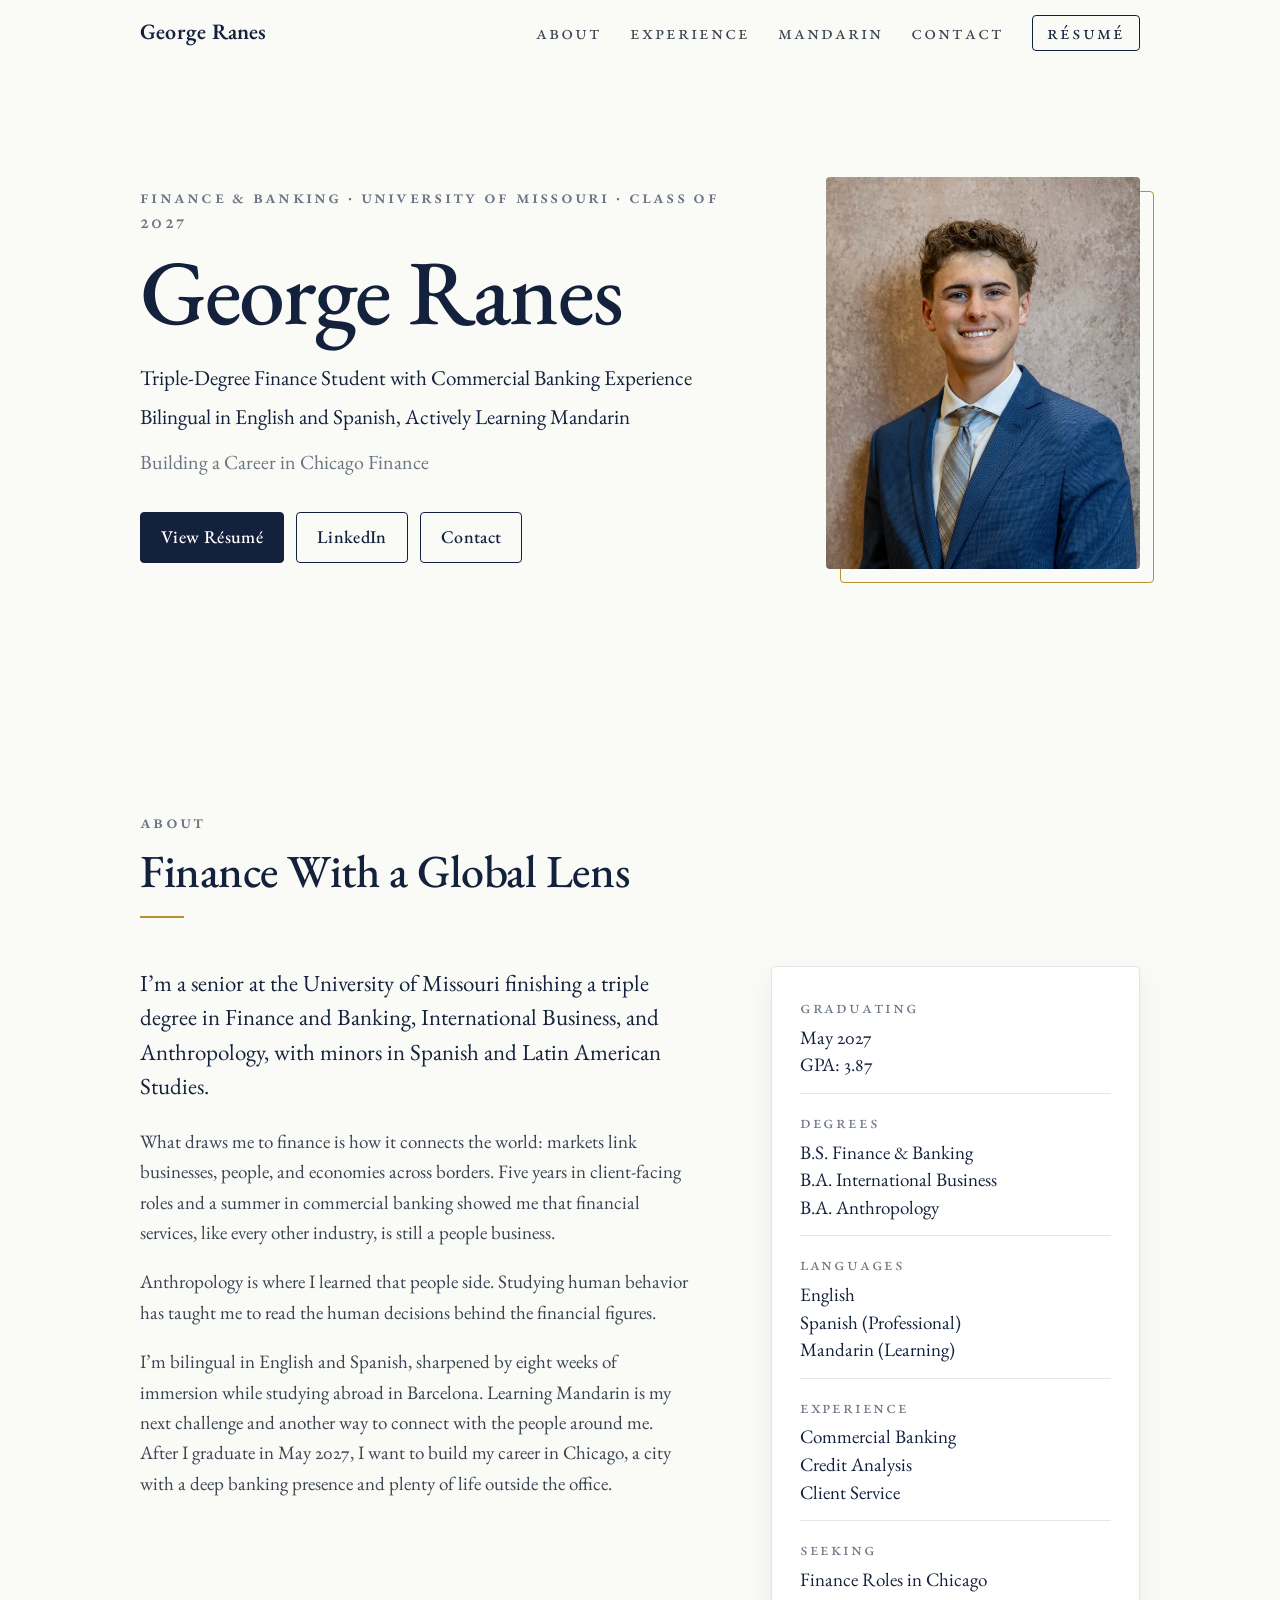
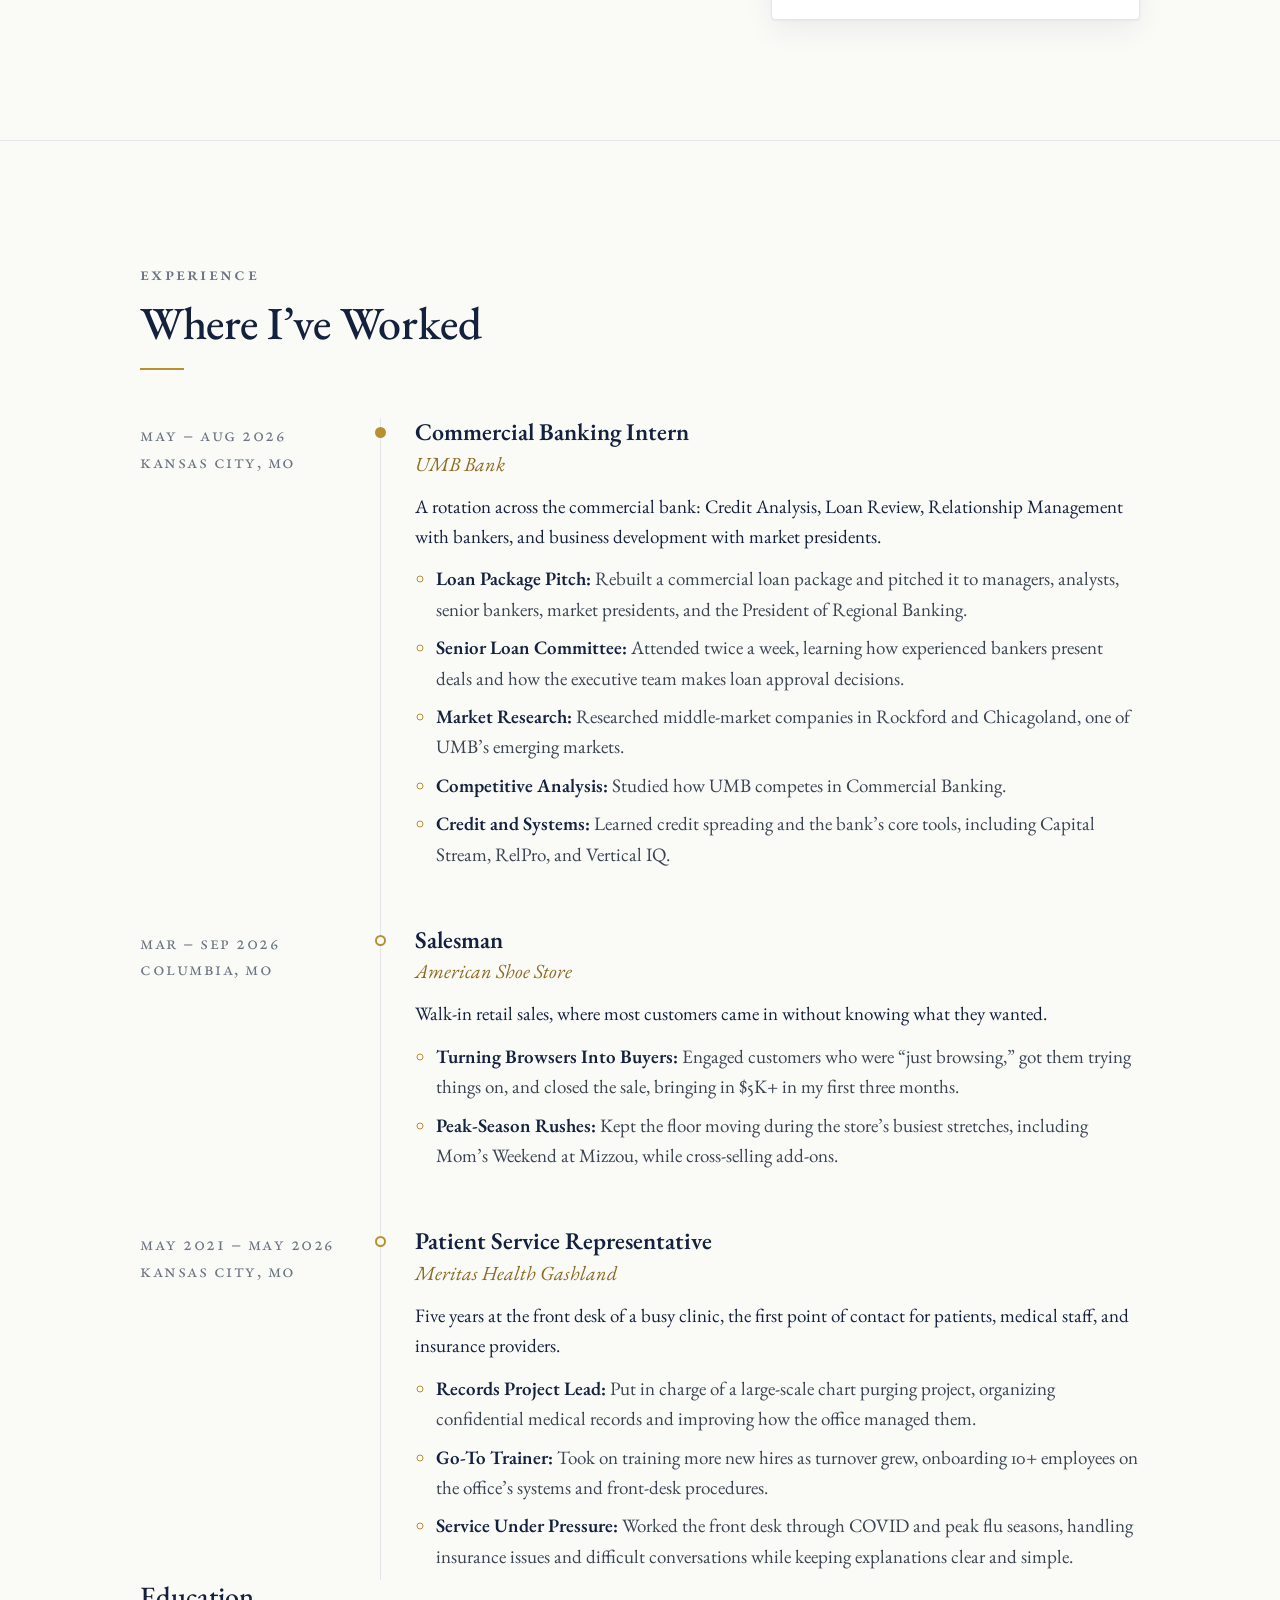
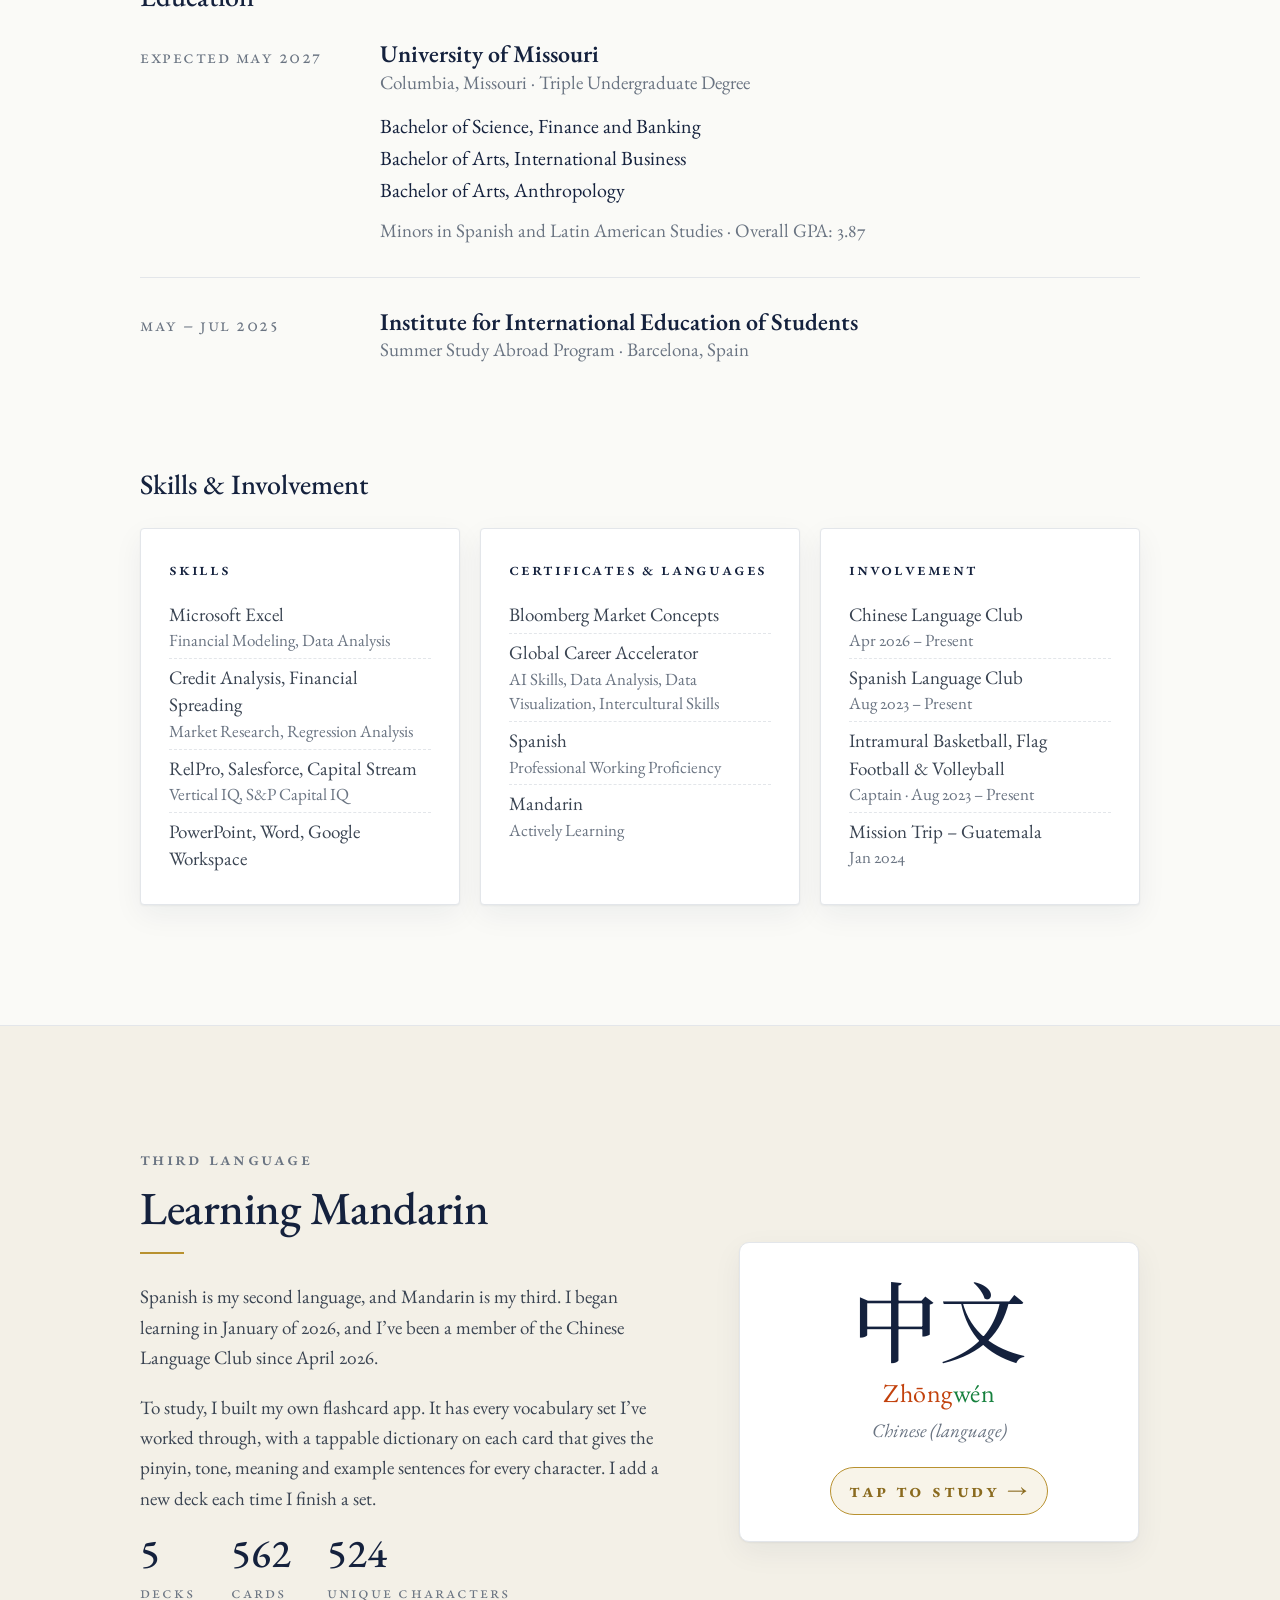
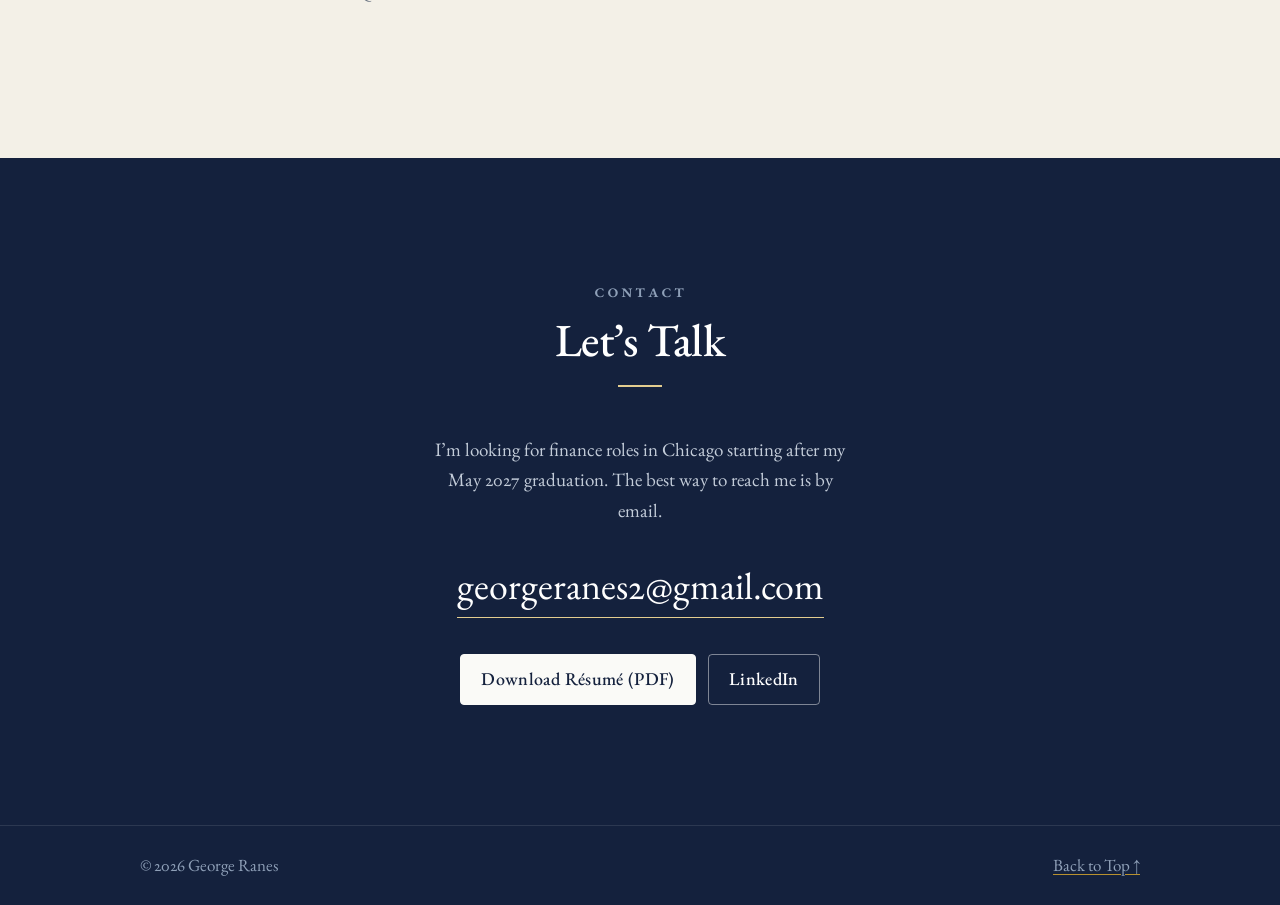
==== index.html @ 0dabce36 "Land on the linked section (e.g. #mandarin) after fonts load Co-Authored-By: Claude Opus 5.5 <norepl" ====
<!doctype html>
<html lang="en">
<head>
  <meta charset="utf-8">
  <meta name="viewport" content="width=device-width, initial-scale=1">
  <title>George Ranes · Finance &amp; Banking</title>
  <meta name="description" content="George Ranes — University of Missouri Finance and Banking senior, former UMB Bank commercial banking intern, bilingual in English and Spanish and learning Mandarin. Seeking finance roles in Chicago.">
  <meta property="og:title" content="George Ranes · Finance & Banking">
  <meta property="og:description" content="Triple-degree finance student with commercial banking experience. Bilingual in English and Spanish, actively learning Mandarin.">
  <meta property="og:type" content="website">
  <link rel="icon" href="assets/favicon.svg" type="image/svg+xml">

  <link rel="preconnect" href="https://fonts.googleapis.com">
  <link rel="preconnect" href="https://fonts.gstatic.com" crossorigin>
  <!-- EB Garamond for everything; Noto Serif SC loads only the two characters on the sample flashcard. -->
  <link rel="stylesheet" href="https://fonts.googleapis.com/css2?family=EB+Garamond:ital,wght@0,400;0,500;0,600;1,400&display=swap">
  <link rel="stylesheet" href="https://fonts.googleapis.com/css2?family=Noto+Serif+SC:wght@500&text=%E4%B8%AD%E6%96%87&display=swap">
  <!-- The ?v= number makes browsers fetch fresh files; bump it whenever style.css or main.js changes. -->
  <link rel="stylesheet" href="css/style.css?v=10">
  <script>document.documentElement.classList.add("js");</script>
</head>
<body>
<a class="skip" href="#main">Skip to content</a>

<header class="site-header" id="top">
  <div class="wrap">
    <a class="brand" href="#home">George Ranes</a>
    <button class="nav-toggle" type="button" aria-expanded="false" aria-controls="nav">Menu</button>
    <nav class="nav" id="nav" aria-label="Sections">
      <ul>
        <li><a href="#about">About</a></li>
        <li><a href="#experience">Experience</a></li>
        <li><a href="#mandarin">Mandarin</a></li>
        <li><a href="#contact">Contact</a></li>
        <li class="nav-cta"><a href="assets/resume.pdf" target="_blank" rel="noopener" data-resume-viewer>Résumé</a></li>
      </ul>
    </nav>
  </div>
</header>

<main id="main">

  <!-- ================================================================
       HOME / HERO
       ================================================================ -->
  <section class="hero" id="home">
    <div class="wrap">
      <div>
        <p class="eyebrow">Finance &amp; Banking · University of Missouri · Class of 2027</p>
        <h1>George Ranes</h1>
        <!-- EDIT: positioning line -->
        <p class="tagline">
          <!-- On narrow screens a line may only break between the <span class="phrase"> pieces. -->
          <span class="line"><span class="phrase">Triple-Degree Finance Student</span> <span class="phrase">with Commercial Banking Experience</span></span>
          <span class="line"><span class="phrase">Bilingual in English and Spanish,</span> <span class="phrase">Actively Learning Mandarin</span></span>
        </p>
        <p class="sub">Building a Career in Chicago Finance</p>
        <div class="btn-row">
          <a class="btn btn-primary" href="assets/resume.pdf" target="_blank" rel="noopener" data-resume-viewer>View Résumé</a>
          <a class="btn btn-ghost" href="https://www.linkedin.com/in/georgeranes" target="_blank" rel="noopener">LinkedIn</a>
          <a class="btn btn-ghost" href="#contact">Contact</a>
        </div>
      </div>
      <figure class="portrait">
        <!-- EDIT: to change the photo, replace assets/headshot.jpg (portrait, roughly 4:5) -->
        <img src="assets/headshot.jpg" alt="Portrait of George Ranes" width="1206" height="1495">
      </figure>
    </div>
  </section>

  <!-- ================================================================
       ABOUT
       ================================================================ -->
  <section class="section" id="about">
    <div class="wrap">
      <div class="section-head reveal">
        <p class="eyebrow">About</p>
        <h2>Finance With a Global Lens</h2>
      </div>
      <div class="about-grid">
        <div class="reveal">
          <!-- EDIT: bio paragraphs -->
          <p class="lead">I’m a senior at the University of Missouri finishing a triple degree in Finance and Banking, International Business, and Anthropology, with minors in Spanish and Latin American Studies.</p>
          <p>What draws me to finance is how it connects the world: markets link businesses, people, and economies across borders. Five years in client-facing roles and a summer in commercial banking showed me that financial services, like every other industry, is still a people business.</p>
          <p>Anthropology is where I learned that people side. Studying human behavior has taught me to read the human decisions behind the financial figures.</p>
          <p>I’m bilingual in English and Spanish, sharpened by eight weeks of immersion while studying abroad in Barcelona. Learning Mandarin is my next challenge and another way to connect with the people around me. After I graduate in May 2027, I want to build my career in Chicago, a city with a deep banking presence and plenty of life outside the office.</p>
        </div>
        <!-- AT A GLANCE: one <dd> per row -->
        <dl class="glance reveal">
          <div><dt>Graduating</dt><dd>May 2027</dd><dd>GPA: 3.87</dd></div>
          <div><dt>Degrees</dt><dd>B.S. Finance &amp; Banking</dd><dd>B.A. International Business</dd><dd>B.A. Anthropology</dd></div>
          <div><dt>Languages</dt><dd>English</dd><dd>Spanish (Professional)</dd><dd>Mandarin (Learning)</dd></div>
          <div><dt>Experience</dt><dd>Commercial Banking</dd><dd>Credit Analysis</dd><dd>Client Service</dd></div>
          <div><dt>Seeking</dt><dd>Finance Roles in Chicago</dd></div>
        </dl>
      </div>
    </div>
  </section>

  <!-- ================================================================
       EXPERIENCE
       To add a job: copy one <li class="role"> … </li> block and edit it.
       ================================================================ -->
  <section class="section" id="experience">
    <div class="wrap">
      <div class="section-head reveal">
        <p class="eyebrow">Experience</p>
        <h2>Where I’ve Worked</h2>
      </div>

      <ol class="timeline">
        <li class="role reveal">
          <p class="when"><span>May – Aug 2026</span><span>Kansas City, MO</span></p>
          <div>
            <h3>Commercial Banking Intern</h3>
            <p class="org">UMB Bank</p>
            <p class="summary">A rotation across the commercial bank: Credit Analysis, Loan Review, Relationship Management with bankers, and business development with market presidents.</p>
            <ul>
              <li><strong>Loan Package Pitch:</strong> Rebuilt a commercial loan package and pitched it to managers, analysts, senior bankers, market presidents, and the President of Regional Banking.</li>
              <li><strong>Senior Loan Committee:</strong> Attended twice a week, learning how experienced bankers present deals and how the executive team makes loan approval decisions.</li>
              <li><strong>Market Research:</strong> Researched middle-market companies in Rockford and Chicagoland, one of UMB’s emerging markets.</li>
              <li><strong>Competitive Analysis:</strong> Studied how UMB competes in Commercial Banking.</li>
              <li><strong>Credit and Systems:</strong> Learned credit spreading and the bank’s core tools, including Capital Stream, RelPro, and Vertical IQ.</li>
            </ul>
          </div>
        </li>

        <li class="role reveal">
          <p class="when"><span>Mar – Sep 2026</span><span>Columbia, MO</span></p>
          <div>
            <h3>Salesman</h3>
            <p class="org">American Shoe Store</p>
            <p class="summary">Walk-in retail sales, where most customers came in without knowing what they wanted.</p>
            <ul>
              <li><strong>Turning Browsers Into Buyers:</strong> Engaged customers who were “just browsing,” got them trying things on, and closed the sale, bringing in $5K+ in my first three months.</li>
              <li><strong>Peak-Season Rushes:</strong> Kept the floor moving during the store’s busiest stretches, including Mom’s Weekend at Mizzou, while cross-selling add-ons.</li>
            </ul>
          </div>
        </li>

        <li class="role reveal">
          <p class="when"><span>May 2021 – May 2026</span><span>Kansas City, MO</span></p>
          <div>
            <h3>Patient Service Representative</h3>
            <p class="org">Meritas Health Gashland</p>
            <p class="summary">Five years at the front desk of a busy clinic, the first point of contact for patients, medical staff, and insurance providers.</p>
            <ul>
              <li><strong>Records Project Lead:</strong> Put in charge of a large-scale chart purging project, organizing confidential medical records and improving how the office managed them.</li>
              <li><strong>Go-To Trainer:</strong> Took on training more new hires as turnover grew, onboarding 10+ employees on the office’s systems and front-desk procedures.</li>
              <li><strong>Service Under Pressure:</strong> Worked the front desk through COVID and peak flu seasons, handling insurance issues and difficult conversations while keeping explanations clear and simple.</li>
            </ul>
          </div>
        </li>
      </ol>

      <h3 class="sub-head reveal">Education</h3>
      <div class="edu reveal">
        <p class="when">Expected May 2027</p>
        <div>
          <h3>University of Missouri</h3>
          <p class="note">Columbia, Missouri · Triple Undergraduate Degree</p>
          <ul class="degrees">
            <li>Bachelor of Science, Finance and Banking</li>
            <li>Bachelor of Arts, International Business</li>
            <li>Bachelor of Arts, Anthropology</li>
          </ul>
          <p class="note">Minors in Spanish and Latin American Studies · Overall GPA: 3.87</p>
        </div>
      </div>
      <div class="edu reveal">
        <p class="when">May – Jul 2025</p>
        <div>
          <h3>Institute for International Education of Students</h3>
          <p class="note">Summer Study Abroad Program · Barcelona, Spain</p>
        </div>
      </div>

      <h3 class="sub-head reveal">Skills &amp; Involvement</h3>
      <div class="cards">
        <div class="card reveal">
          <h4>Skills</h4>
          <ul>
            <li>Microsoft Excel <span class="meta">Financial Modeling, Data Analysis</span></li>
            <li>Credit Analysis, Financial Spreading <span class="meta">Market Research, Regression Analysis</span></li>
            <li>RelPro, Salesforce, Capital Stream <span class="meta">Vertical IQ, S&amp;P Capital IQ</span></li>
            <li>PowerPoint, Word, Google Workspace</li>
          </ul>
        </div>
        <div class="card reveal">
          <h4>Certificates &amp; Languages</h4>
          <ul>
            <li>Bloomberg Market Concepts</li>
            <li>Global Career Accelerator <span class="meta">AI Skills, Data Analysis, Data Visualization, Intercultural Skills</span></li>
            <li>Spanish <span class="meta">Professional Working Proficiency</span></li>
            <li>Mandarin <span class="meta">Actively Learning</span></li>
          </ul>
        </div>
        <div class="card reveal">
          <h4>Involvement</h4>
          <ul>
            <li>Chinese Language Club <span class="meta">Apr 2026 – Present</span></li>
            <li>Spanish Language Club <span class="meta">Aug 2023 – Present</span></li>
            <li>Intramural Basketball, Flag Football &amp; Volleyball <span class="meta">Captain · Aug 2023 – Present</span></li>
            <li>Mission Trip – Guatemala <span class="meta">Jan 2024</span></li>
          </ul>
        </div>
      </div>
    </div>
  </section>

  <!-- ================================================================
       MANDARIN
       The numbers update themselves from mandarin/data/sets.js.
       ================================================================ -->
  <section class="section" id="mandarin">
    <div class="wrap mandarin-grid">
      <div>
        <div class="section-head reveal tight">
          <p class="eyebrow">Third language</p>
          <h2>Learning Mandarin</h2>
        </div>
        <div class="reveal">
          <p>Spanish is my second language, and Mandarin is my third. I began learning in January of 2026, and I’ve been a member of the Chinese Language Club since April 2026.</p>
          <p>To study, I built my own flashcard app. It has every vocabulary set I’ve worked through, with a tappable dictionary on each card that gives the pinyin, tone, meaning and example sentences for every character. I add a new deck each time I finish a set.</p>
          <div class="stats" aria-label="Flashcard app totals">
            <div><b id="m-sets">5</b><span>Decks</span></div>
            <div><b id="m-cards">562</b><span>Cards</span></div>
            <div><b id="m-chars">524</b><span>Unique Characters</span></div>
          </div>
        </div>
      </div>
      <a class="flashcard reveal" href="mandarin/" aria-label="Open the Mandarin flashcards">
        <span class="hz" lang="zh-Hans">中文</span>
        <span class="py"><span class="t1">Zhōng</span><span class="t2">wén</span></span>
        <span class="en">Chinese (language)</span>
        <span class="hint">Tap to Study →</span>
      </a>
    </div>
  </section>

  <!-- ================================================================
       CONTACT
       ================================================================ -->
  <section class="section contact" id="contact">
    <div class="wrap">
      <div class="section-head reveal">
        <p class="eyebrow">Contact</p>
        <h2>Let’s Talk</h2>
      </div>
      <div class="reveal">
        <p class="intro">I’m looking for finance roles in Chicago starting after my May 2027 graduation. The best way to reach me is by email.</p>
        <a class="email" href="mailto:georgeranes2@gmail.com">georgeranes2@gmail.com</a>
        <div class="btn-row">
          <a class="btn btn-primary" href="assets/resume.pdf" download="George-Ranes-Resume.pdf">Download Résumé (PDF)</a>
          <a class="btn btn-ghost" href="https://www.linkedin.com/in/georgeranes" target="_blank" rel="noopener">LinkedIn</a>
        </div>
      </div>
    </div>
  </section>

</main>

<footer class="site-footer">
  <div class="wrap">
    <span>© <span id="year">2026</span> George Ranes</span>
    <a href="#home">Back to Top ↑</a>
  </div>
</footer>

<!-- Résumé viewer: opened by links marked data-resume-viewer; pages are drawn by js/main.js -->
<dialog class="resume-viewer" id="resume-viewer" data-src="assets/resume.pdf" aria-labelledby="resume-title">
  <div class="rv-bar">
    <h2 id="resume-title">Résumé</h2>
    <a class="btn btn-primary" href="assets/resume.pdf" download="George-Ranes-Resume.pdf">Download</a>
    <button class="rv-close" type="button" aria-label="Close résumé">×</button>
  </div>
  <div class="rv-pages" id="rv-pages"><p class="rv-status">Loading résumé…</p></div>
</dialog>

<script src="mandarin/data/sets.js" defer></script>
<script src="js/main.js?v=5" defer></script>
</body>
</html>
---- css/style.css ----
/* ==========================================================================
   George Ranes — site styles
   Colors, fonts and spacing are defined once here; change them in :root.
   ========================================================================== */

:root {
  --ink: #14213D;          /* headings, name, strong text */
  --text: #3A4452;         /* body copy */
  --muted: #6A7482;        /* dates, labels, captions */
  --bg: #FAFAF7;           /* page background */
  --surface: #FFFFFF;      /* cards */
  --line: #E3E6EA;         /* hairlines and borders */
  --accent: #14213D;       /* links and buttons (navy) */
  --accent-dark: #0B1428;
  --gold-dark: #8A6A1E;    /* gold that's dark enough for text on the light background */
  --gold: #B8912F;         /* small rules only; use sparingly */
  --gold-light: #E3CD8F;   /* gold on navy backgrounds */
  --tint: #F3F0E7;         /* warm band behind the Mandarin section */
  --navy-text: #C3CCD9;    /* body text on navy */
  --navy-muted: #8FA0B8;   /* labels on navy */
  --tone1: #C2410C;        /* Mandarin tone colors, from the app */
  --tone2: #15803D;

  --serif: "EB Garamond", Garamond, "Times New Roman", serif;
  --han: "Noto Serif SC", "Songti SC", "SimSun", serif;

  --wrap: 1080px;
  --gutter: clamp(16px, 5vw, 40px);
  --section: clamp(72px, 10vw, 120px);
  --radius: 4px;
  --shadow: 0 1px 2px rgba(20, 33, 61, .05), 0 10px 30px rgba(20, 33, 61, .06);
}

/* ---------- base ---------- */
*, *::before, *::after { box-sizing: border-box; }
html { scroll-behavior: smooth; scroll-padding-top: 76px; -webkit-text-size-adjust: 100%; }
body {
  margin: 0;
  background: var(--bg);
  color: var(--text);
  font-family: var(--serif);
  font-size: 19px;               /* Garamond runs small; 19px reads like 16–17px in most fonts */
  line-height: 1.6;
  font-variant-numeric: oldstyle-nums proportional-nums;
  -webkit-font-smoothing: antialiased;
}
img { max-width: 100%; display: block; }
a { color: var(--accent); text-underline-offset: 3px; text-decoration-thickness: 1px; text-decoration-color: var(--gold); }
a:hover { color: var(--accent-dark); }
:focus-visible { outline: 2px solid var(--accent); outline-offset: 3px; border-radius: 2px; }

h1, h2, h3 { color: var(--ink); font-weight: 500; line-height: 1.15; margin: 0; }
h2 { font-size: clamp(34px, 5vw, 46px); letter-spacing: -.01em; }
h3 { font-size: 24px; font-weight: 600; }
p { margin: 0 0 1em; }
ul, ol { margin: 0; padding: 0; }

.wrap { max-width: var(--wrap); margin: 0 auto; padding-inline: var(--gutter); }
.skip { position: absolute; left: -9999px; }
.skip:focus { left: 16px; top: 12px; z-index: 100; background: var(--surface); padding: 8px 14px; }

/* Small-caps label used above headings and for dates */
.eyebrow {
  font-variant-caps: all-small-caps;
  font-variant-numeric: lining-nums;
  letter-spacing: .12em;
  font-size: 19px;
  font-weight: 500;
  line-height: 1.35;
  color: var(--muted);
  margin: 0 0 10px;
}

/* ---------- header / nav ---------- */
.site-header {
  position: sticky; top: 0; z-index: 50;
  background: rgba(250, 250, 247, .92);
  backdrop-filter: saturate(160%) blur(8px);
  -webkit-backdrop-filter: saturate(160%) blur(8px);
  border-bottom: 1px solid transparent;
  transition: border-color .2s ease;
}
.site-header.scrolled { border-bottom-color: var(--line); }
.site-header .wrap { display: flex; align-items: center; justify-content: space-between; height: 64px; }
.brand { font-size: 22px; font-weight: 600; color: var(--ink); text-decoration: none; letter-spacing: .01em; }
.brand:hover { color: var(--ink); }

.nav ul { list-style: none; display: flex; gap: 28px; }
.nav a {
  color: var(--text); text-decoration: none;
  font-variant-caps: all-small-caps; letter-spacing: .1em; font-size: 20px;
  padding-block: 6px; border-bottom: 1px solid transparent;
}
.nav a:hover, .nav a[aria-current="true"] { color: var(--ink); border-bottom-color: var(--gold); }
.nav ul { align-items: center; }
.nav .nav-cta a {
  border: 1px solid var(--accent); border-radius: var(--radius); color: var(--accent);
  padding: 3px 14px 5px;
}
.nav .nav-cta a:hover { background: var(--accent); color: #fff; border-color: var(--accent); }

.nav-toggle {
  display: none; background: none; border: 1px solid var(--line); border-radius: var(--radius);
  font: inherit; font-size: 17px; color: var(--ink); padding: 4px 12px; cursor: pointer;
}

/* ---------- buttons ---------- */
.btn {
  display: inline-flex; align-items: center; gap: 8px;
  font-family: var(--serif); font-size: 18px; font-weight: 500; letter-spacing: .02em;
  padding: 10px 20px; border-radius: var(--radius);
  border: 1px solid var(--accent); text-decoration: none; cursor: pointer;
  transition: background .15s ease, color .15s ease, border-color .15s ease;
}
.btn-primary { background: var(--accent); color: #fff; }
.btn-primary:hover { background: var(--accent-dark); border-color: var(--accent-dark); color: #fff; }
.btn-ghost { background: transparent; color: var(--accent); }
.btn-ghost:hover { background: var(--accent); color: #fff; }
.btn-row { display: flex; flex-wrap: wrap; gap: 12px; }

/* ---------- sections ---------- */
.section { padding-block: var(--section); }
.section + .section { border-top: 1px solid var(--line); }
.section-head { margin-bottom: 48px; }
.section-head.tight { margin-bottom: 28px; }
.section-head h2::after {
  content: ""; display: block; width: 44px; height: 2px; background: var(--gold); margin-top: 18px;
}

/* ---------- hero ---------- */
.hero { padding-block: clamp(56px, 9vw, 112px) var(--section); }
.hero .wrap { display: grid; grid-template-columns: 1.9fr 1fr; gap: clamp(40px, 7vw, 96px); align-items: center; }
.hero h1 { font-size: clamp(54px, 9vw, 92px); font-weight: 500; letter-spacing: -.02em; line-height: 1; margin-bottom: 26px; }
.tagline { font-size: clamp(19px, 1.65vw, 22px); line-height: 1.4; color: var(--ink); margin-bottom: 14px; }
.tagline .line { display: block; }        /* each sentence starts on its own row */
.tagline .line + .line { margin-top: 10px; }
.tagline .phrase { white-space: nowrap; } /* wrap only between phrases, never mid-phrase */
.tagline em { font-style: italic; }
.hero .sub { color: var(--muted); font-size: 20px; margin-bottom: 34px; max-width: 42ch; }

.portrait { margin: 0; position: relative; max-width: 340px; justify-self: end; width: 100%; }
.portrait::before {                       /* offset gold frame */
  content: ""; position: absolute; inset: 14px -14px -14px 14px;
  border: 1px solid var(--gold); border-radius: var(--radius); z-index: -1;
}
.portrait img { width: 100%; height: auto; aspect-ratio: 4 / 5; object-fit: cover; border-radius: var(--radius); background: #E9ECF0; }

/* ---------- about ---------- */
.about-grid { display: grid; grid-template-columns: 1.5fr 1fr; gap: clamp(40px, 6vw, 80px); align-items: start; }
.about-grid .lead { font-size: 23px; color: var(--ink); line-height: 1.5; }

/* "At a glance" card: each <dd> is its own row */
.glance {
  background: var(--surface); border: 1px solid var(--line); border-radius: var(--radius);
  padding: 26px 28px; box-shadow: var(--shadow); margin: 0;
}
.glance div { padding-block: 14px; border-bottom: 1px solid var(--line); }
.glance div:first-child { padding-top: 0; }
.glance div:last-child { border-bottom: 0; padding-bottom: 0; }
.glance dt { font-variant-caps: all-small-caps; letter-spacing: .1em; color: var(--muted); font-size: 18px; margin-bottom: 2px; }
.glance dd { margin: 0; color: var(--ink); font-size: 19px; line-height: 1.45; }

/* ---------- experience timeline ---------- */
.sub-head { font-size: 28px; font-weight: 500; margin: 72px 0 28px; }
.sub-head:first-of-type { margin-top: 0; }

.timeline { list-style: none; }
.role { display: grid; grid-template-columns: 200px 1fr; gap: 12px 40px; }
.role > div {                             /* vertical timeline rule with a marker per role */
  position: relative; border-left: 1px solid var(--line);
  padding: 0 0 48px 34px;
}
.role:last-child > div { padding-bottom: 0; }
.role > div::before {
  content: ""; position: absolute; left: -6px; top: 9px;
  width: 11px; height: 11px; border-radius: 50%;
  background: var(--bg); border: 2px solid var(--gold);
}
.role:first-child > div::before { background: var(--gold); }
.role .when, .edu .when { margin: 0; font-variant-caps: all-small-caps; font-variant-numeric: lining-nums; letter-spacing: .08em; color: var(--muted); font-size: 19px; line-height: 1.4; padding-top: 4px; }
.role .when span { display: block; }
.role h3 { margin-bottom: 2px; }
.role .org { color: var(--gold-dark); font-size: 20px; font-style: italic; margin-bottom: 12px; }
.role .org .place { color: var(--muted); font-style: normal; }
.role .summary { color: var(--ink); margin-bottom: 12px; }
.role ul { padding-left: 1.1em; }
.role li { margin-bottom: 8px; }
.role li strong { color: var(--ink); font-weight: 600; }
.role li::marker { color: var(--gold); }

.cards { display: grid; grid-template-columns: repeat(auto-fit, minmax(280px, 1fr)); gap: 20px; }
.card {
  background: var(--surface); border: 1px solid var(--line); border-radius: var(--radius);
  padding: 26px 28px; box-shadow: var(--shadow);
}
.card h4 { margin: 0 0 12px; color: var(--ink); font-size: 18px; font-weight: 500; font-variant-caps: all-small-caps; letter-spacing: .1em; }
.card ul { list-style: none; }
.card li { padding-block: 5px; line-height: 1.45; }
.card li + li { border-top: 1px dashed var(--line); }
.card .meta { display: block; color: var(--muted); font-size: 17px; }

.edu { display: grid; grid-template-columns: 200px 1fr; gap: 12px 40px; padding-block: 30px; border-top: 1px solid var(--line); }
.sub-head + .edu { border-top: 0; padding-top: 0; }
.edu .degrees { list-style: none; margin-bottom: 10px; }
.edu .degrees li { color: var(--ink); font-size: 20px; }
.edu .note { color: var(--muted); margin: 0; }
.edu .note + .degrees { margin-top: 12px; }

/* ---------- mandarin ---------- */
#mandarin { background: var(--tint); }
.mandarin-grid { display: grid; grid-template-columns: 1.3fr 1fr; gap: clamp(40px, 6vw, 80px); align-items: center; }
.stats { display: flex; gap: 36px; margin: 8px 0 32px; flex-wrap: wrap; }
.stats div { display: flex; flex-direction: column; }
.stats b { font-size: 40px; font-weight: 500; color: var(--ink); line-height: 1; font-variant-numeric: lining-nums tabular-nums; }
.stats span { font-variant-caps: all-small-caps; letter-spacing: .12em; color: var(--muted); font-size: 17px; margin-top: 6px; }

.flashcard {
  background: var(--surface); border: 1px solid var(--line); border-radius: 10px; box-shadow: var(--shadow);
  aspect-ratio: 4 / 3; display: flex; flex-direction: column; align-items: center; justify-content: center;
  text-align: center; padding: 24px; text-decoration: none; max-width: 400px; justify-self: center; width: 100%;
  transition: transform .2s ease, box-shadow .2s ease;
}
.flashcard:hover { transform: translateY(-3px); box-shadow: 0 2px 4px rgba(20,33,61,.06), 0 18px 40px rgba(20,33,61,.10); }
.flashcard .hz { font-family: var(--han); font-size: clamp(64px, 9vw, 88px); line-height: 1.1; color: var(--ink); font-weight: 500; }
.flashcard .py { font-size: 26px; margin-top: 6px; letter-spacing: .02em; }
.flashcard .en { color: var(--muted); font-style: italic; margin-top: 2px; }
.flashcard .hint {                        /* the card's call to action: a gold pill */
  margin-top: 20px; padding: 6px 18px 8px; border: 1.5px solid var(--gold); border-radius: 999px;
  background: rgba(184, 145, 47, .10); color: var(--gold-dark);
  font-variant-caps: all-small-caps; letter-spacing: .12em; font-size: 20px; font-weight: 600;
  transition: background .2s ease, color .2s ease;
}
.flashcard:hover .hint, .flashcard:focus-visible .hint { background: var(--gold); border-color: var(--gold); color: #fff; }
.t1 { color: var(--tone1); }
.t2 { color: var(--tone2); }

/* ---------- contact (navy band) ---------- */
.contact { text-align: center; background: var(--ink); color: var(--navy-text); }
.section + .section.contact { border-top: 0; }
.contact h2 { color: #fff; }
.contact .eyebrow { color: var(--navy-muted); }
.contact .section-head h2::after { margin-inline: auto; background: var(--gold-light); }
.contact p.intro { max-width: 46ch; margin: 0 auto 30px; }
.email {
  display: inline-block; font-size: clamp(26px, 4vw, 38px); color: #fff; text-decoration: none;
  border-bottom: 1px solid var(--gold-light); margin-bottom: 36px; word-break: break-word;
}
.email:hover { color: var(--gold-light); }
.contact .btn-row { justify-content: center; }
.contact .btn-primary { background: #FAFAF7; border-color: #FAFAF7; color: var(--ink); }
.contact .btn-primary:hover { background: var(--gold-light); border-color: var(--gold-light); color: var(--ink); }
.contact .btn-ghost { color: #fff; border-color: rgba(255, 255, 255, .45); }
.contact .btn-ghost:hover { background: #fff; border-color: #fff; color: var(--ink); }
.contact :focus-visible { outline-color: var(--gold-light); }

/* ---------- footer ---------- */
.site-footer {
  background: var(--ink); border-top: 1px solid rgba(255, 255, 255, .1);
  padding-block: 26px; color: var(--navy-muted); font-size: 17px;
}
.site-footer .wrap { display: flex; justify-content: space-between; gap: 12px; flex-wrap: wrap; }
.site-footer a { color: var(--navy-muted); }
.site-footer a:hover { color: #fff; }

/* ---------- résumé viewer ---------- */
.resume-viewer {
  width: min(960px, calc(100vw - 32px)); height: min(92vh, 1240px);
  max-width: none; max-height: none; padding: 0; border: 0; border-radius: 8px;
  background: var(--bg); color: var(--text); box-shadow: 0 24px 80px rgba(10, 18, 36, .35);
  overflow: hidden;
}
.resume-viewer[open] { display: flex; flex-direction: column; }
.resume-viewer::backdrop { background: rgba(14, 24, 48, .62); }
.rv-bar {
  display: flex; align-items: center; gap: 12px; padding: 12px 16px;
  background: var(--surface); border-bottom: 1px solid var(--line);
}
.rv-bar h2 { font-size: 24px; margin-right: auto; }
.rv-bar .btn { padding: 6px 16px 8px; font-size: 17px; }
.rv-close {
  width: 40px; height: 40px; border: 1px solid var(--line); border-radius: var(--radius);
  background: none; color: var(--ink); font: inherit; font-size: 26px; line-height: 1; cursor: pointer;
}
.rv-close:hover { border-color: var(--ink); }
.rv-pages {
  flex: 1; overflow: auto; padding: 20px; background: #E6E9EE;
  display: flex; flex-direction: column; align-items: center; gap: 20px;
}
.rv-pages canvas { display: block; max-width: 100%; height: auto; background: #fff; box-shadow: var(--shadow); }
.rv-status { margin: auto; color: var(--muted); text-align: center; }
body.rv-open { overflow: hidden; }       /* keep the page behind from scrolling */

/* ---------- reveal on scroll (skipped when reduced motion is on) ---------- */
@media (prefers-reduced-motion: no-preference) {
  .js .reveal { opacity: 0; transform: translateY(14px); transition: opacity .6s ease, transform .6s ease; }
  .js .reveal.visible { opacity: 1; transform: none; }
}
@media (prefers-reduced-motion: reduce) {
  html { scroll-behavior: auto; }
}

/* ---------- tablet & phone ---------- */
@media (max-width: 860px) {
  .hero .wrap, .about-grid, .mandarin-grid { grid-template-columns: 1fr; }
  .portrait { justify-self: start; max-width: 300px; order: -1; }
  .role, .edu { grid-template-columns: 1fr; gap: 6px; }
  .role .when span { display: inline; }
  .role .when span + span::before { content: " · "; }
}

@media (max-width: 720px) {
  body { font-size: 18px; }
  .nav-toggle { display: block; }
  .nav {
    position: absolute; top: 64px; left: 0; right: 0;
    background: var(--bg); border-bottom: 1px solid var(--line);
    display: none;
  }
  .nav.open { display: block; }
  .nav ul { flex-direction: column; align-items: stretch; gap: 0; padding: 8px var(--gutter) 16px; }
  .nav a { display: block; padding-block: 10px; border-bottom: 1px solid var(--line); }
  .nav li:last-child a { border-bottom: 0; }
  /* Hero buttons on phones: View Résumé full width, then Contact and LinkedIn side by side */
  .hero .btn-row { display: grid; grid-template-columns: 1fr 1fr; gap: 12px; }
  .hero .btn-row .btn { justify-content: center; }
  .hero .btn-row .btn-primary { grid-column: 1 / -1; font-size: 20px; padding: 14px 20px; }
  .hero .btn-row a[href="#contact"] { order: 1; }
  .hero .btn-row a[href*="linkedin"] { order: 2; }
  .resume-viewer { width: 100vw; height: 100dvh; border-radius: 0; }
  .rv-pages { padding: 12px; gap: 12px; }
  .nav .nav-cta a { border: 0; padding: 10px 0; }
  .nav .nav-cta a:hover { background: none; color: var(--ink); }
  .hero { padding-top: 40px; }
  .portrait { max-width: 168px; }
  .portrait::before { inset: 8px -8px -8px 8px; }
  .stats { gap: 28px; }
}

/* ---------- print: a clean one-column page ---------- */
@media print {
  .site-header, .nav-toggle, .btn-row, .flashcard, .portrait, .skip { display: none !important; }
  body { background: #fff; font-size: 12pt; }
  .section { padding-block: 18pt; }
  .card, .glance { box-shadow: none; }
  .contact, .site-footer, #mandarin { background: none; color: var(--text); }
  .contact h2, .email { color: var(--ink); }
  .js .reveal { opacity: 1 !important; transform: none !important; }
}
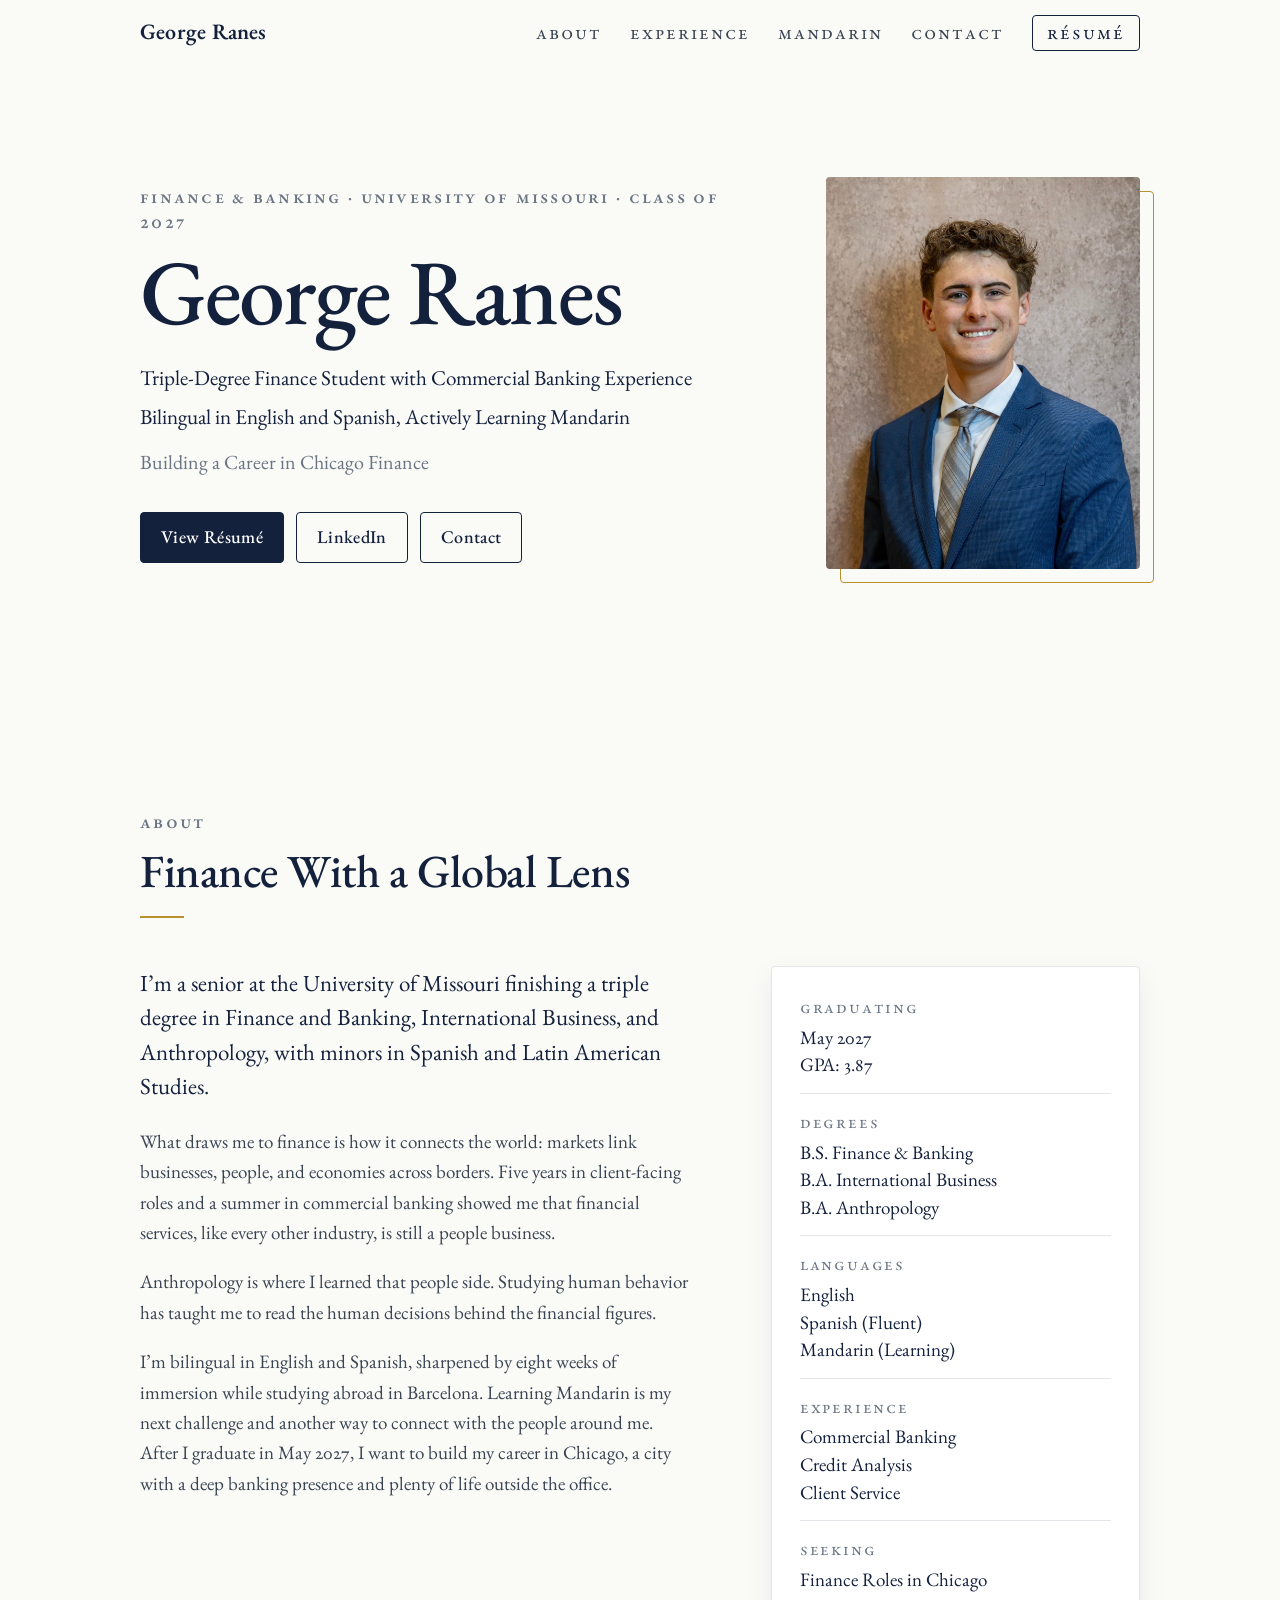
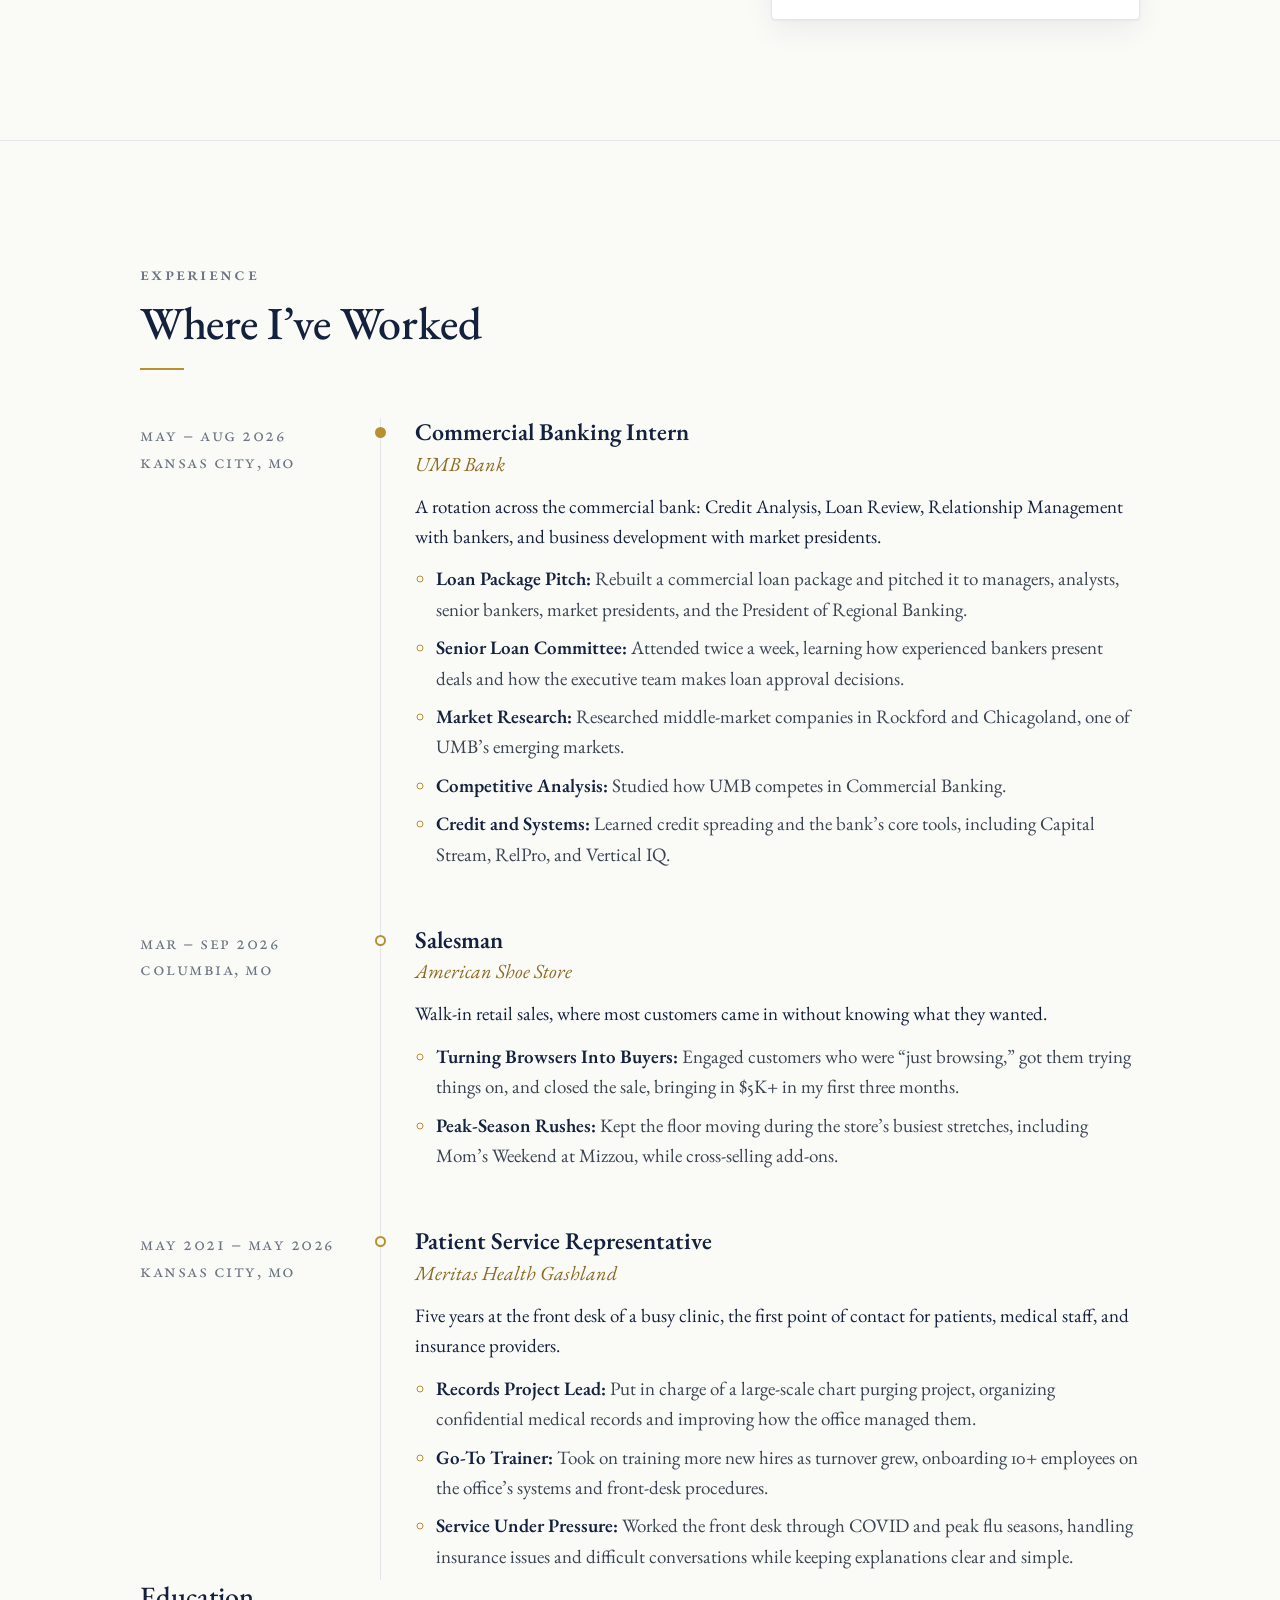
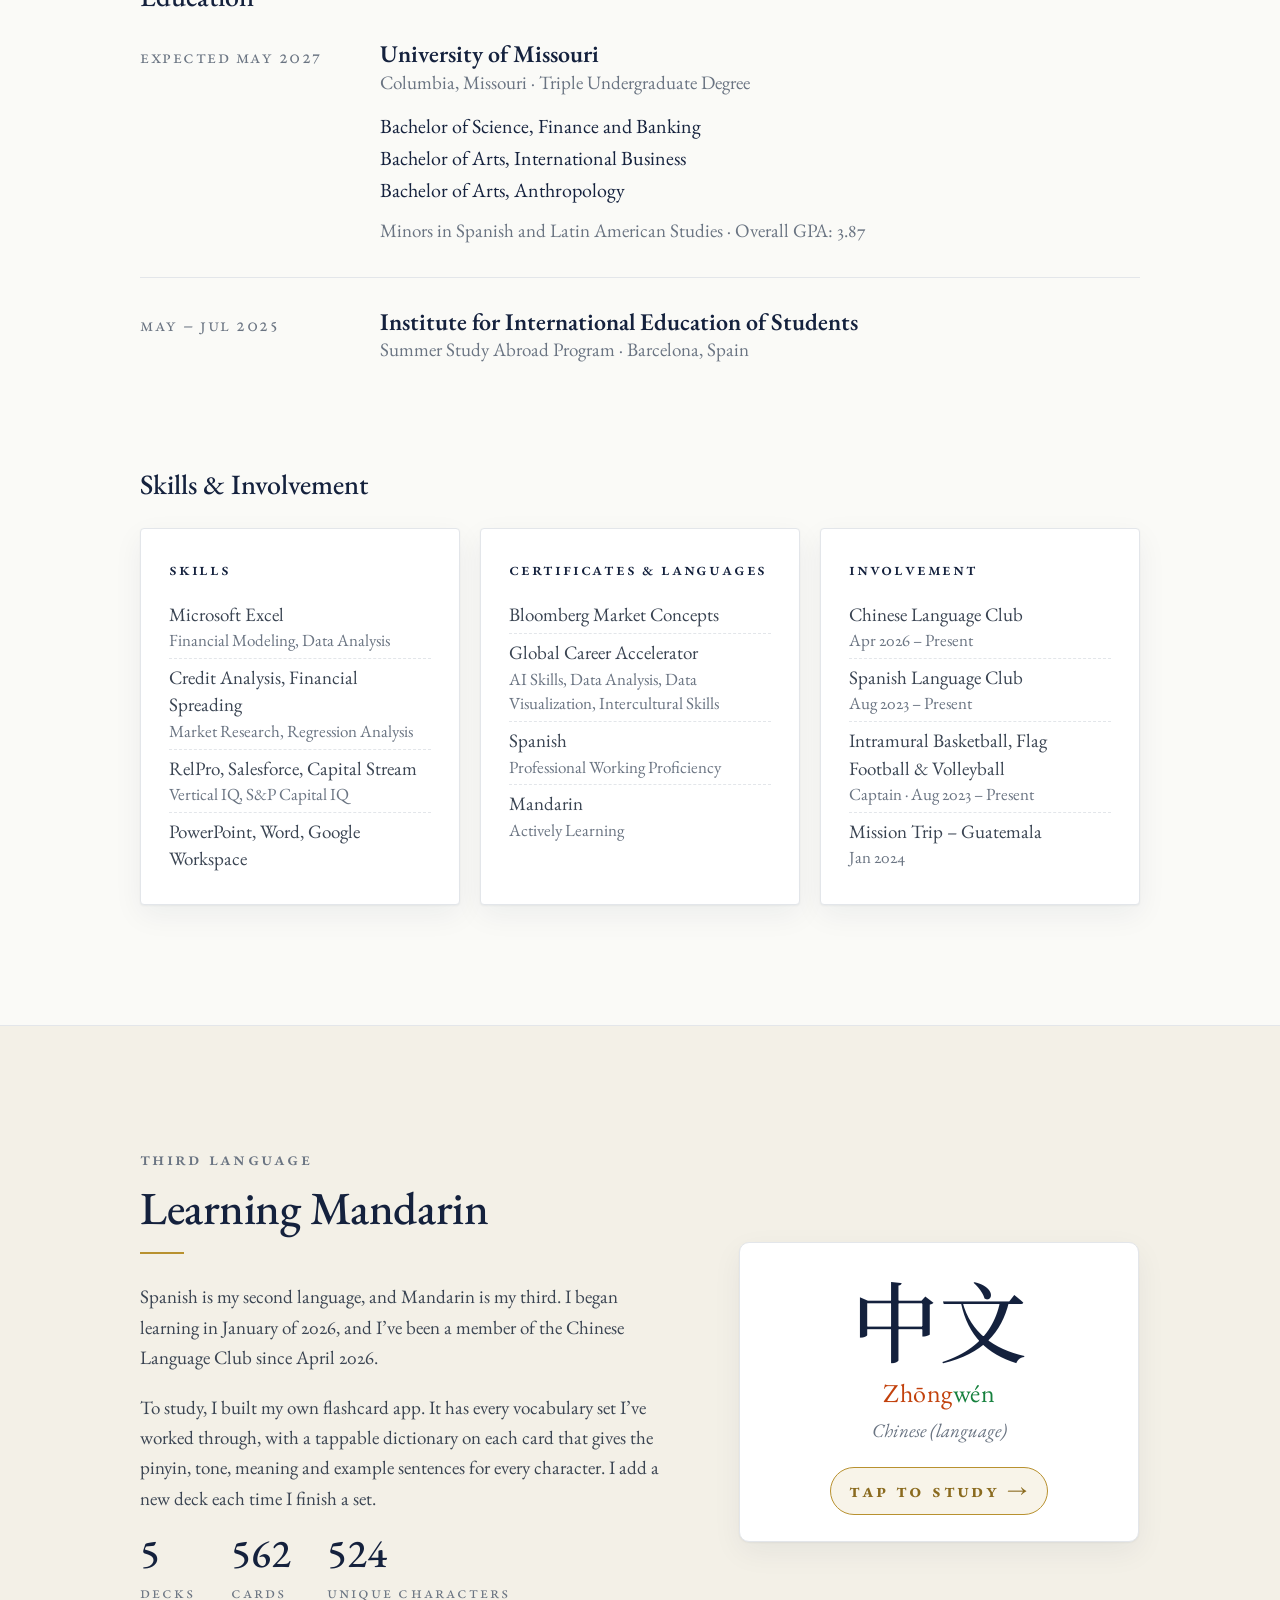
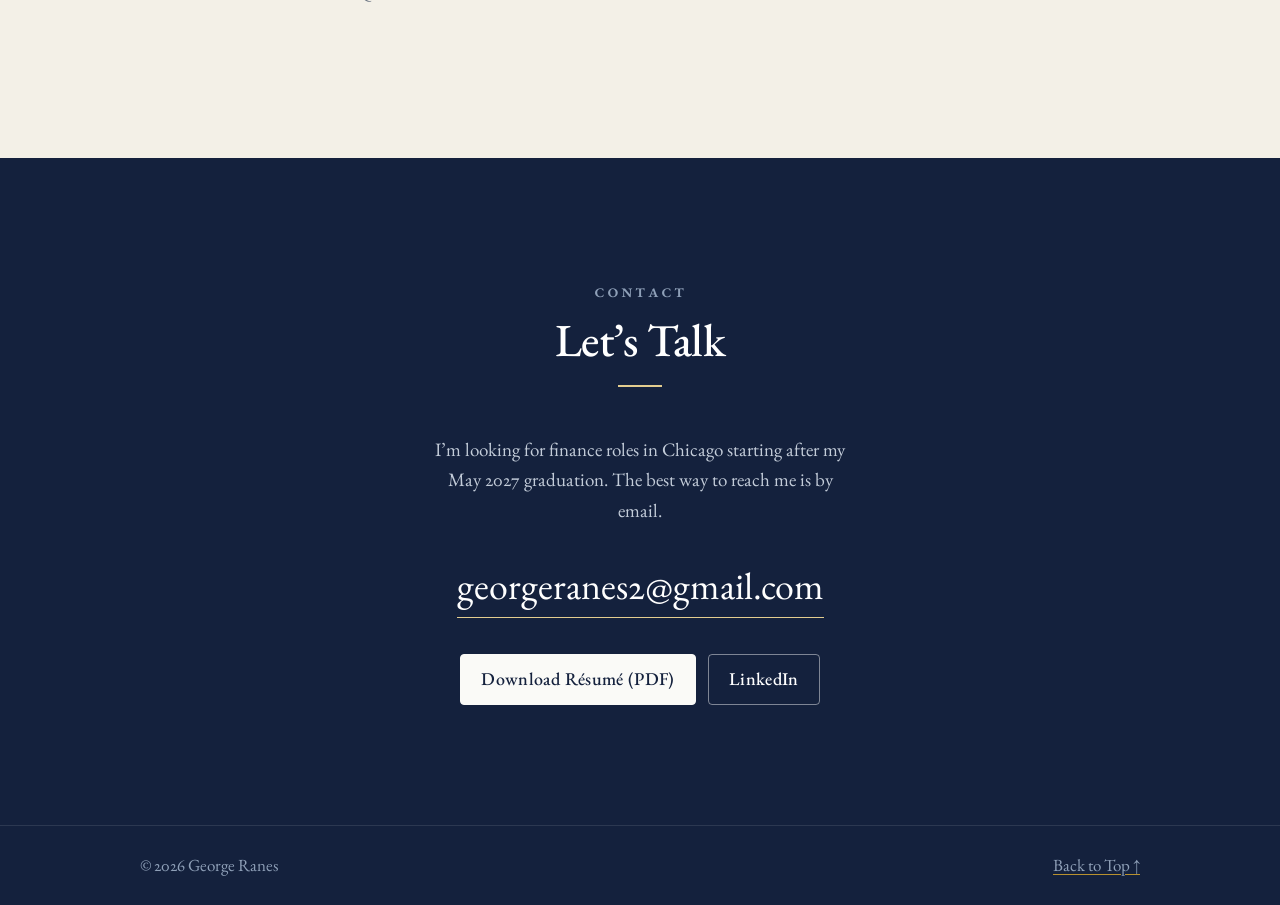
==== commit ae830326: "About: Spanish (Fluent) Co-Authored-By: Claude Opus 5.5 <noreply@anthropic.com>" ====
--- a/index.html
+++ b/index.html
@@ -89,7 +89,7 @@
         <dl class="glance reveal">
           <div><dt>Graduating</dt><dd>May 2027</dd><dd>GPA: 3.87</dd></div>
           <div><dt>Degrees</dt><dd>B.S. Finance &amp; Banking</dd><dd>B.A. International Business</dd><dd>B.A. Anthropology</dd></div>
-          <div><dt>Languages</dt><dd>English</dd><dd>Spanish (Professional)</dd><dd>Mandarin (Learning)</dd></div>
+          <div><dt>Languages</dt><dd>English</dd><dd>Spanish (Fluent)</dd><dd>Mandarin (Learning)</dd></div>
           <div><dt>Experience</dt><dd>Commercial Banking</dd><dd>Credit Analysis</dd><dd>Client Service</dd></div>
           <div><dt>Seeking</dt><dd>Finance Roles in Chicago</dd></div>
         </dl>
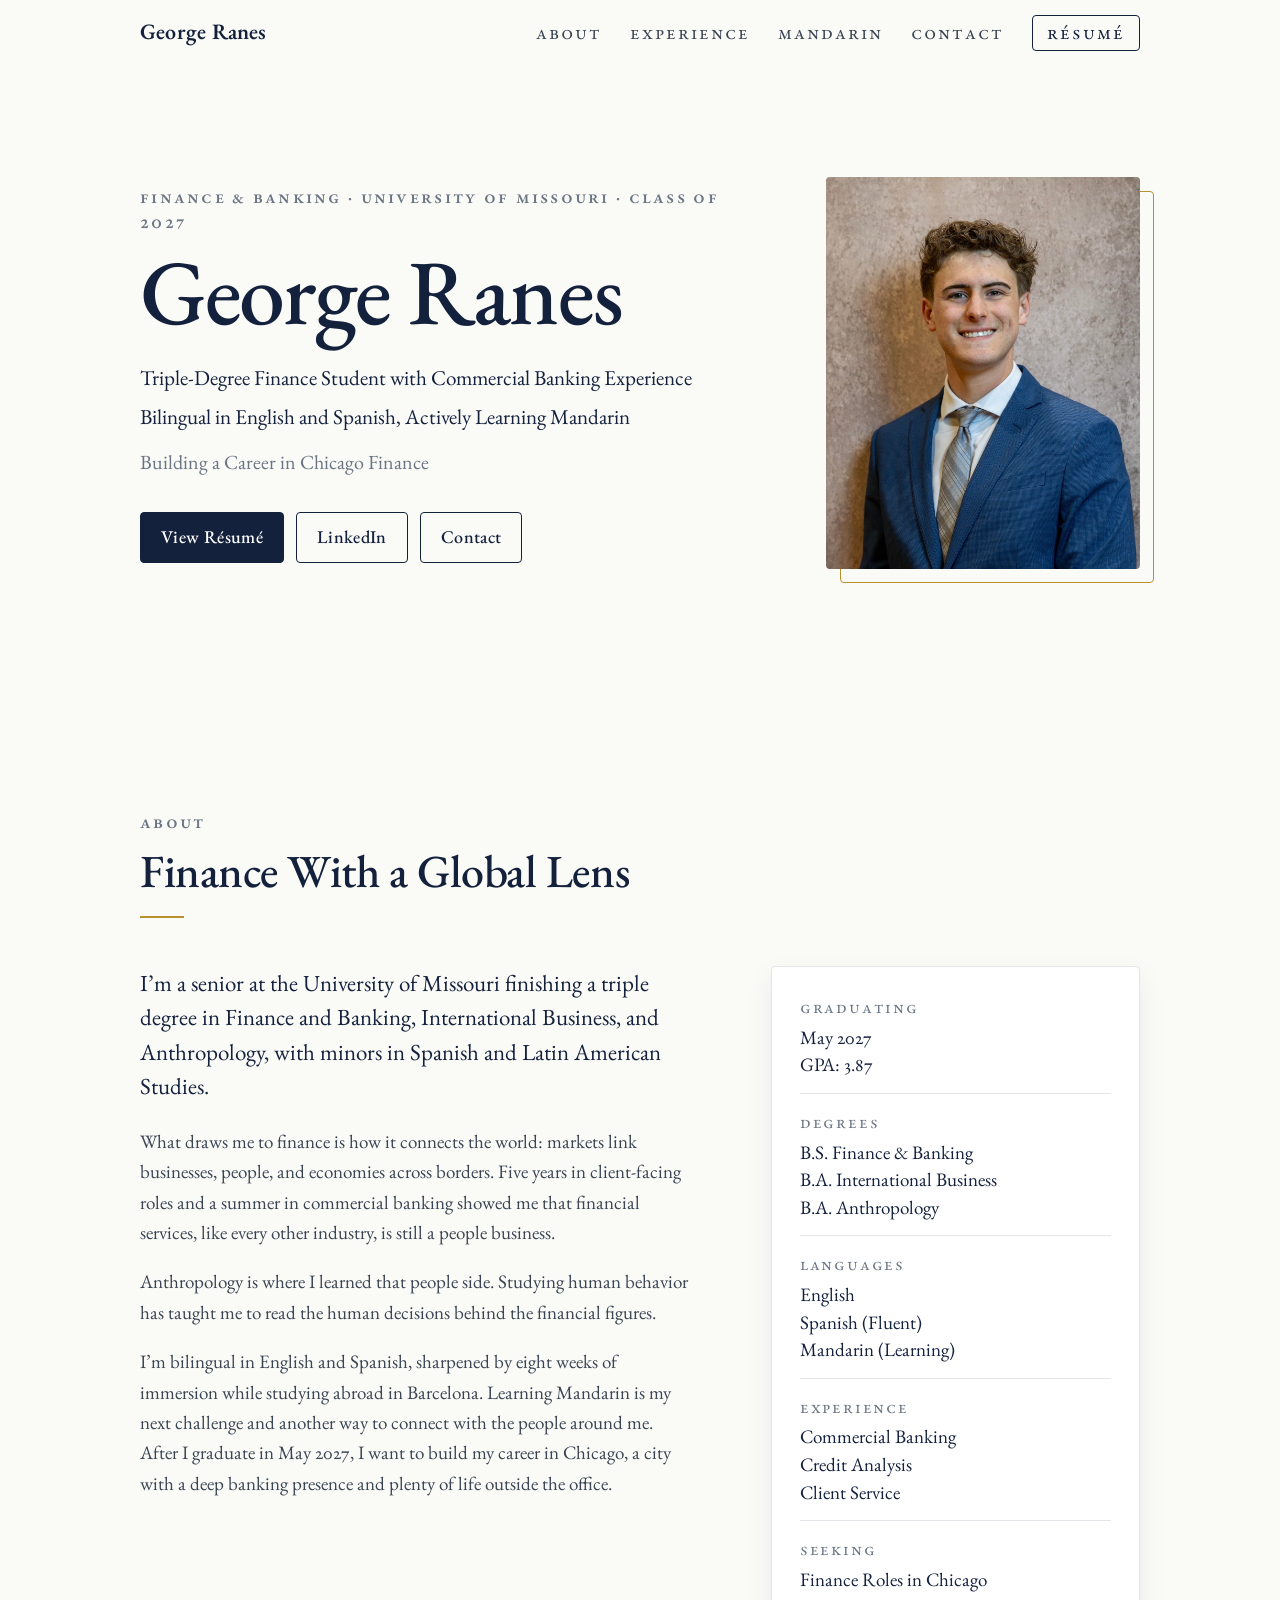
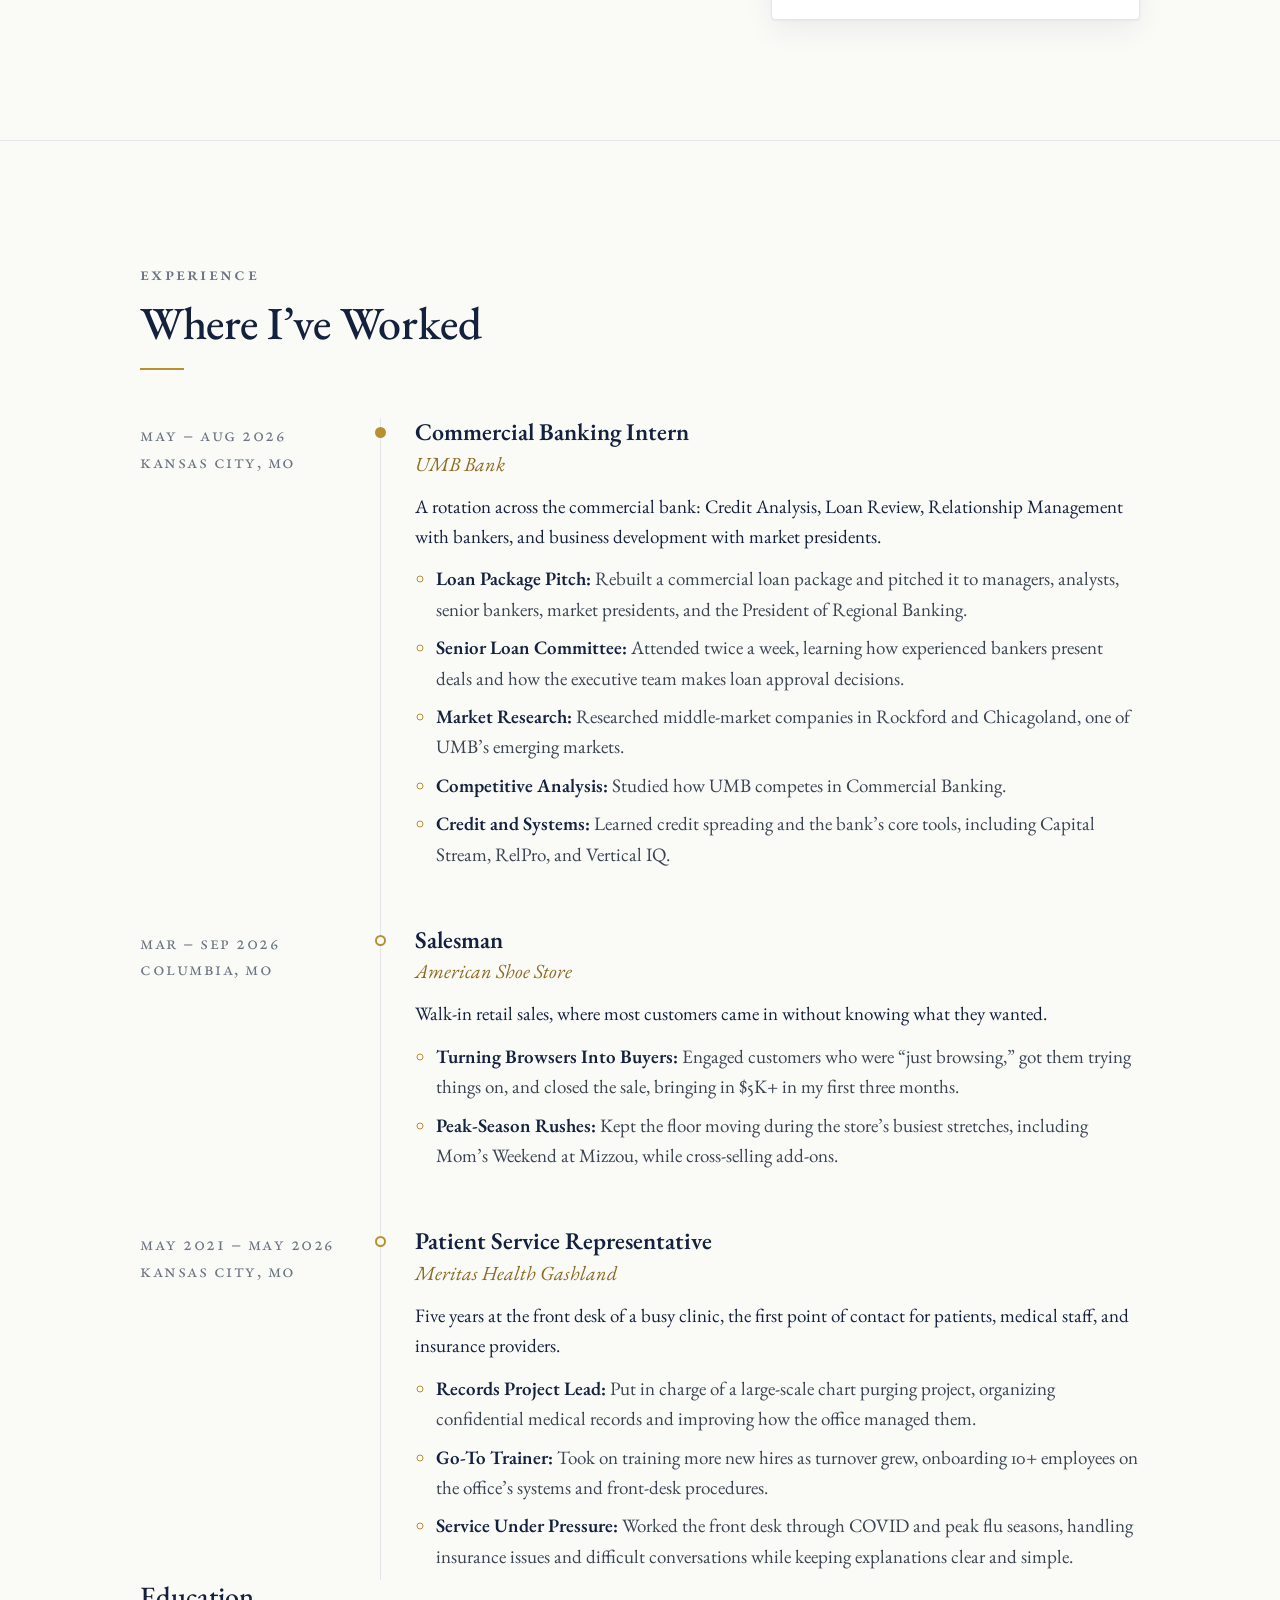
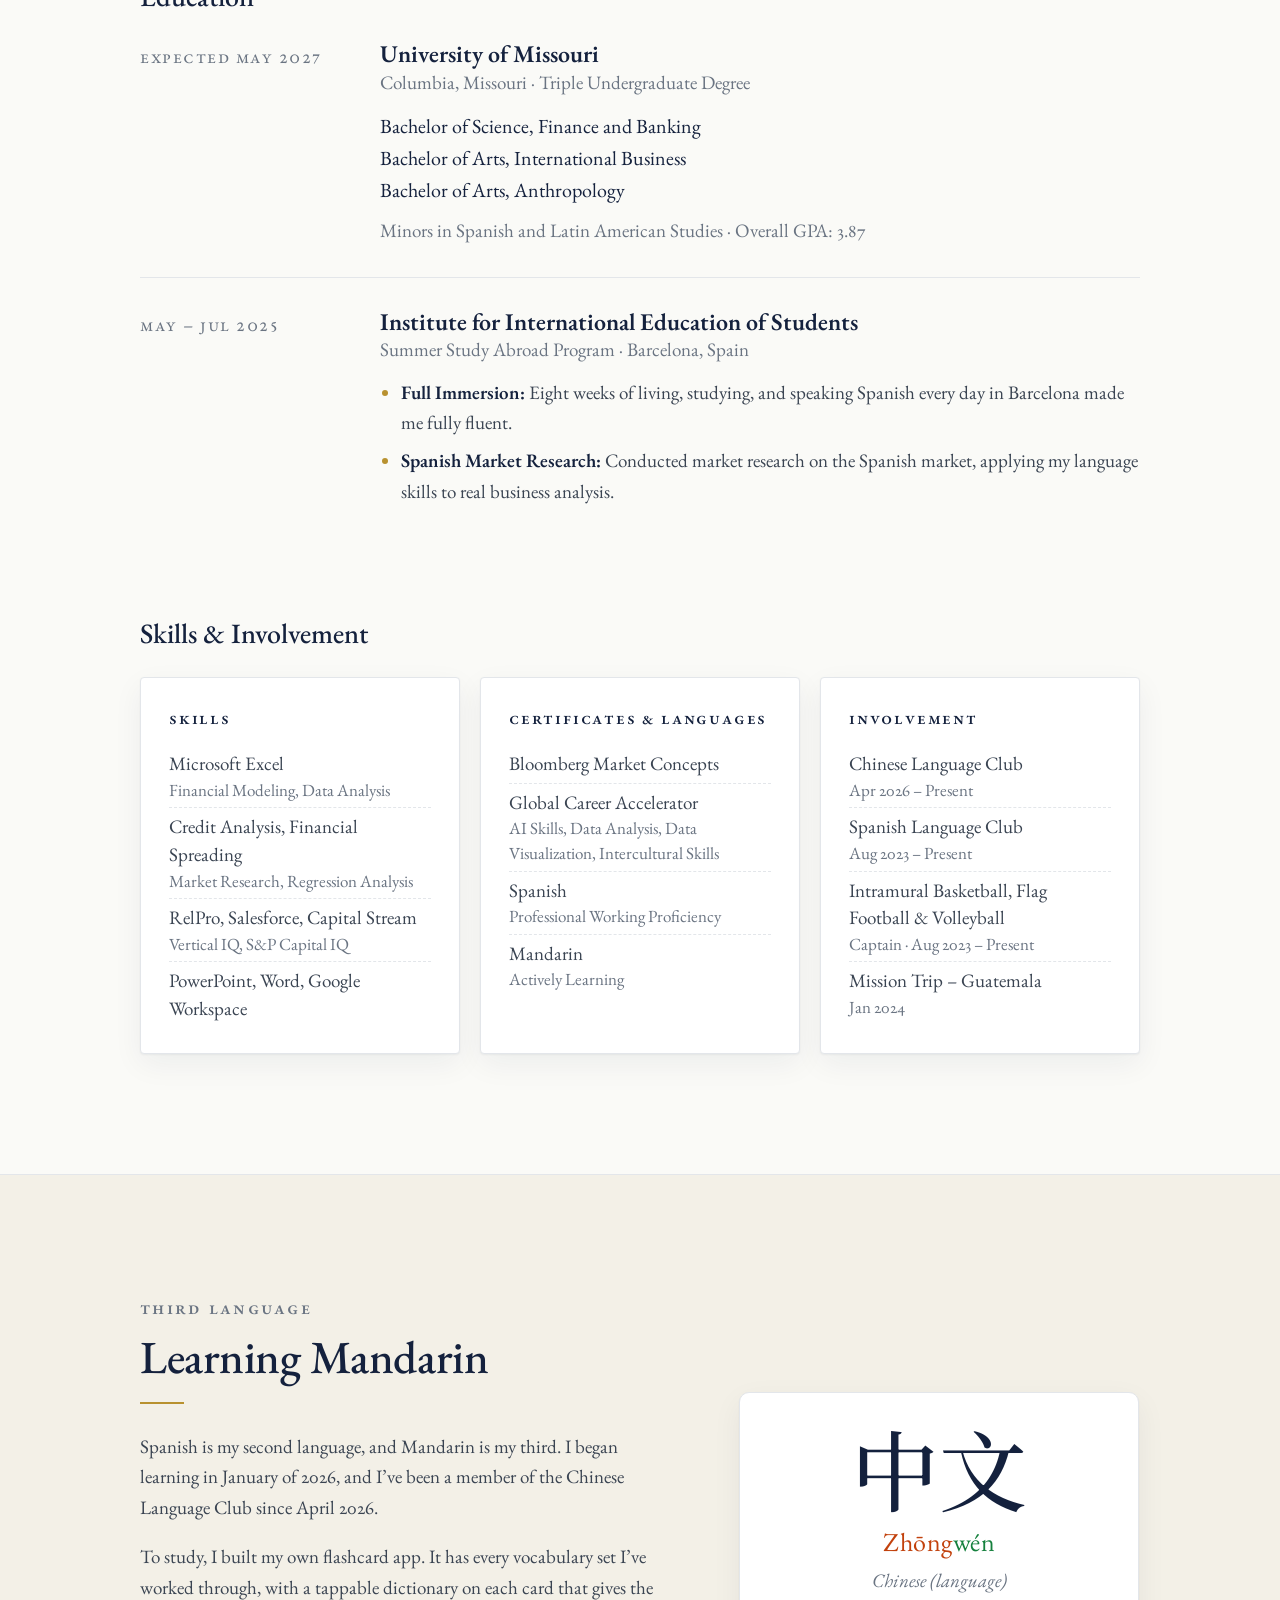
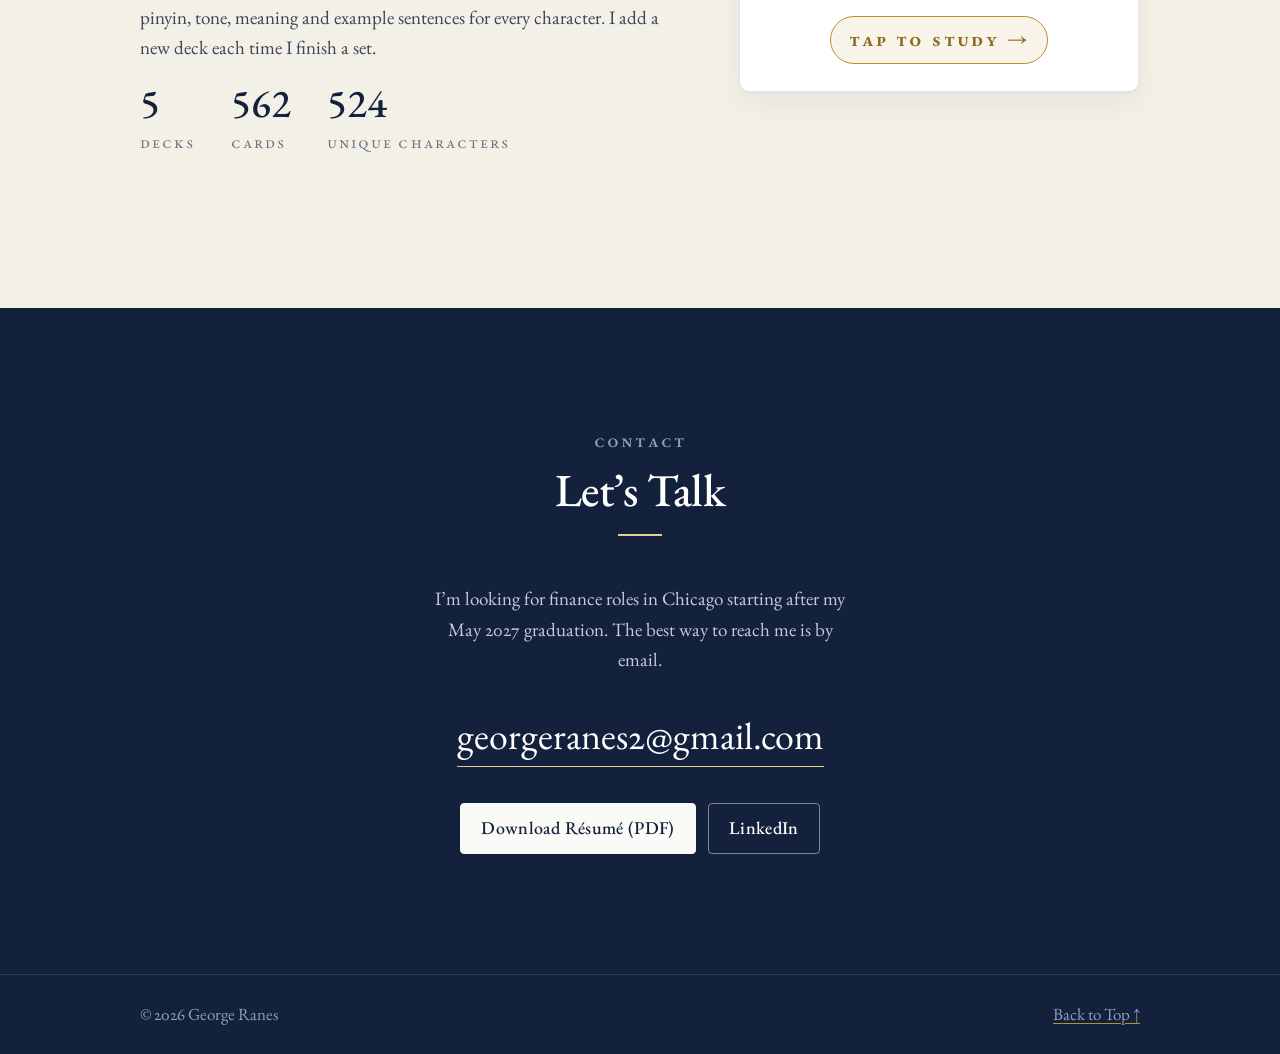
==== commit 8c7e330f: "IES Barcelona: immersion and market research bullets Co-Authored-By: Claude Opus 5.5 <noreply@anthro" ====
--- a/index.html
+++ b/index.html
@@ -16,7 +16,7 @@
   <link rel="stylesheet" href="https://fonts.googleapis.com/css2?family=EB+Garamond:ital,wght@0,400;0,500;0,600;1,400&display=swap">
   <link rel="stylesheet" href="https://fonts.googleapis.com/css2?family=Noto+Serif+SC:wght@500&text=%E4%B8%AD%E6%96%87&display=swap">
   <!-- The ?v= number makes browsers fetch fresh files; bump it whenever style.css or main.js changes. -->
-  <link rel="stylesheet" href="css/style.css?v=10">
+  <link rel="stylesheet" href="css/style.css?v=11">
   <script>document.documentElement.classList.add("js");</script>
 </head>
 <body>
@@ -172,6 +172,10 @@
         <div>
           <h3>Institute for International Education of Students</h3>
           <p class="note">Summer Study Abroad Program · Barcelona, Spain</p>
+          <ul class="points">
+            <li><strong>Full Immersion:</strong> Eight weeks of living, studying, and speaking Spanish every day in Barcelona made me fully fluent.</li>
+            <li><strong>Spanish Market Research:</strong> Conducted market research on the Spanish market, applying my language skills to real business analysis.</li>
+          </ul>
         </div>
       </div>
 
--- a/css/style.css
+++ b/css/style.css
@@ -201,6 +201,10 @@
 
 .edu { display: grid; grid-template-columns: 200px 1fr; gap: 12px 40px; padding-block: 30px; border-top: 1px solid var(--line); }
 .sub-head + .edu { border-top: 0; padding-top: 0; }
+.edu .points { padding-left: 1.1em; margin-top: 12px; }
+.edu .points li { margin-bottom: 8px; }
+.edu .points li::marker { color: var(--gold); }
+.edu .points li strong { color: var(--ink); font-weight: 600; }
 .edu .degrees { list-style: none; margin-bottom: 10px; }
 .edu .degrees li { color: var(--ink); font-size: 20px; }
 .edu .note { color: var(--muted); margin: 0; }
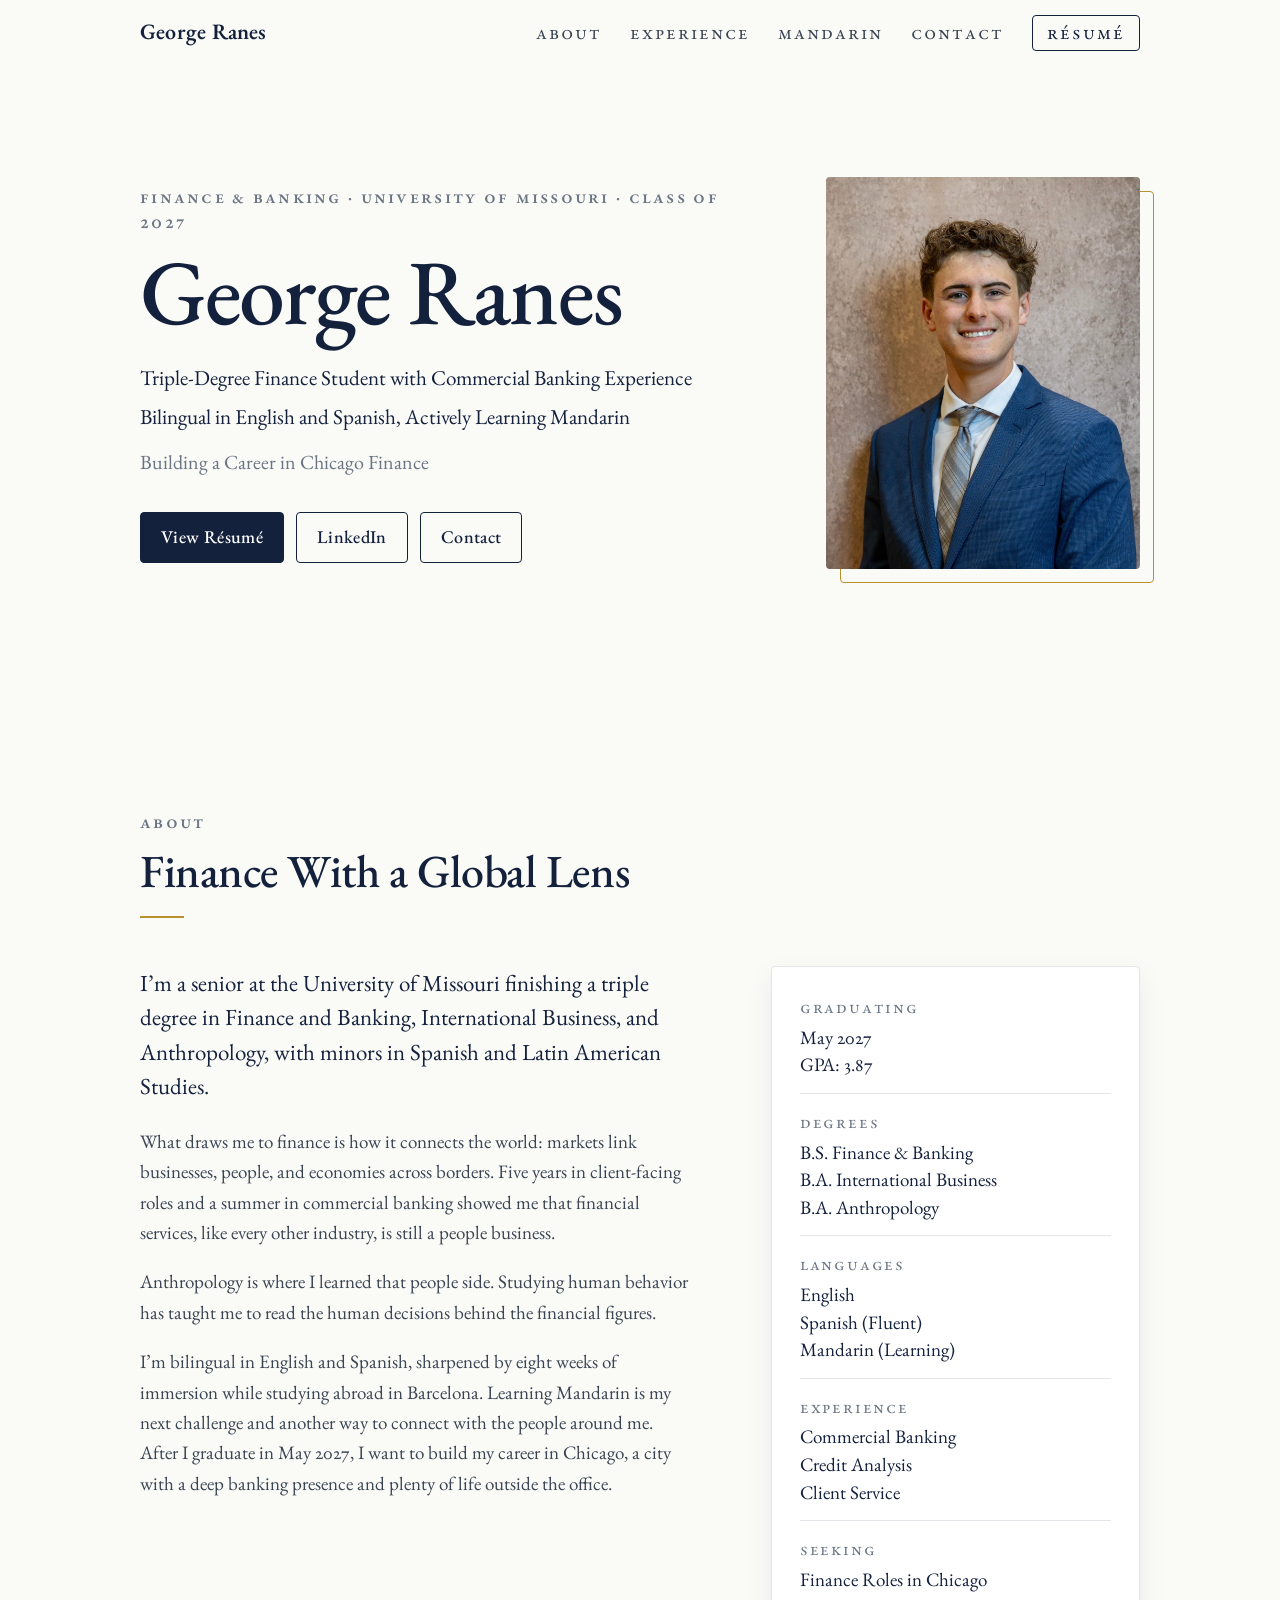
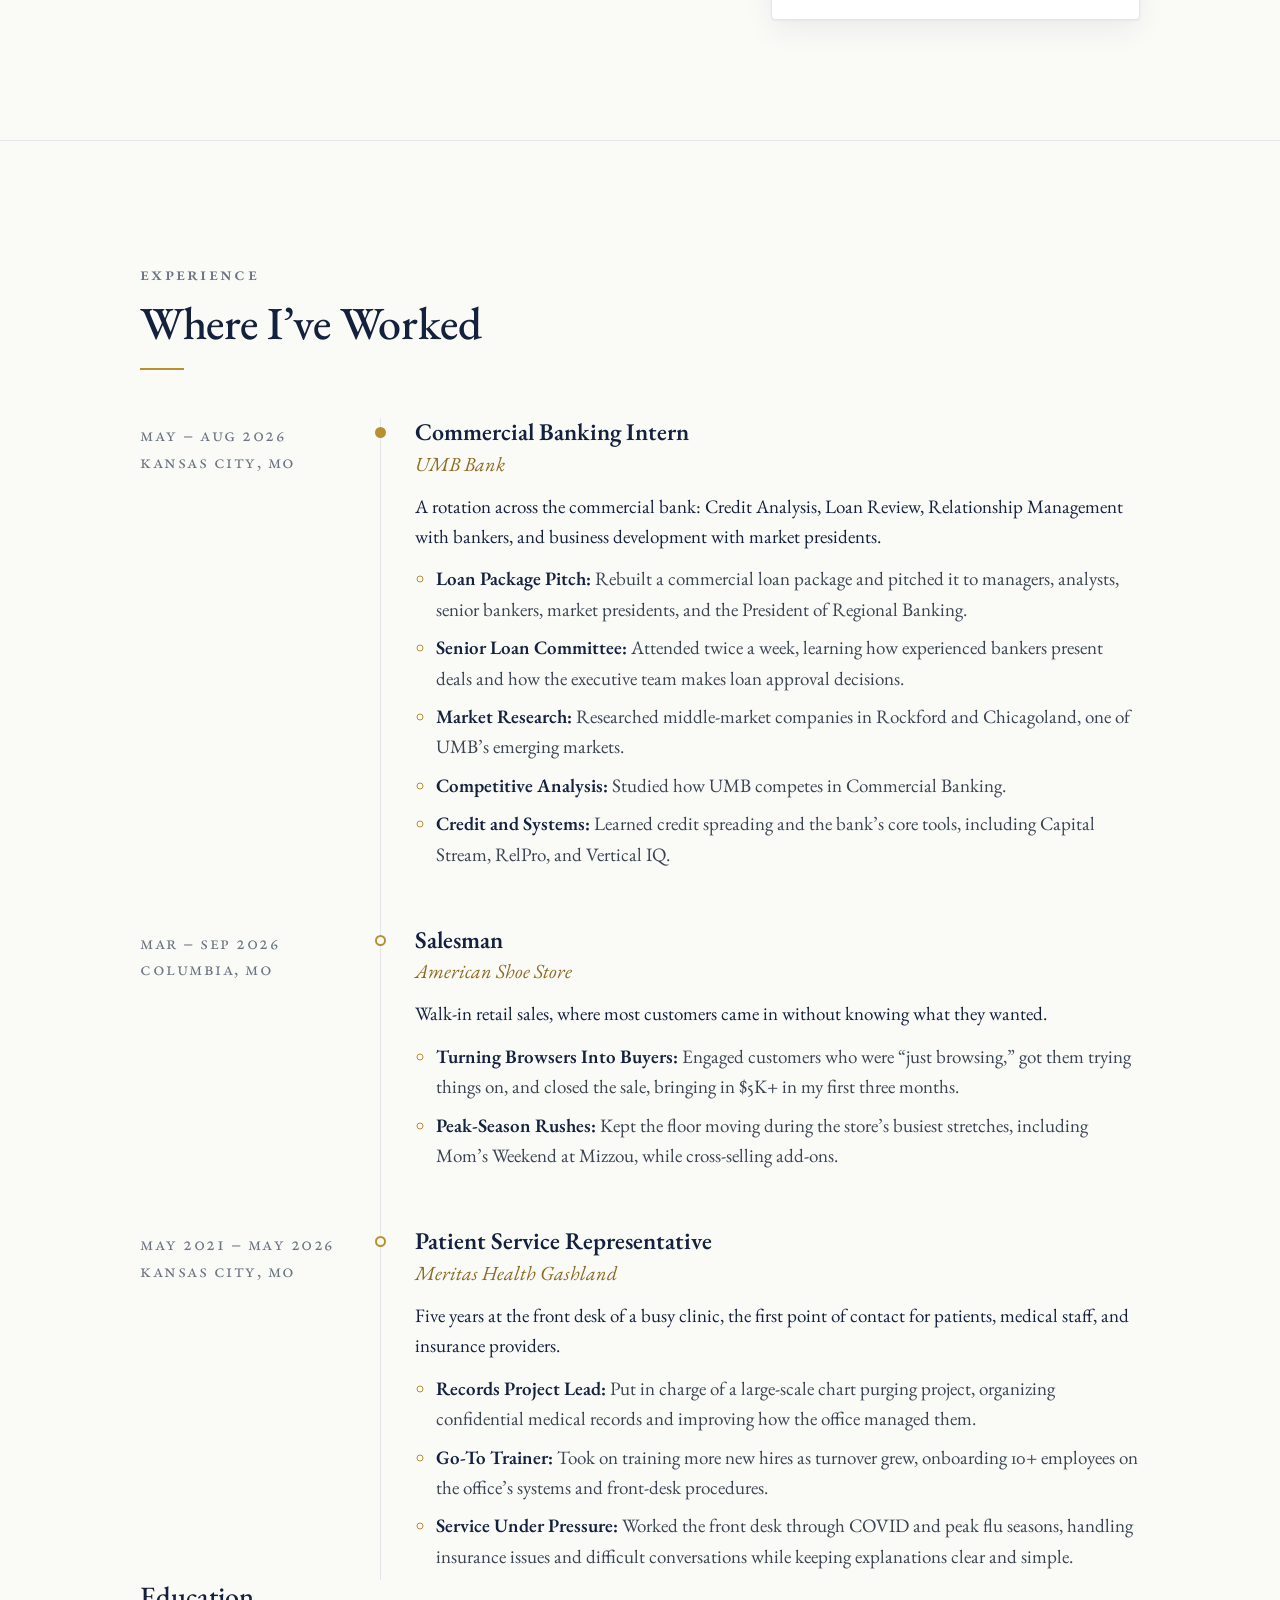
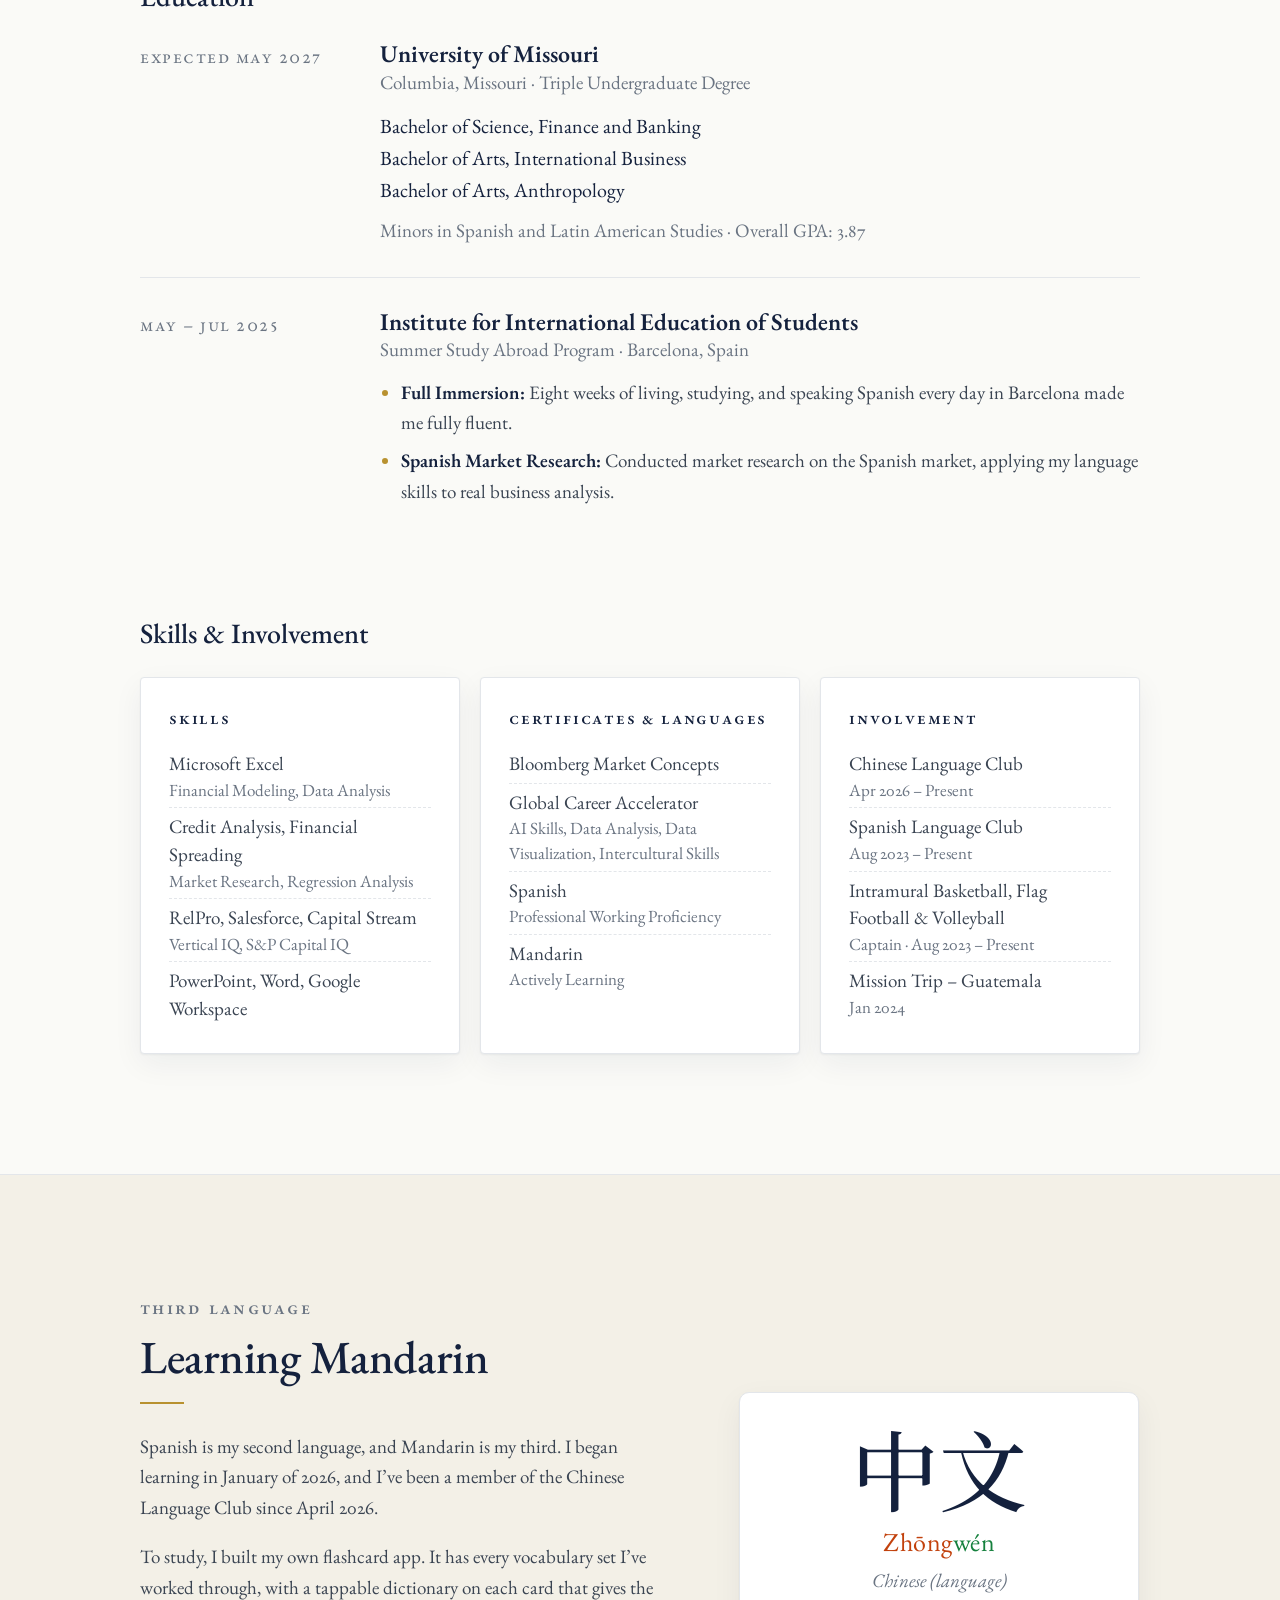
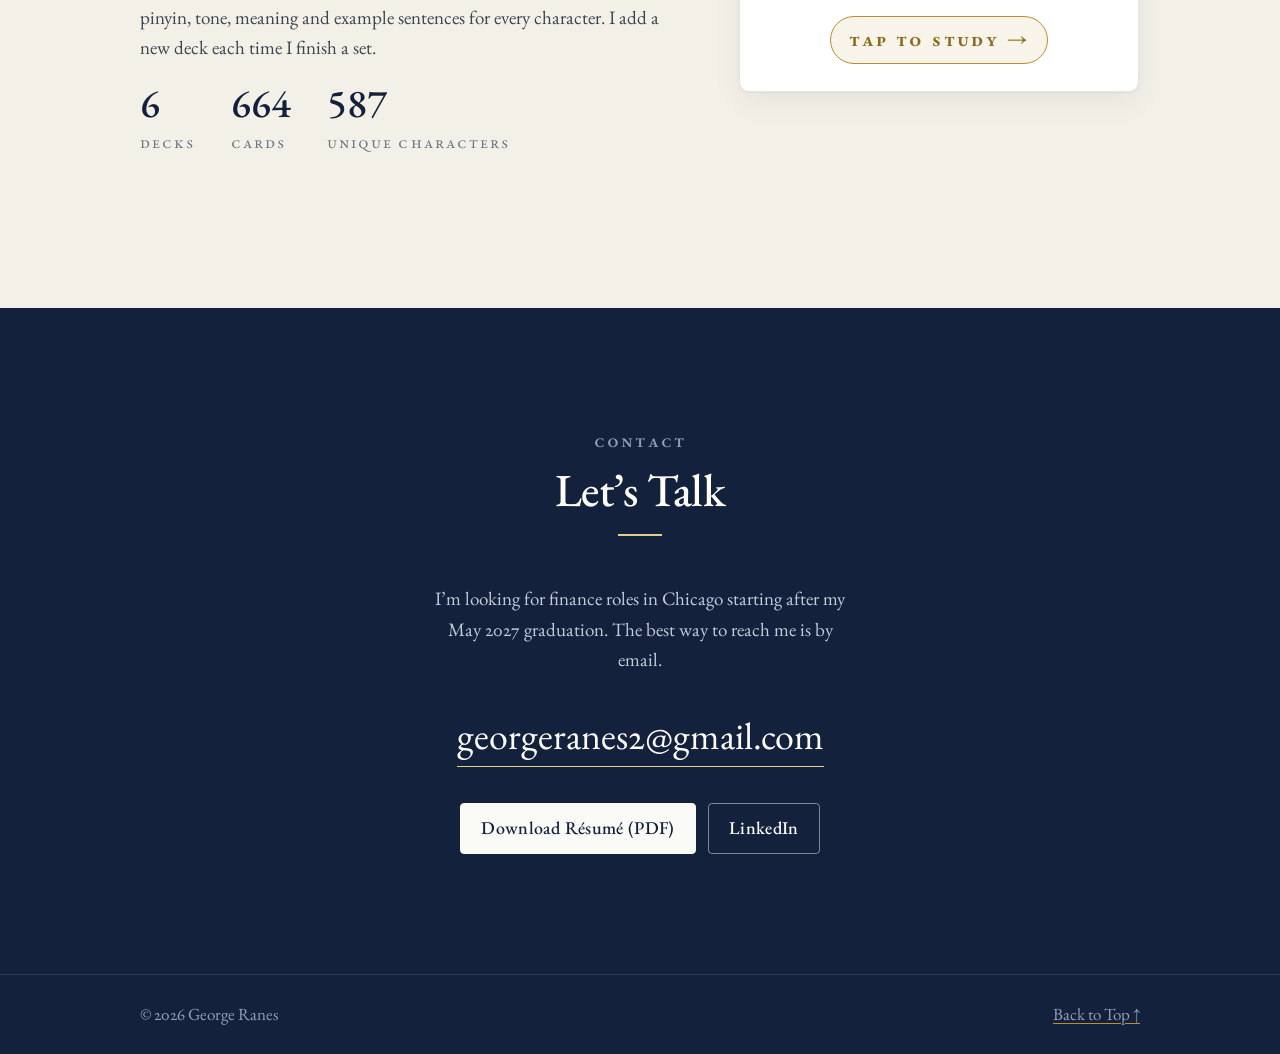
==== commit 396828f2: "Mandarin redesign live: ink-and-cinnabar look, practice-grid cards, reset progress, two-form cards; " ====
--- a/index.html
+++ b/index.html
@@ -227,9 +227,9 @@
           <p>Spanish is my second language, and Mandarin is my third. I began learning in January of 2026, and I’ve been a member of the Chinese Language Club since April 2026.</p>
           <p>To study, I built my own flashcard app. It has every vocabulary set I’ve worked through, with a tappable dictionary on each card that gives the pinyin, tone, meaning and example sentences for every character. I add a new deck each time I finish a set.</p>
           <div class="stats" aria-label="Flashcard app totals">
-            <div><b id="m-sets">5</b><span>Decks</span></div>
-            <div><b id="m-cards">562</b><span>Cards</span></div>
-            <div><b id="m-chars">524</b><span>Unique Characters</span></div>
+            <div><b id="m-sets">6</b><span>Decks</span></div>
+            <div><b id="m-cards">664</b><span>Cards</span></div>
+            <div><b id="m-chars">587</b><span>Unique Characters</span></div>
           </div>
         </div>
       </div>
@@ -281,7 +281,7 @@
   <div class="rv-pages" id="rv-pages"><p class="rv-status">Loading résumé…</p></div>
 </dialog>
 
-<script src="mandarin/data/sets.js" defer></script>
+<script src="mandarin/data/sets.js?v=2" defer></script>
 <script src="js/main.js?v=5" defer></script>
 </body>
 </html>
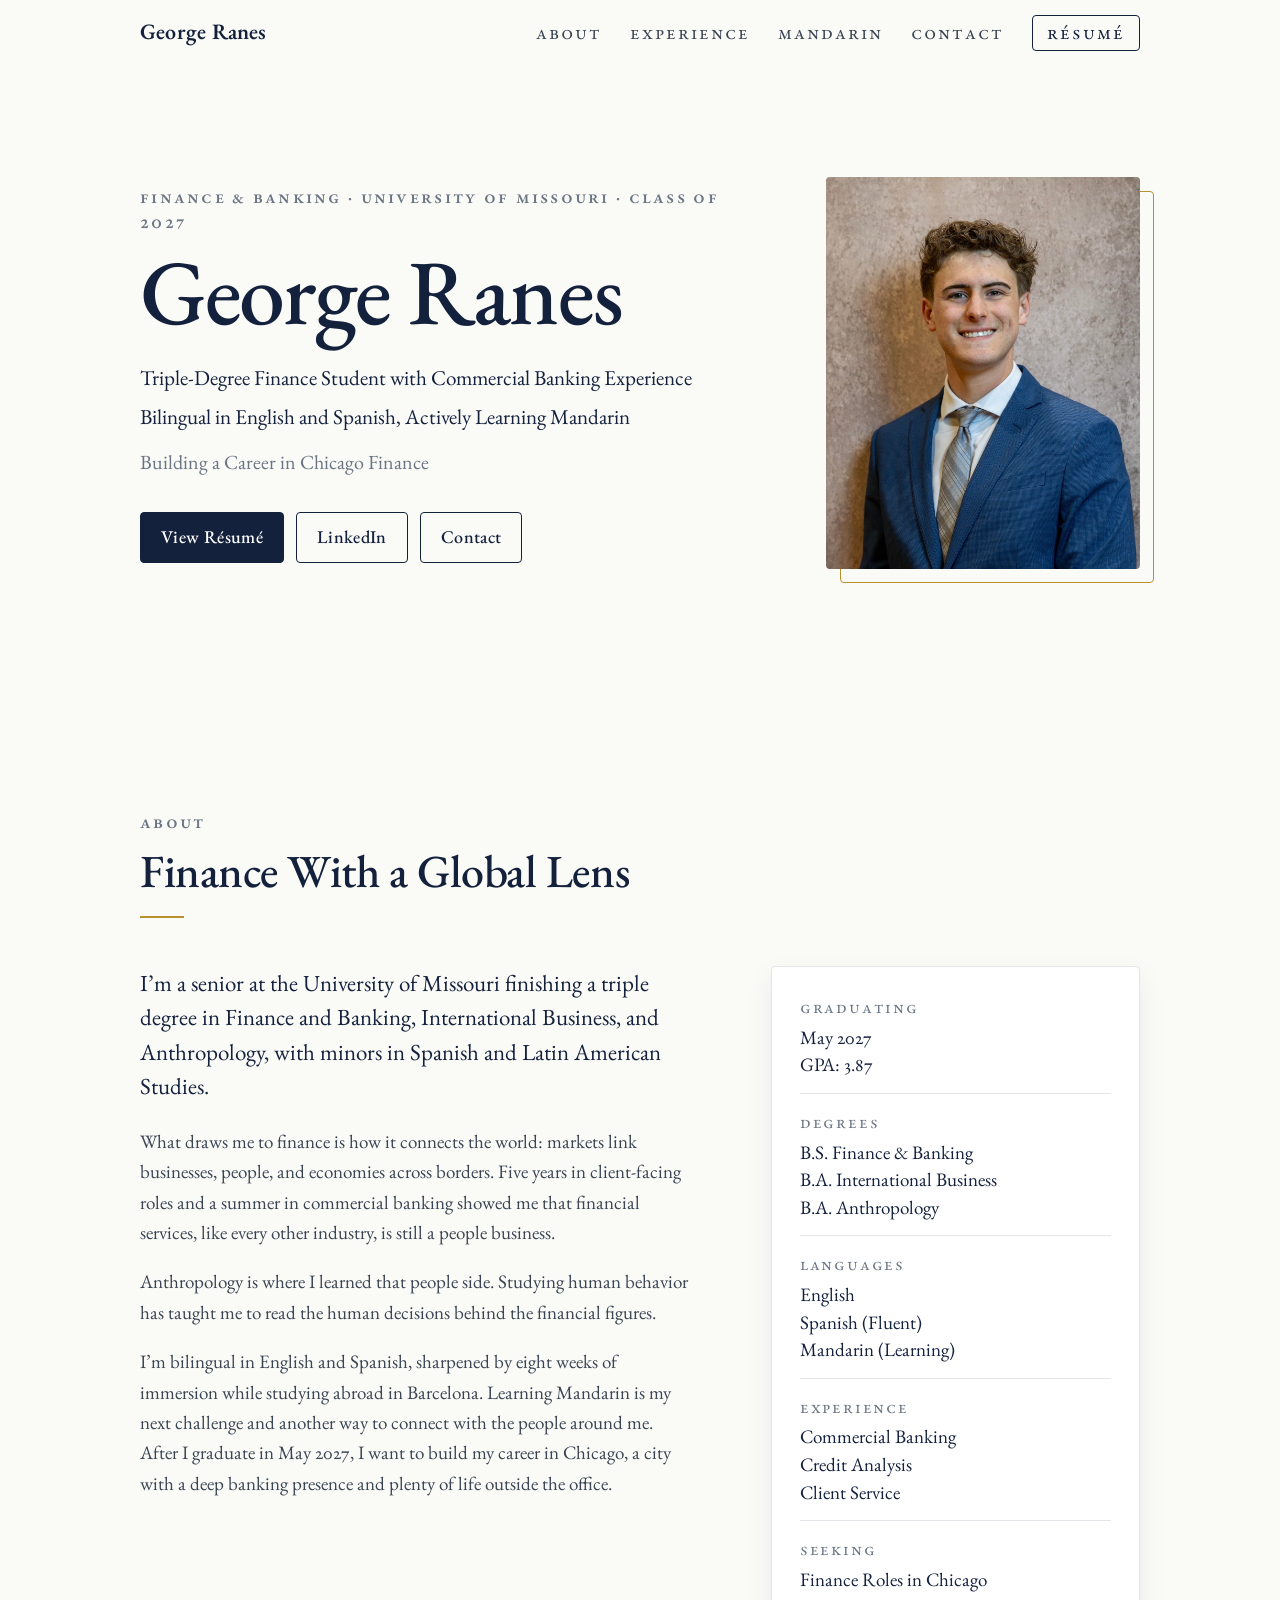
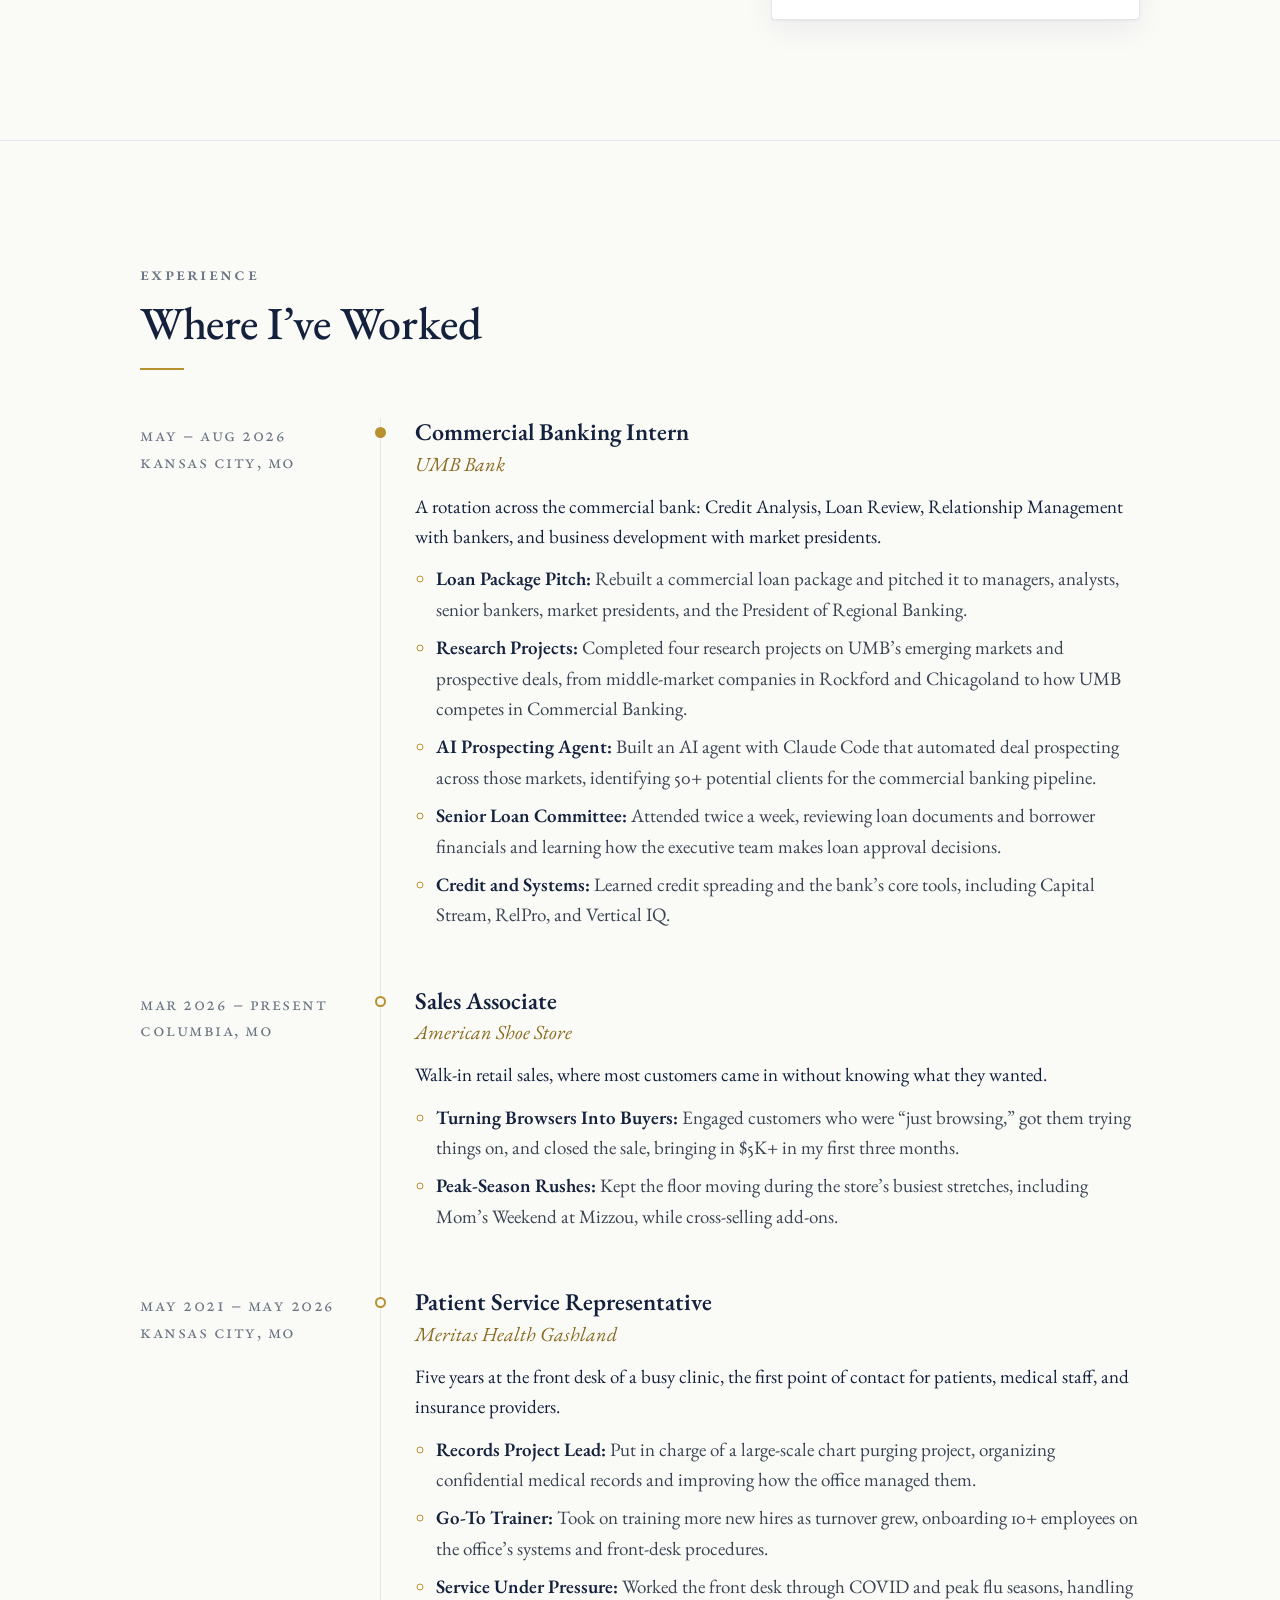
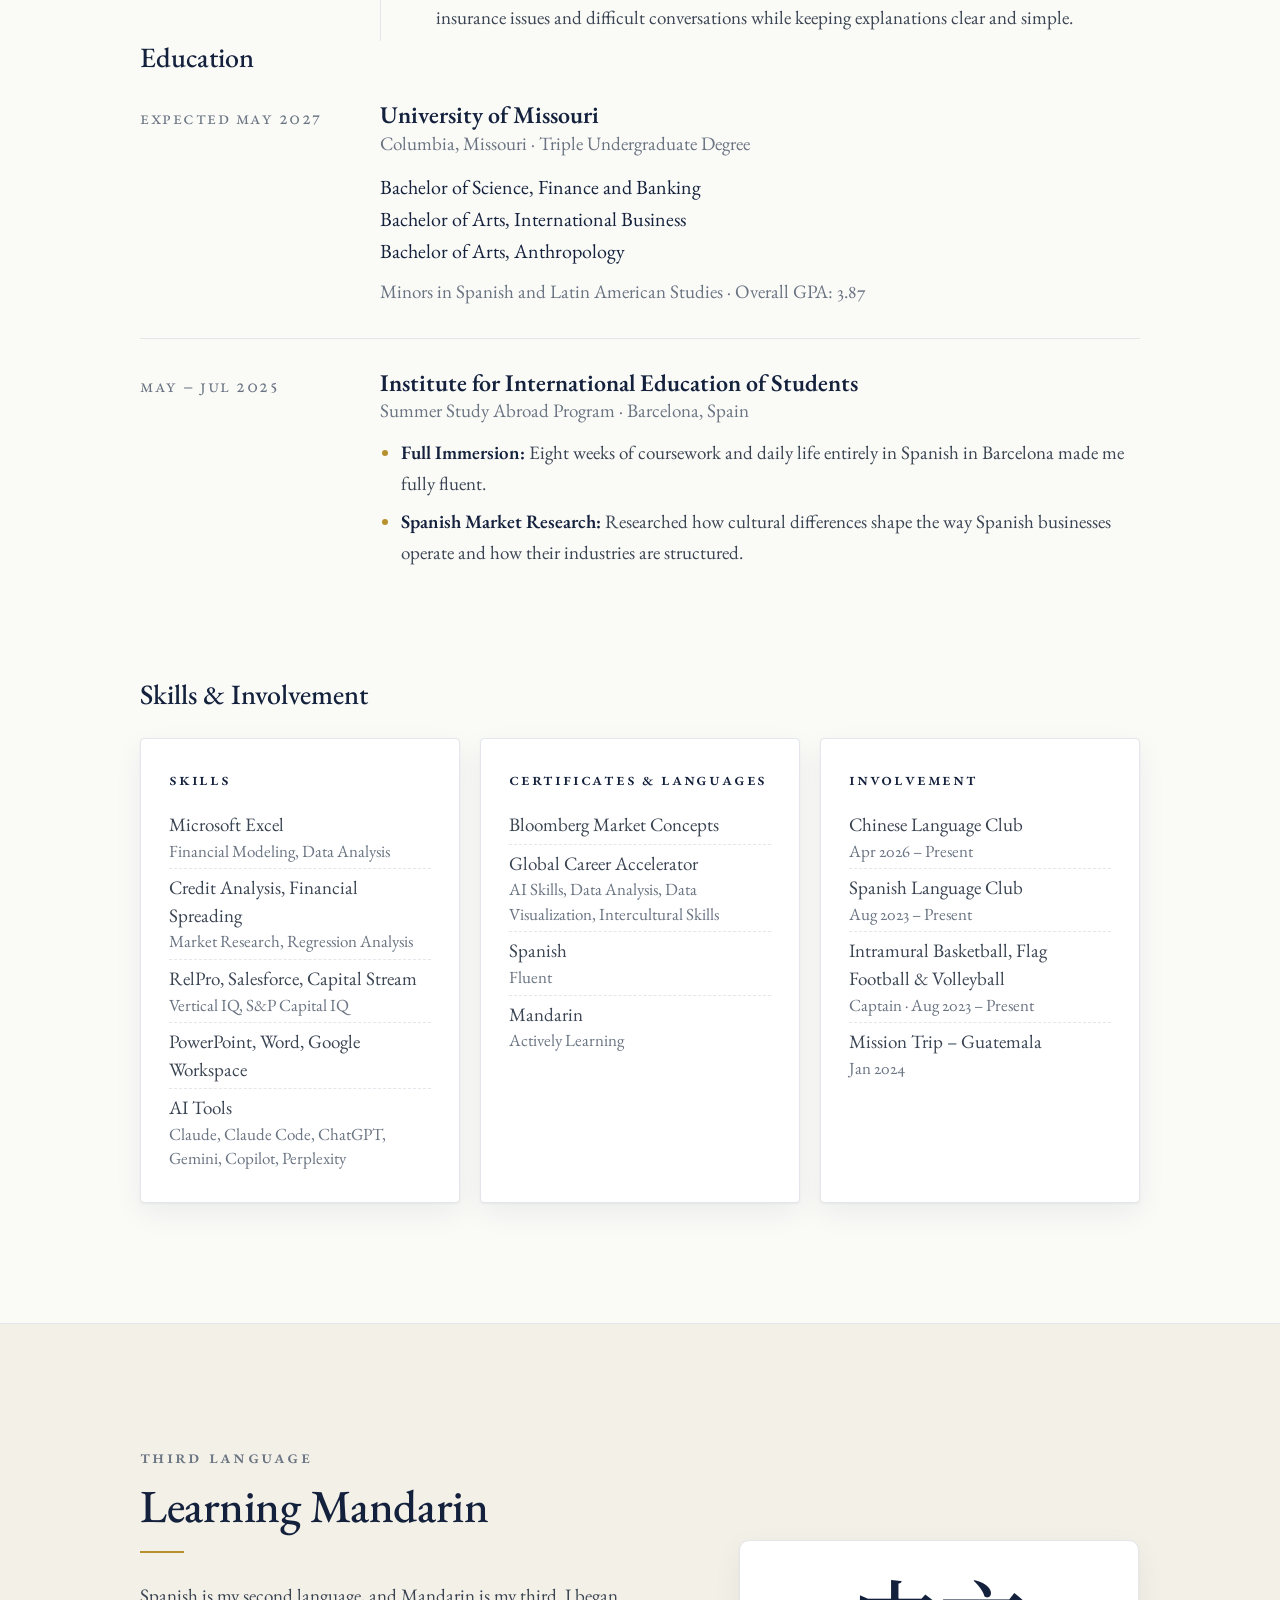
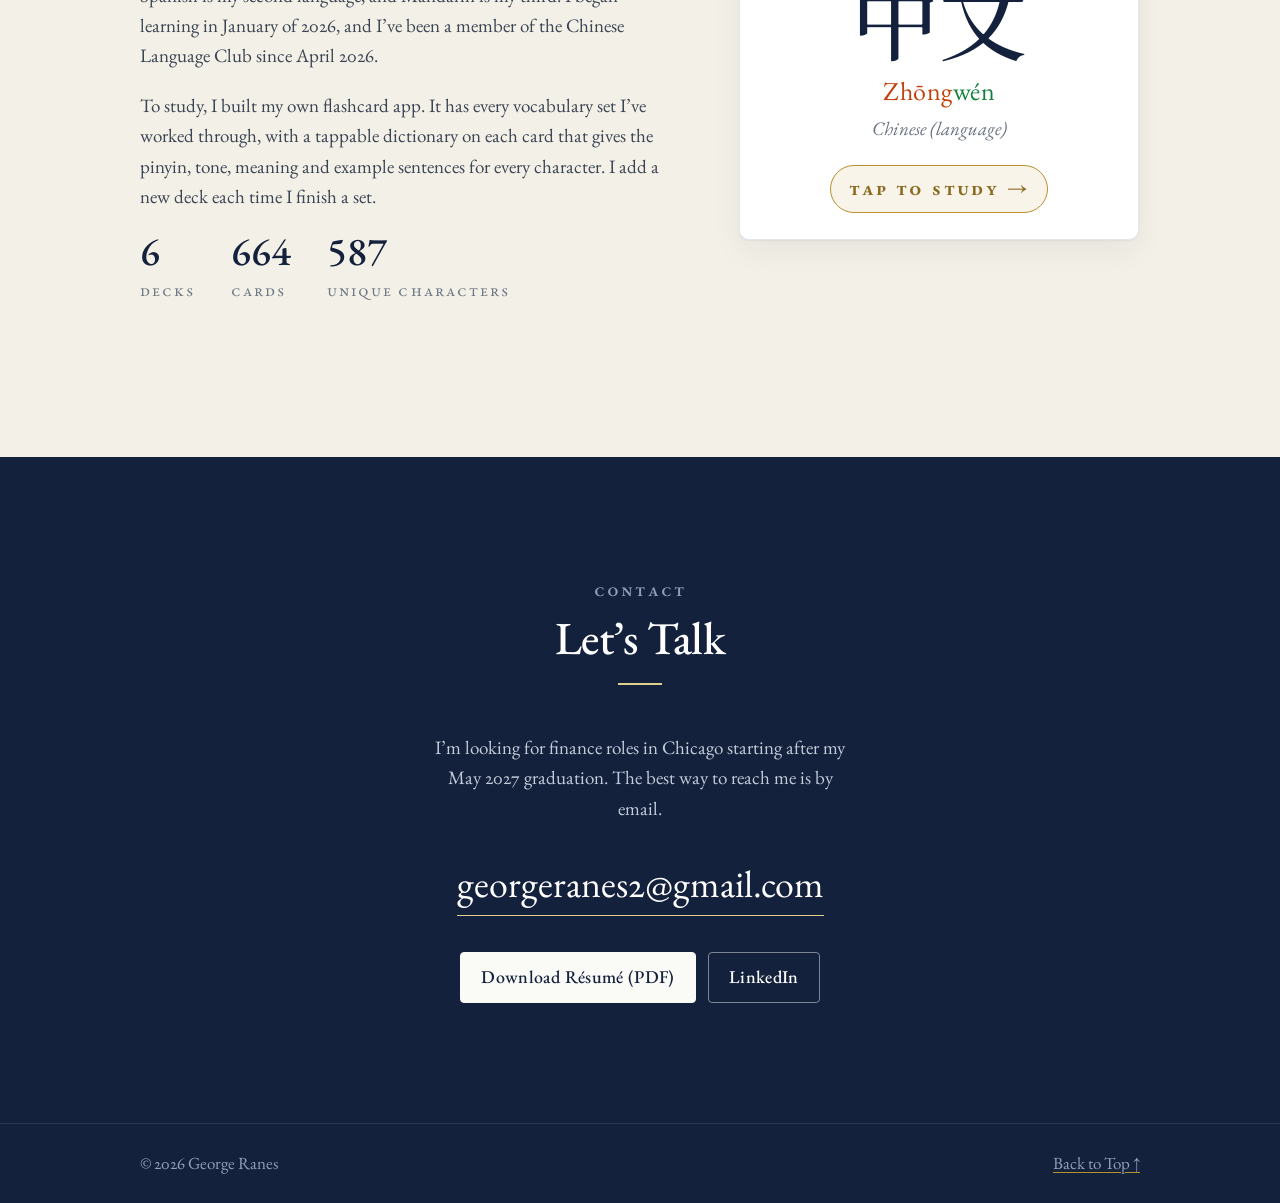
==== commit e15dbf82: "Update site from new resume: UMB AI agent and research, Sales Associate, IES research, AI tools, Spa" ====
--- a/index.html
+++ b/index.html
@@ -117,18 +117,18 @@
             <p class="summary">A rotation across the commercial bank: Credit Analysis, Loan Review, Relationship Management with bankers, and business development with market presidents.</p>
             <ul>
               <li><strong>Loan Package Pitch:</strong> Rebuilt a commercial loan package and pitched it to managers, analysts, senior bankers, market presidents, and the President of Regional Banking.</li>
-              <li><strong>Senior Loan Committee:</strong> Attended twice a week, learning how experienced bankers present deals and how the executive team makes loan approval decisions.</li>
-              <li><strong>Market Research:</strong> Researched middle-market companies in Rockford and Chicagoland, one of UMB’s emerging markets.</li>
-              <li><strong>Competitive Analysis:</strong> Studied how UMB competes in Commercial Banking.</li>
+              <li><strong>Research Projects:</strong> Completed four research projects on UMB’s emerging markets and prospective deals, from middle-market companies in Rockford and Chicagoland to how UMB competes in Commercial Banking.</li>
+              <li><strong>AI Prospecting Agent:</strong> Built an AI agent with Claude Code that automated deal prospecting across those markets, identifying 50+ potential clients for the commercial banking pipeline.</li>
+              <li><strong>Senior Loan Committee:</strong> Attended twice a week, reviewing loan documents and borrower financials and learning how the executive team makes loan approval decisions.</li>
               <li><strong>Credit and Systems:</strong> Learned credit spreading and the bank’s core tools, including Capital Stream, RelPro, and Vertical IQ.</li>
             </ul>
           </div>
         </li>
 
         <li class="role reveal">
-          <p class="when"><span>Mar – Sep 2026</span><span>Columbia, MO</span></p>
+          <p class="when"><span>Mar 2026 – Present</span><span>Columbia, MO</span></p>
           <div>
-            <h3>Salesman</h3>
+            <h3>Sales Associate</h3>
             <p class="org">American Shoe Store</p>
             <p class="summary">Walk-in retail sales, where most customers came in without knowing what they wanted.</p>
             <ul>
@@ -173,8 +173,8 @@
           <h3>Institute for International Education of Students</h3>
           <p class="note">Summer Study Abroad Program · Barcelona, Spain</p>
           <ul class="points">
-            <li><strong>Full Immersion:</strong> Eight weeks of living, studying, and speaking Spanish every day in Barcelona made me fully fluent.</li>
-            <li><strong>Spanish Market Research:</strong> Conducted market research on the Spanish market, applying my language skills to real business analysis.</li>
+            <li><strong>Full Immersion:</strong> Eight weeks of coursework and daily life entirely in Spanish in Barcelona made me fully fluent.</li>
+            <li><strong>Spanish Market Research:</strong> Researched how cultural differences shape the way Spanish businesses operate and how their industries are structured.</li>
           </ul>
         </div>
       </div>
@@ -188,6 +188,7 @@
             <li>Credit Analysis, Financial Spreading <span class="meta">Market Research, Regression Analysis</span></li>
             <li>RelPro, Salesforce, Capital Stream <span class="meta">Vertical IQ, S&amp;P Capital IQ</span></li>
             <li>PowerPoint, Word, Google Workspace</li>
+            <li>AI Tools <span class="meta">Claude, Claude Code, ChatGPT, Gemini, Copilot, Perplexity</span></li>
           </ul>
         </div>
         <div class="card reveal">
@@ -195,7 +196,7 @@
           <ul>
             <li>Bloomberg Market Concepts</li>
             <li>Global Career Accelerator <span class="meta">AI Skills, Data Analysis, Data Visualization, Intercultural Skills</span></li>
-            <li>Spanish <span class="meta">Professional Working Proficiency</span></li>
+            <li>Spanish <span class="meta">Fluent</span></li>
             <li>Mandarin <span class="meta">Actively Learning</span></li>
           </ul>
         </div>
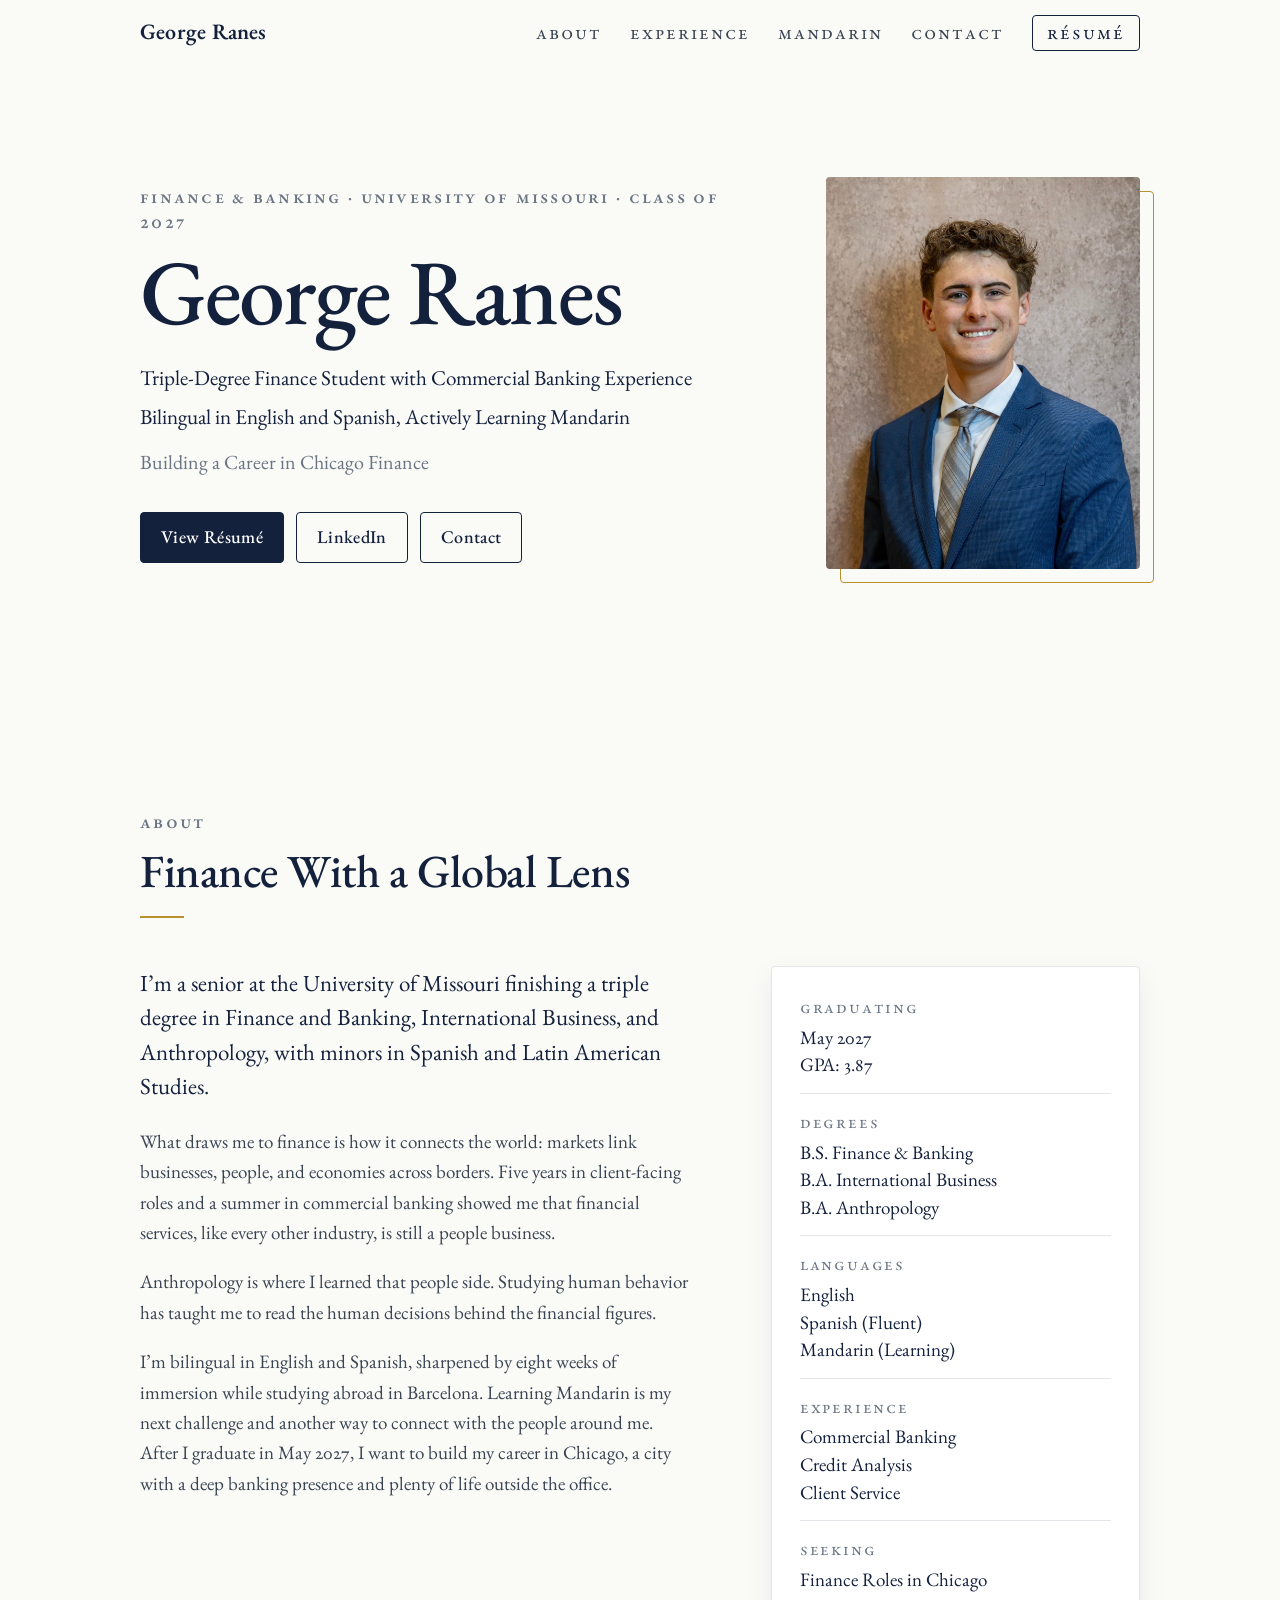
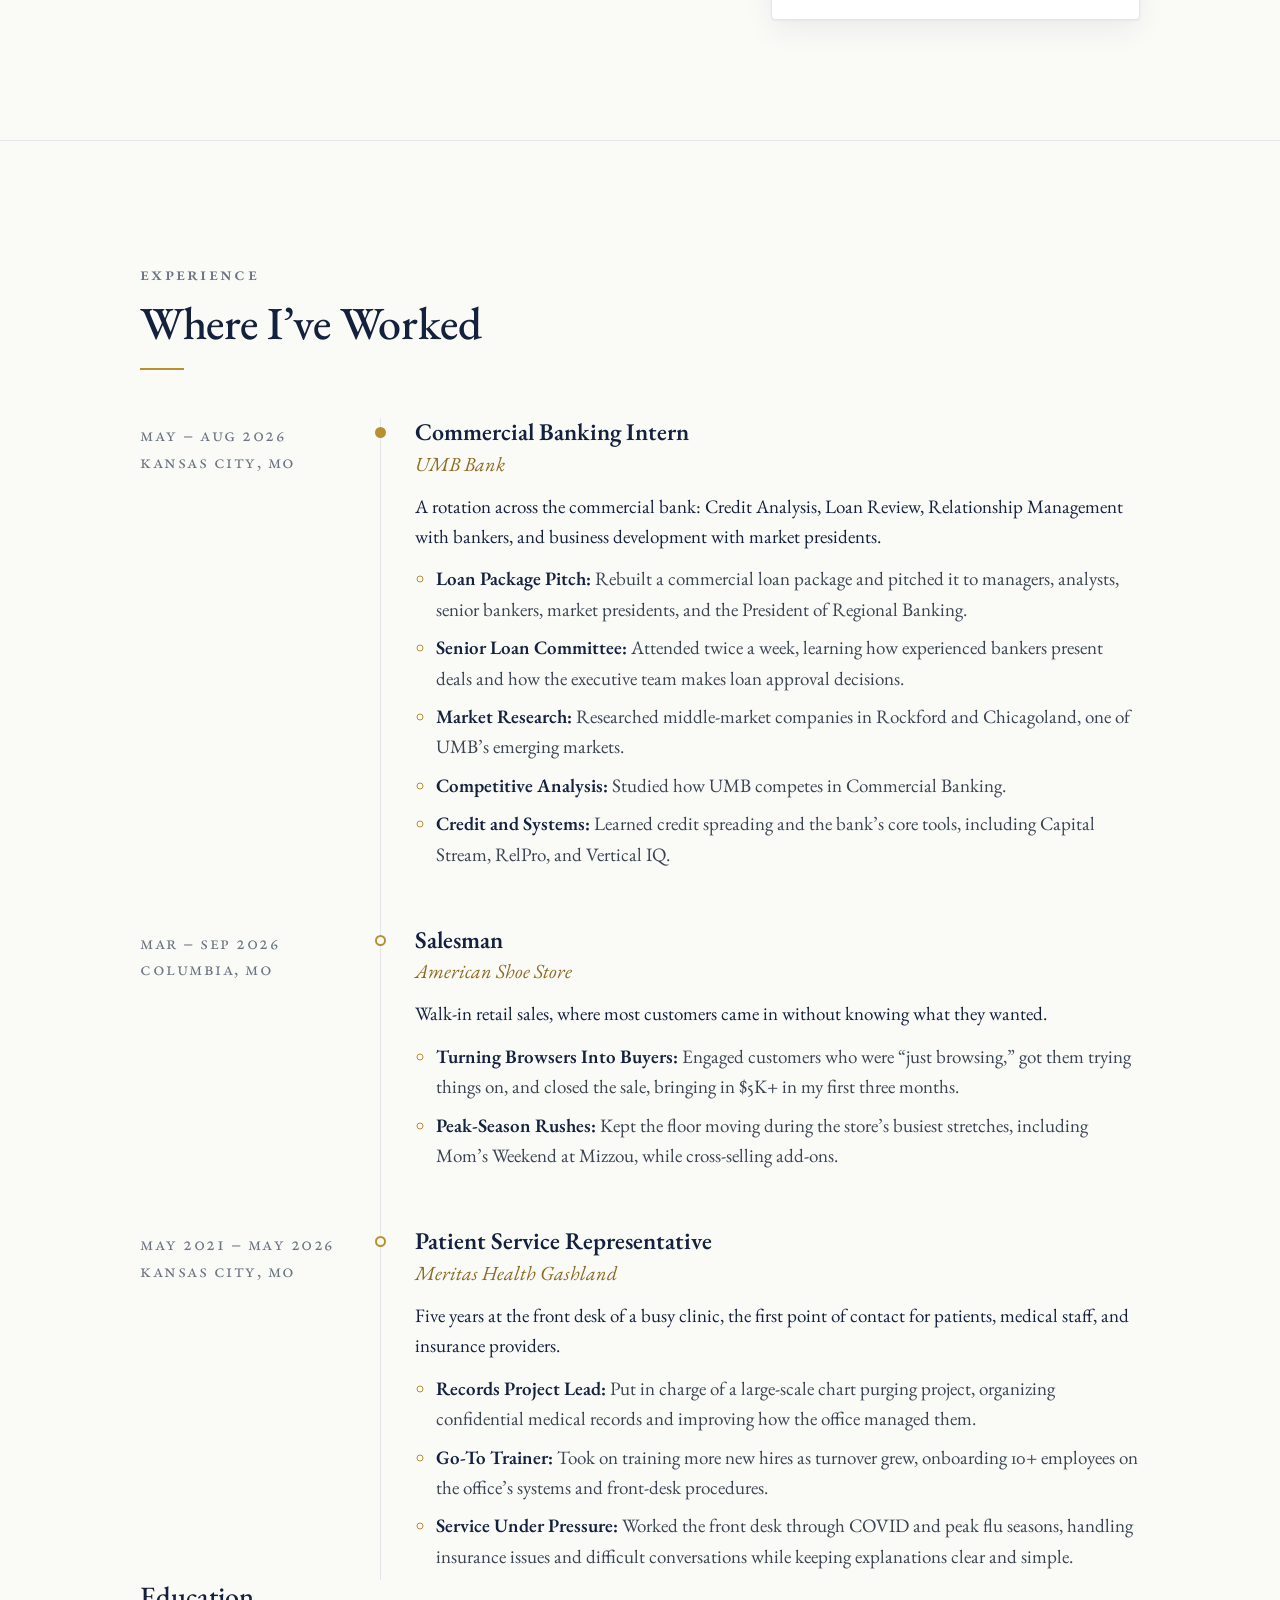
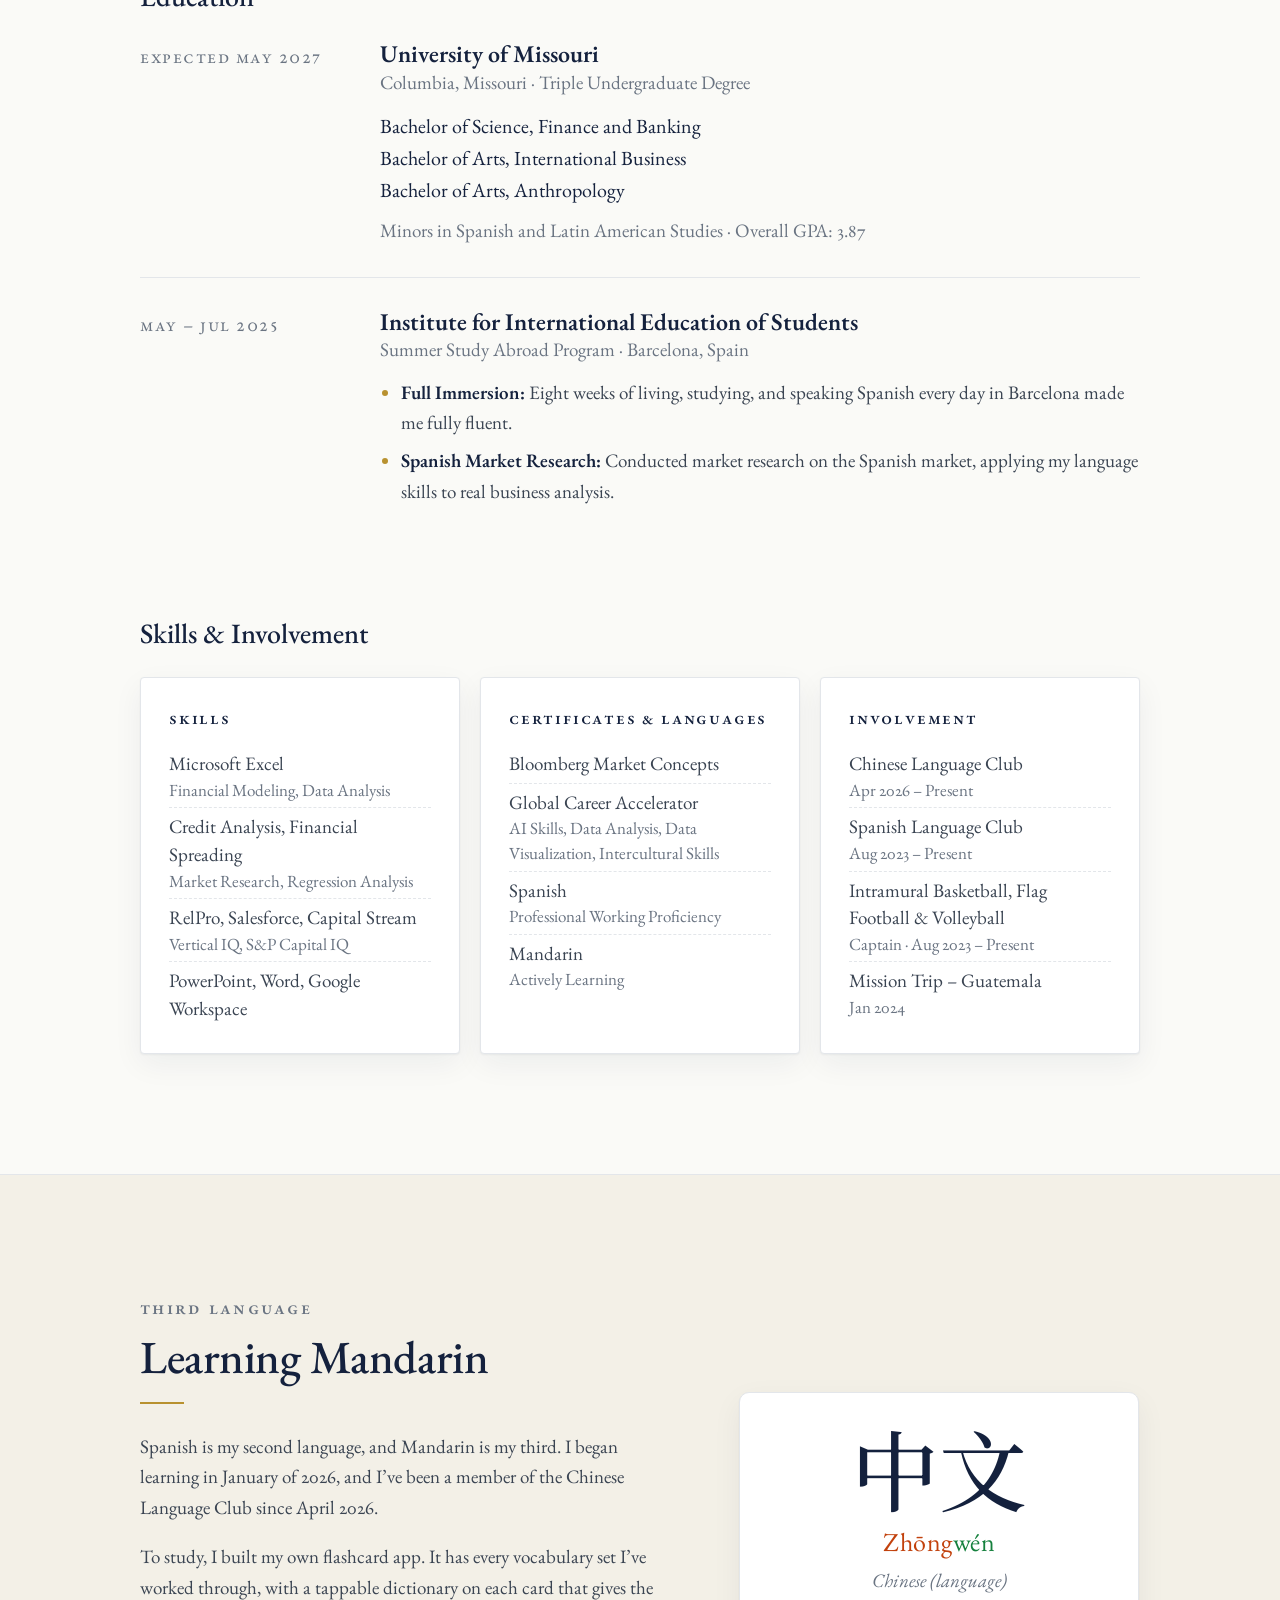
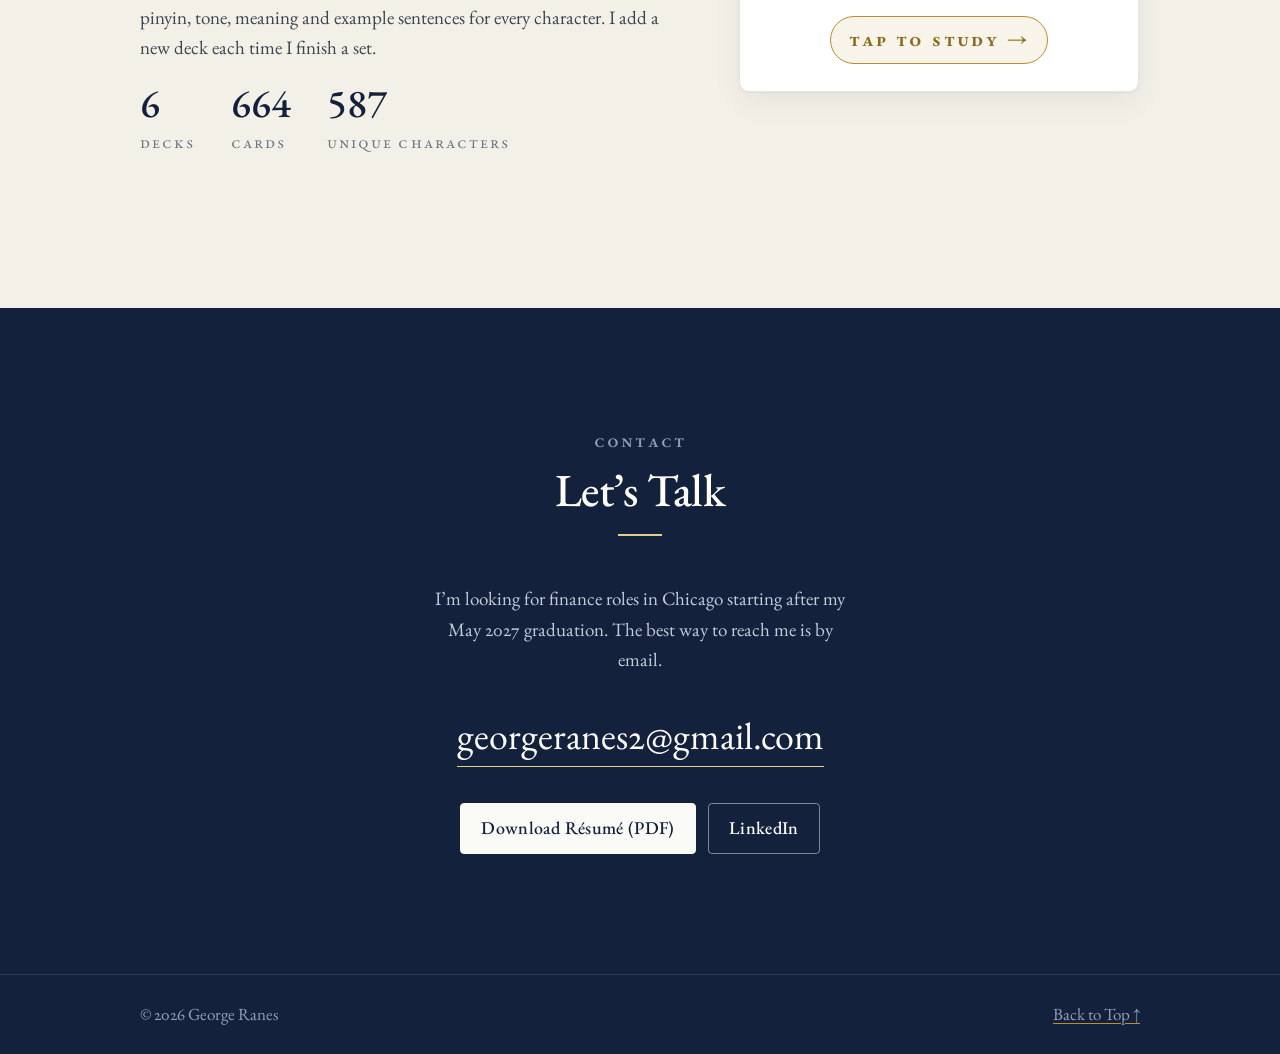
==== commit 12aa5709: "Revert website text changes; keep only the new resume PDF Co-Authored-By: Claude Opus 5.5 <noreply@a" ====
--- a/index.html
+++ b/index.html
@@ -117,18 +117,18 @@
             <p class="summary">A rotation across the commercial bank: Credit Analysis, Loan Review, Relationship Management with bankers, and business development with market presidents.</p>
             <ul>
               <li><strong>Loan Package Pitch:</strong> Rebuilt a commercial loan package and pitched it to managers, analysts, senior bankers, market presidents, and the President of Regional Banking.</li>
-              <li><strong>Research Projects:</strong> Completed four research projects on UMB’s emerging markets and prospective deals, from middle-market companies in Rockford and Chicagoland to how UMB competes in Commercial Banking.</li>
-              <li><strong>AI Prospecting Agent:</strong> Built an AI agent with Claude Code that automated deal prospecting across those markets, identifying 50+ potential clients for the commercial banking pipeline.</li>
-              <li><strong>Senior Loan Committee:</strong> Attended twice a week, reviewing loan documents and borrower financials and learning how the executive team makes loan approval decisions.</li>
+              <li><strong>Senior Loan Committee:</strong> Attended twice a week, learning how experienced bankers present deals and how the executive team makes loan approval decisions.</li>
+              <li><strong>Market Research:</strong> Researched middle-market companies in Rockford and Chicagoland, one of UMB’s emerging markets.</li>
+              <li><strong>Competitive Analysis:</strong> Studied how UMB competes in Commercial Banking.</li>
               <li><strong>Credit and Systems:</strong> Learned credit spreading and the bank’s core tools, including Capital Stream, RelPro, and Vertical IQ.</li>
             </ul>
           </div>
         </li>
 
         <li class="role reveal">
-          <p class="when"><span>Mar 2026 – Present</span><span>Columbia, MO</span></p>
+          <p class="when"><span>Mar – Sep 2026</span><span>Columbia, MO</span></p>
           <div>
-            <h3>Sales Associate</h3>
+            <h3>Salesman</h3>
             <p class="org">American Shoe Store</p>
             <p class="summary">Walk-in retail sales, where most customers came in without knowing what they wanted.</p>
             <ul>
@@ -173,8 +173,8 @@
           <h3>Institute for International Education of Students</h3>
           <p class="note">Summer Study Abroad Program · Barcelona, Spain</p>
           <ul class="points">
-            <li><strong>Full Immersion:</strong> Eight weeks of coursework and daily life entirely in Spanish in Barcelona made me fully fluent.</li>
-            <li><strong>Spanish Market Research:</strong> Researched how cultural differences shape the way Spanish businesses operate and how their industries are structured.</li>
+            <li><strong>Full Immersion:</strong> Eight weeks of living, studying, and speaking Spanish every day in Barcelona made me fully fluent.</li>
+            <li><strong>Spanish Market Research:</strong> Conducted market research on the Spanish market, applying my language skills to real business analysis.</li>
           </ul>
         </div>
       </div>
@@ -188,7 +188,6 @@
             <li>Credit Analysis, Financial Spreading <span class="meta">Market Research, Regression Analysis</span></li>
             <li>RelPro, Salesforce, Capital Stream <span class="meta">Vertical IQ, S&amp;P Capital IQ</span></li>
             <li>PowerPoint, Word, Google Workspace</li>
-            <li>AI Tools <span class="meta">Claude, Claude Code, ChatGPT, Gemini, Copilot, Perplexity</span></li>
           </ul>
         </div>
         <div class="card reveal">
@@ -196,7 +195,7 @@
           <ul>
             <li>Bloomberg Market Concepts</li>
             <li>Global Career Accelerator <span class="meta">AI Skills, Data Analysis, Data Visualization, Intercultural Skills</span></li>
-            <li>Spanish <span class="meta">Fluent</span></li>
+            <li>Spanish <span class="meta">Professional Working Proficiency</span></li>
             <li>Mandarin <span class="meta">Actively Learning</span></li>
           </ul>
         </div>
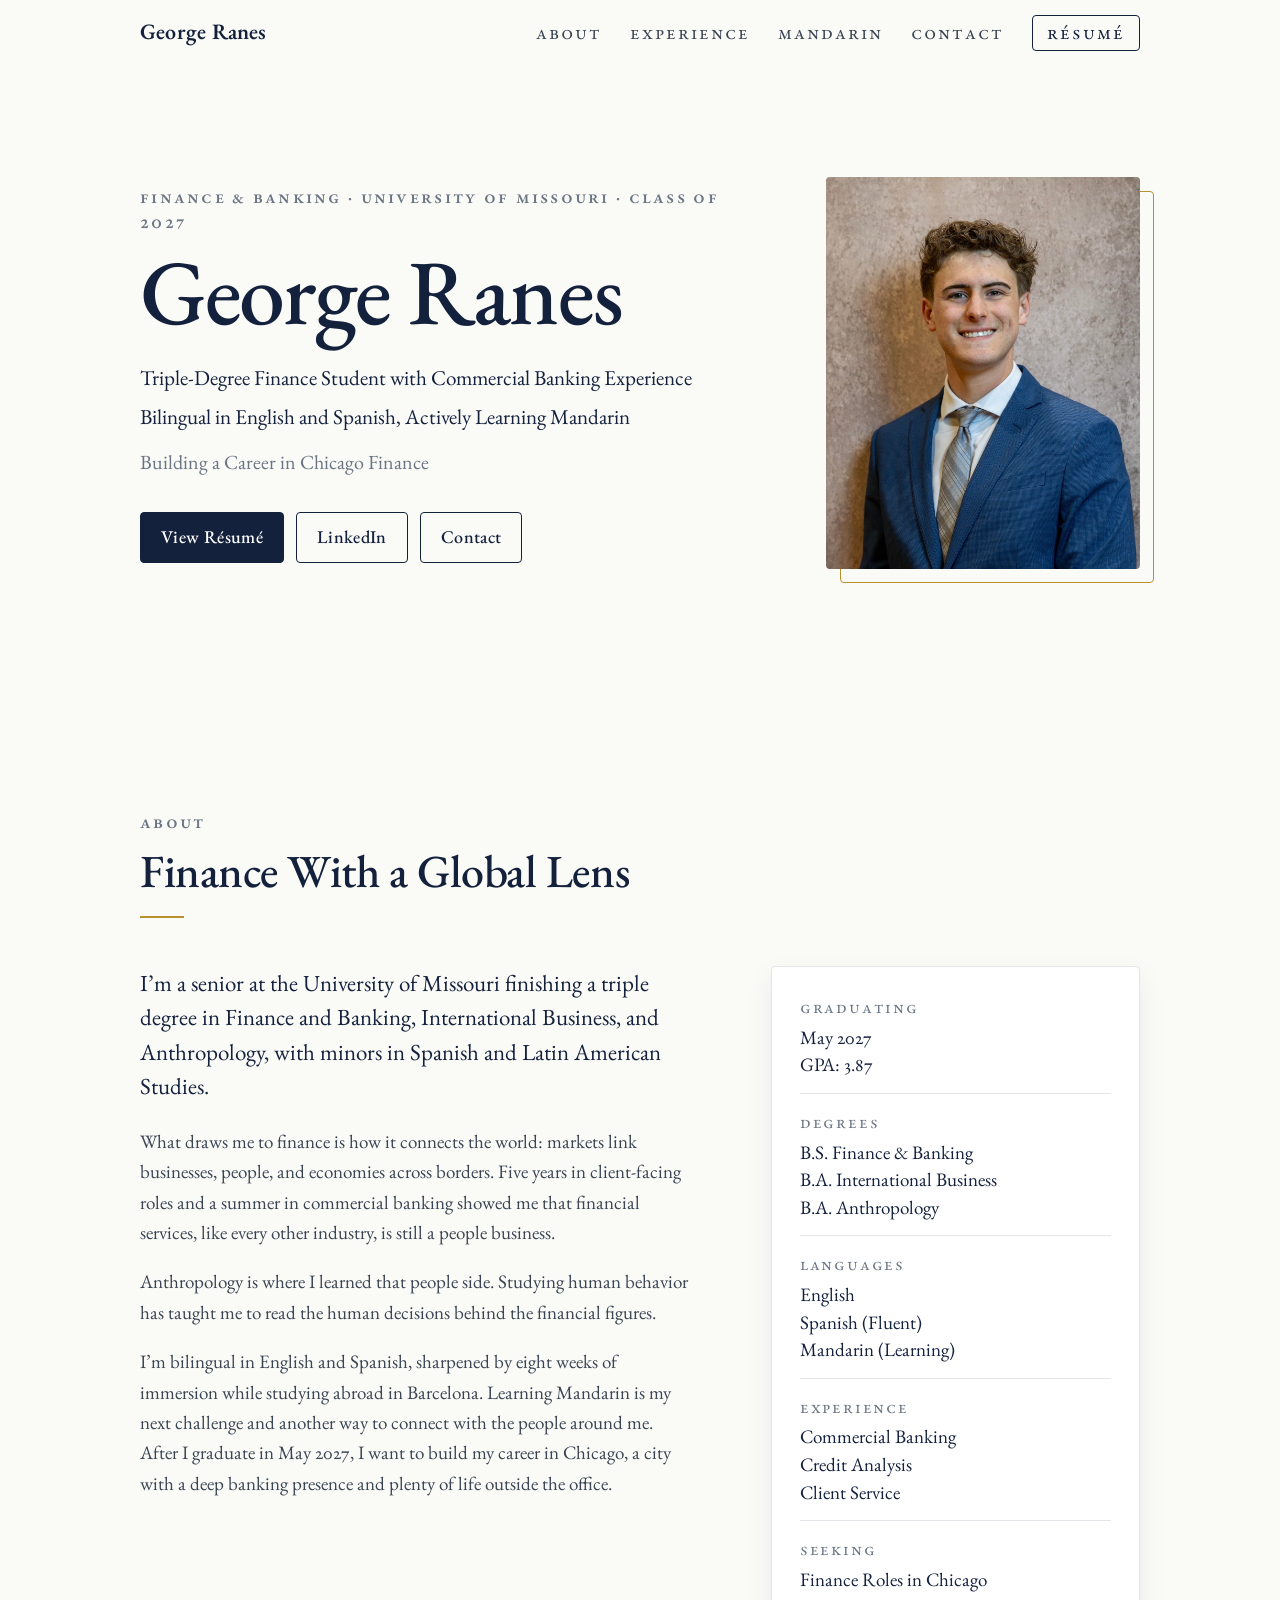
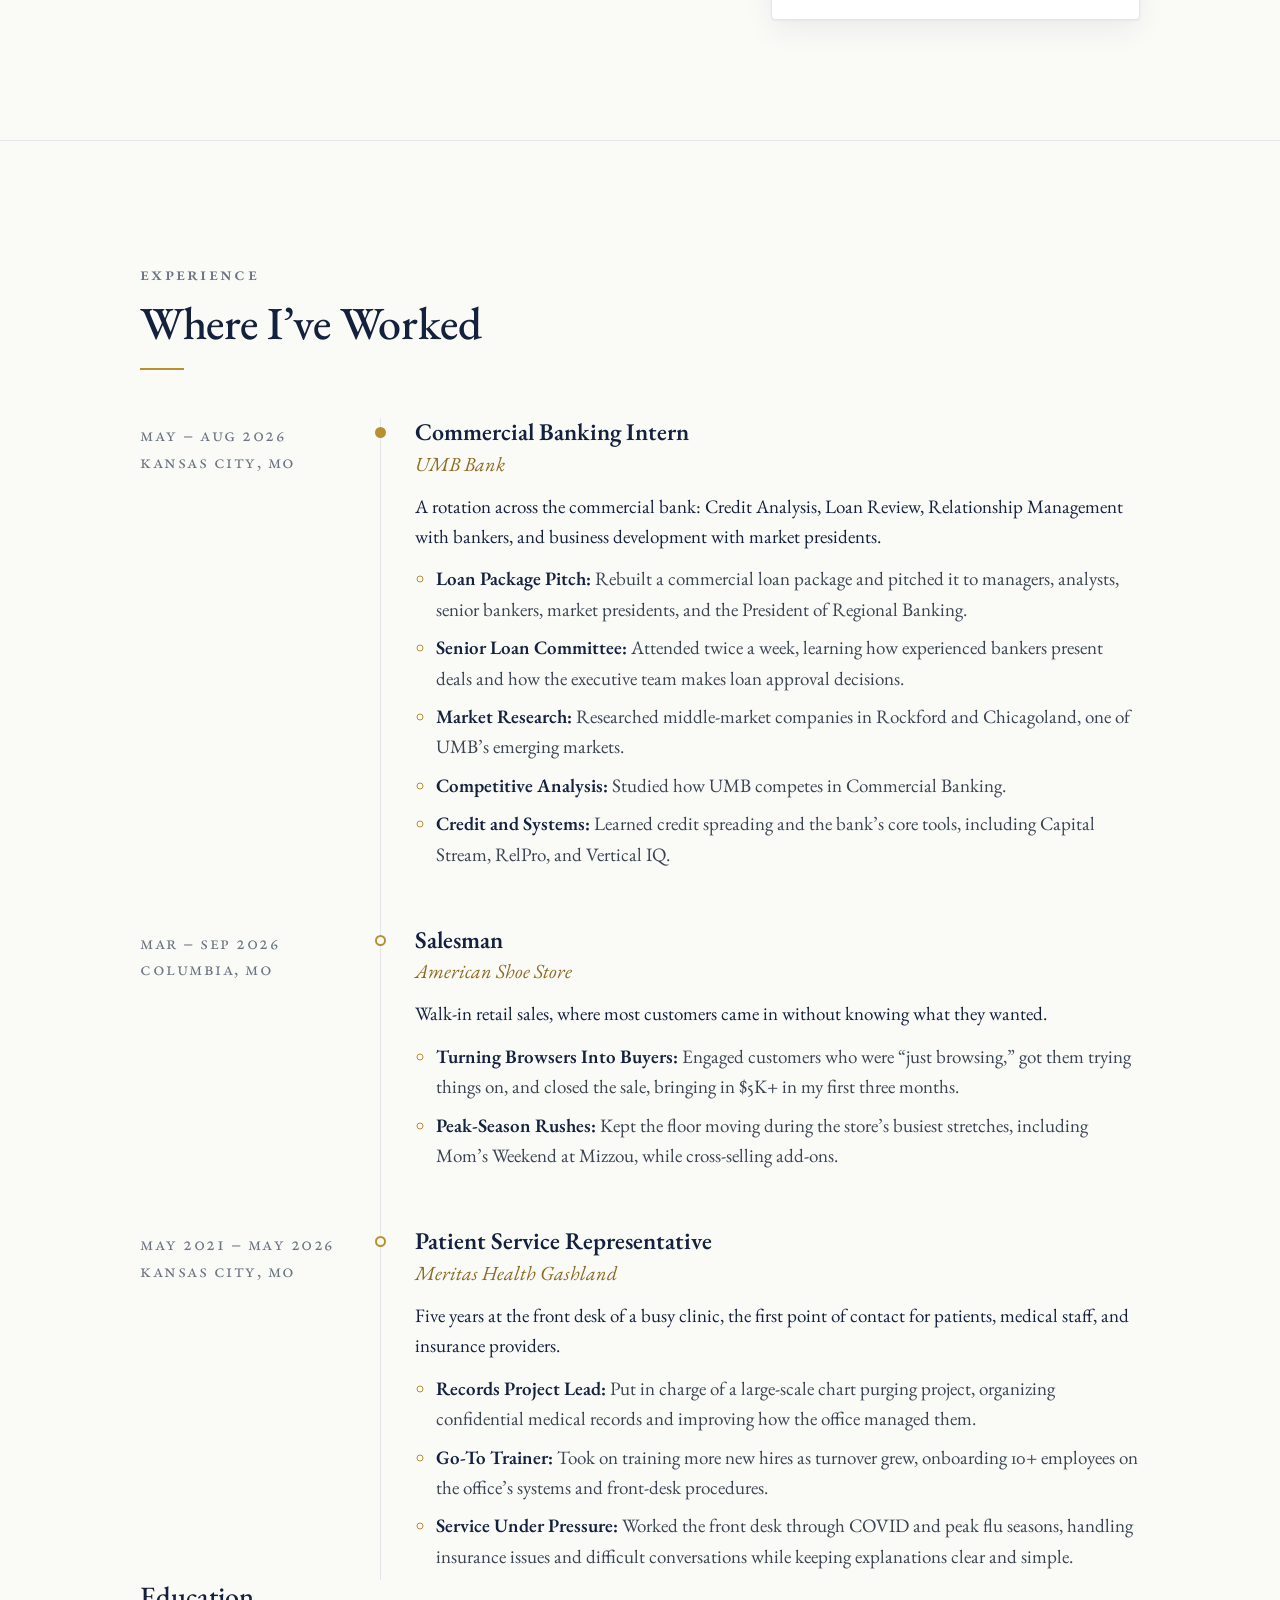
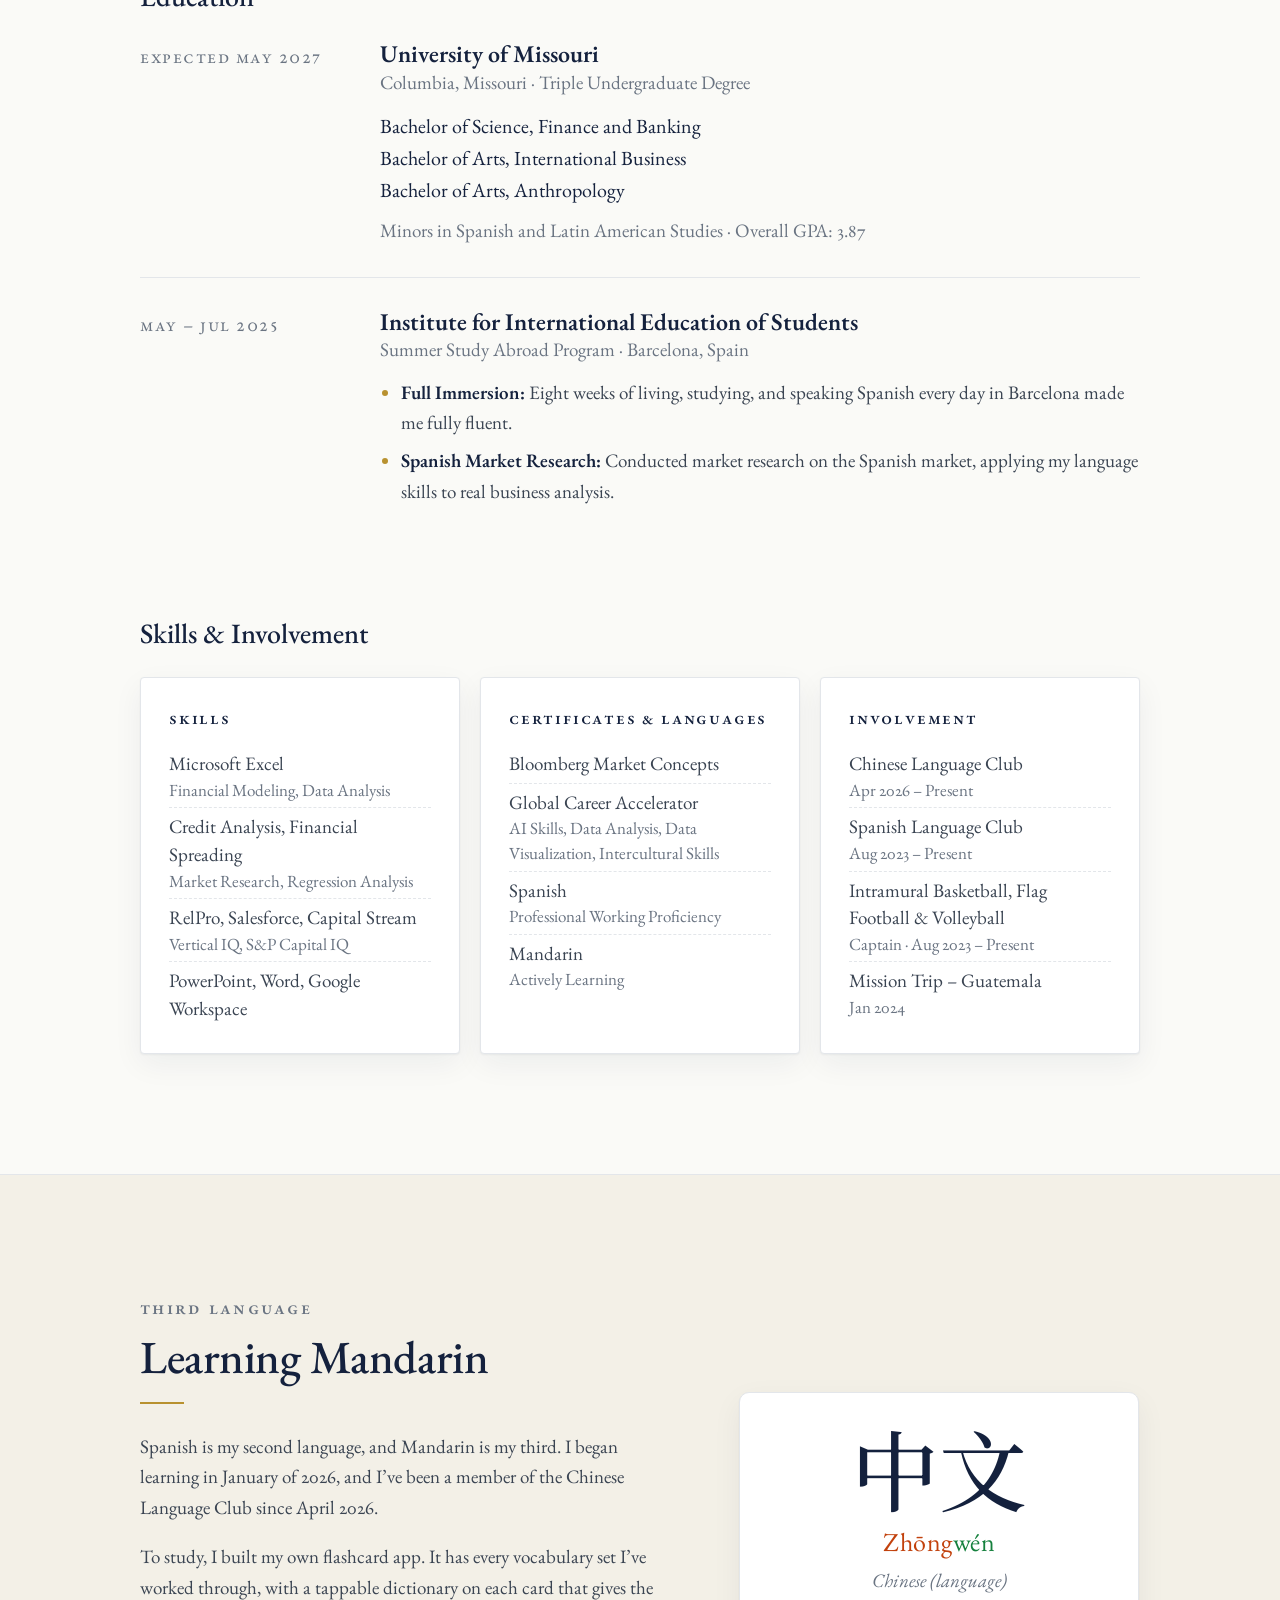
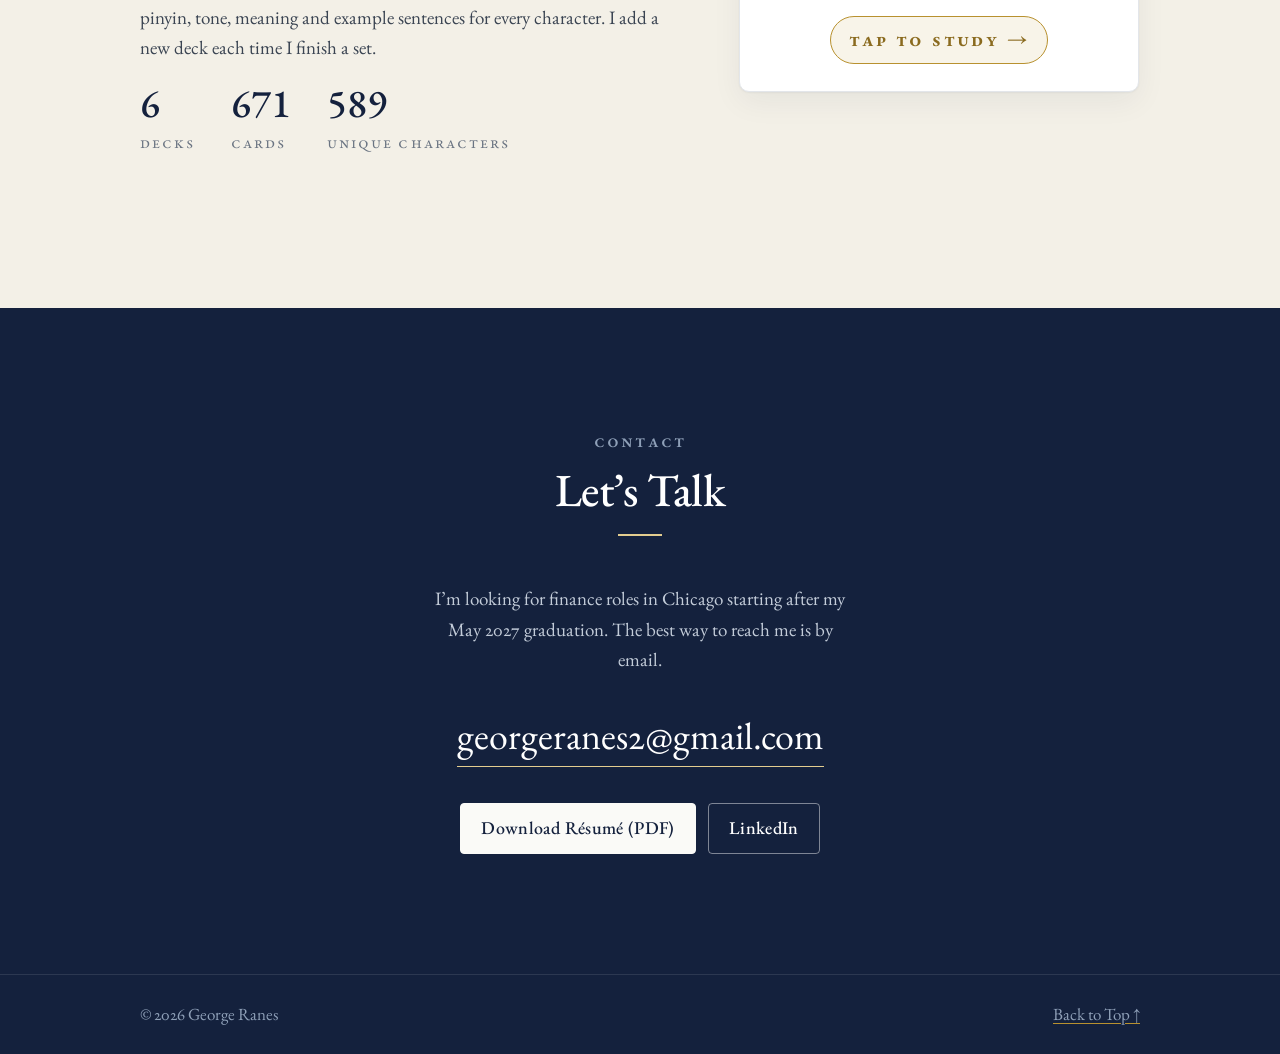
==== commit cb5f770d: "Mandarin: first context notes (30 words), 7 new cards, 3 cards revised; category counts computed fro" ====
--- a/index.html
+++ b/index.html
@@ -228,8 +228,8 @@
           <p>To study, I built my own flashcard app. It has every vocabulary set I’ve worked through, with a tappable dictionary on each card that gives the pinyin, tone, meaning and example sentences for every character. I add a new deck each time I finish a set.</p>
           <div class="stats" aria-label="Flashcard app totals">
             <div><b id="m-sets">6</b><span>Decks</span></div>
-            <div><b id="m-cards">664</b><span>Cards</span></div>
-            <div><b id="m-chars">587</b><span>Unique Characters</span></div>
+            <div><b id="m-cards">671</b><span>Cards</span></div>
+            <div><b id="m-chars">589</b><span>Unique Characters</span></div>
           </div>
         </div>
       </div>
@@ -281,7 +281,7 @@
   <div class="rv-pages" id="rv-pages"><p class="rv-status">Loading résumé…</p></div>
 </dialog>
 
-<script src="mandarin/data/sets.js?v=2" defer></script>
+<script src="mandarin/data/sets.js?v=3" defer></script>
 <script src="js/main.js?v=5" defer></script>
 </body>
 </html>
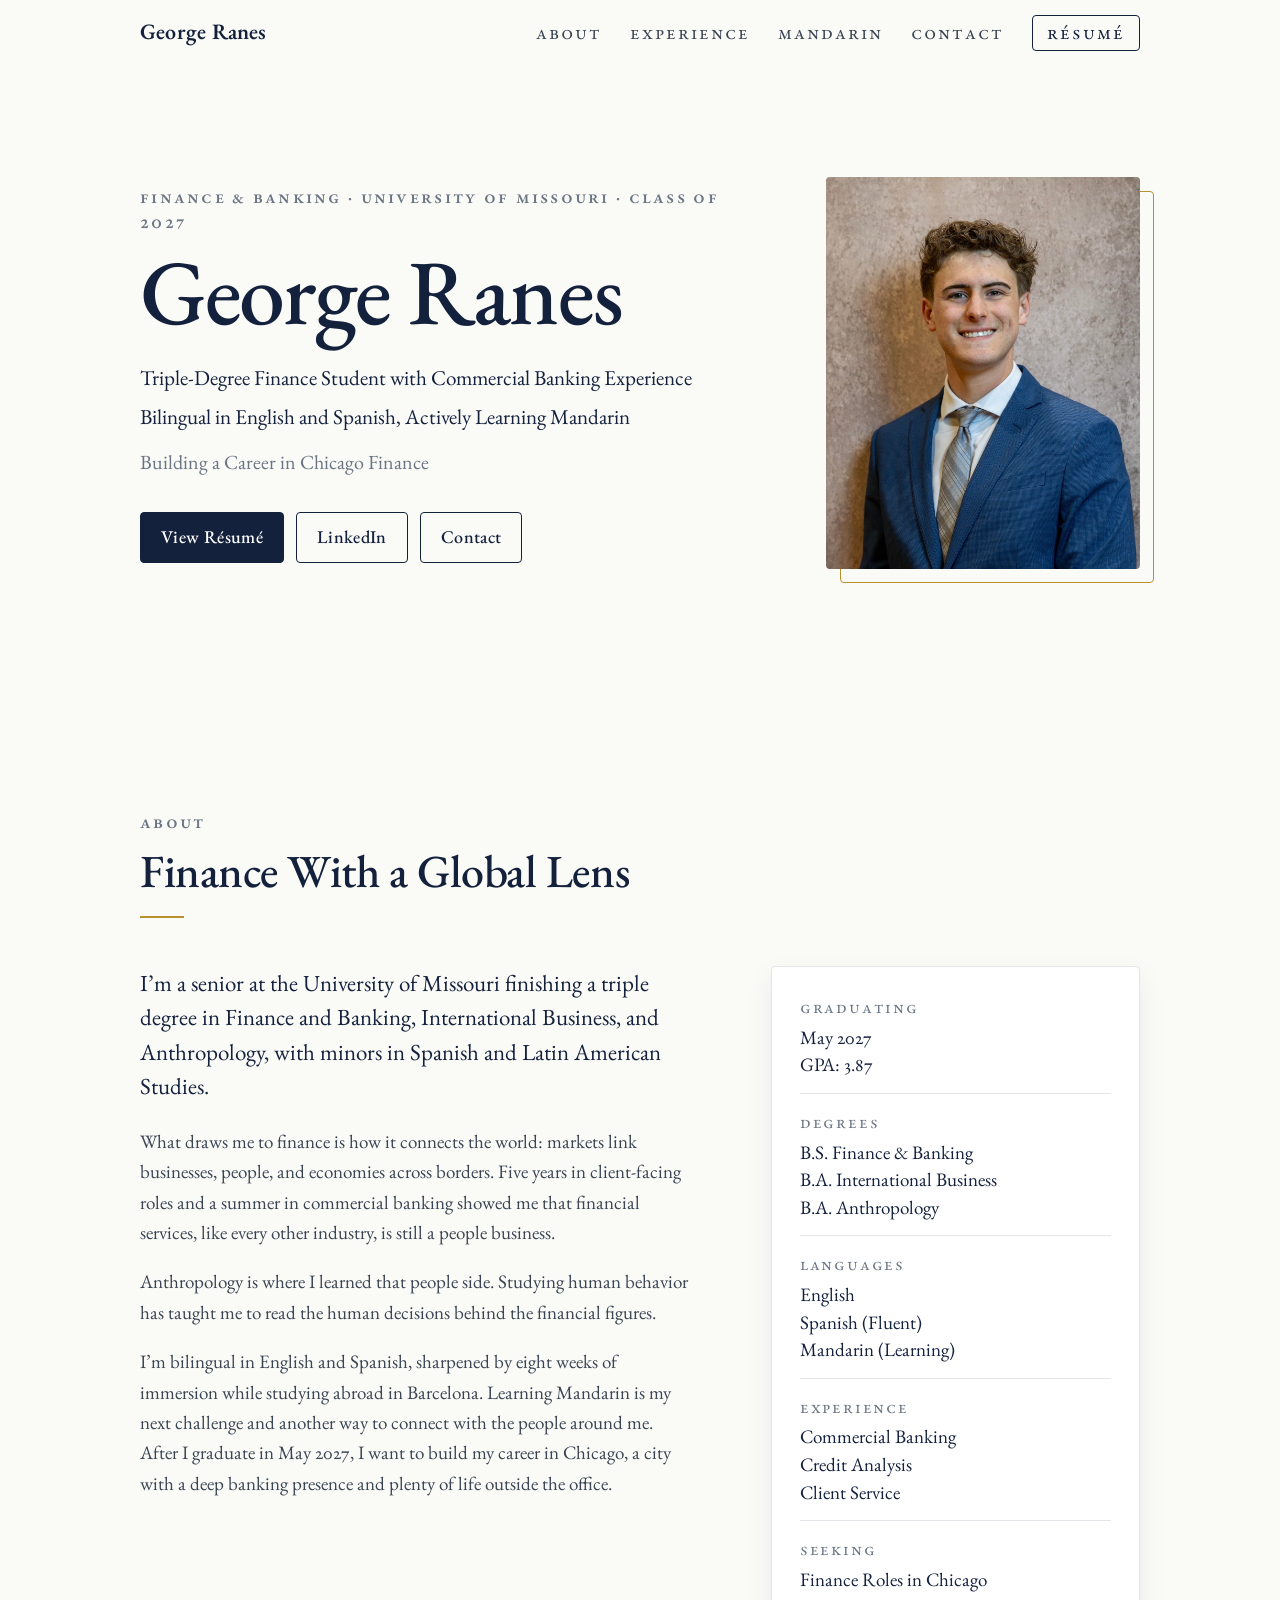
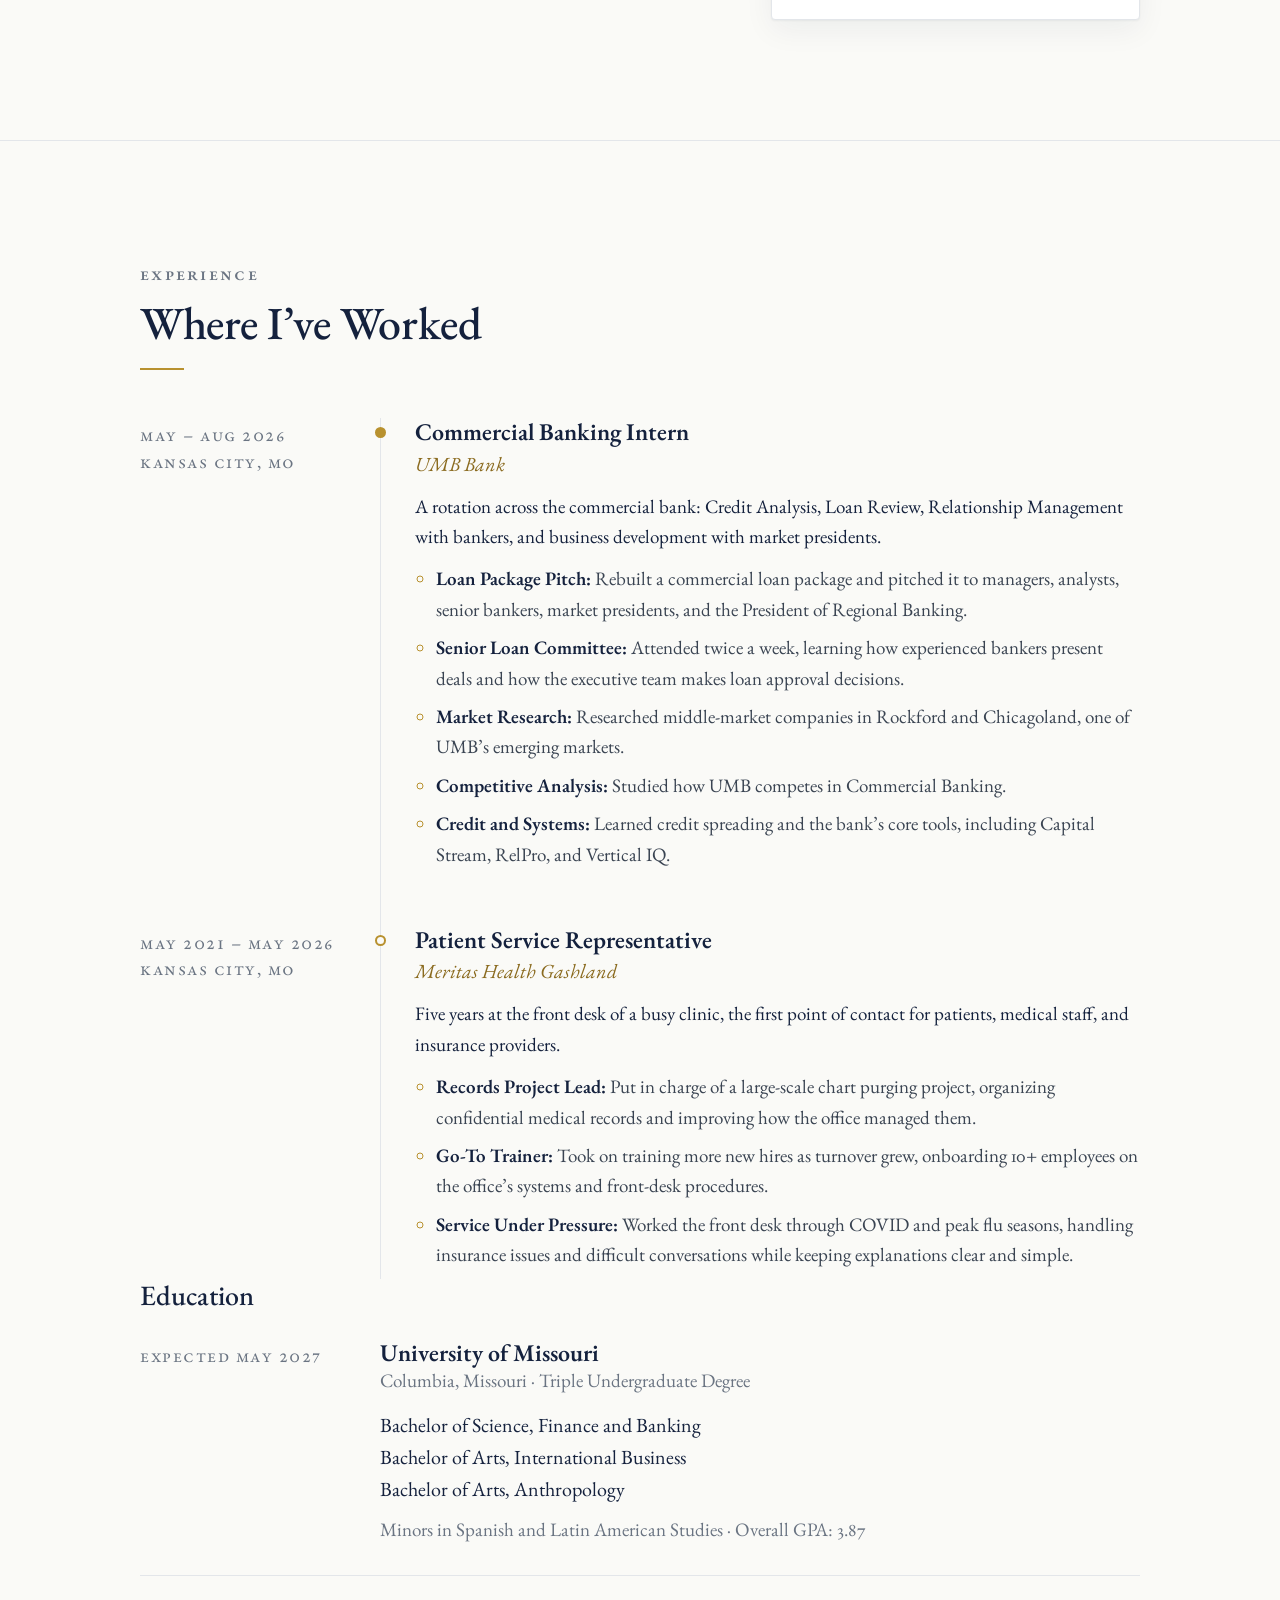
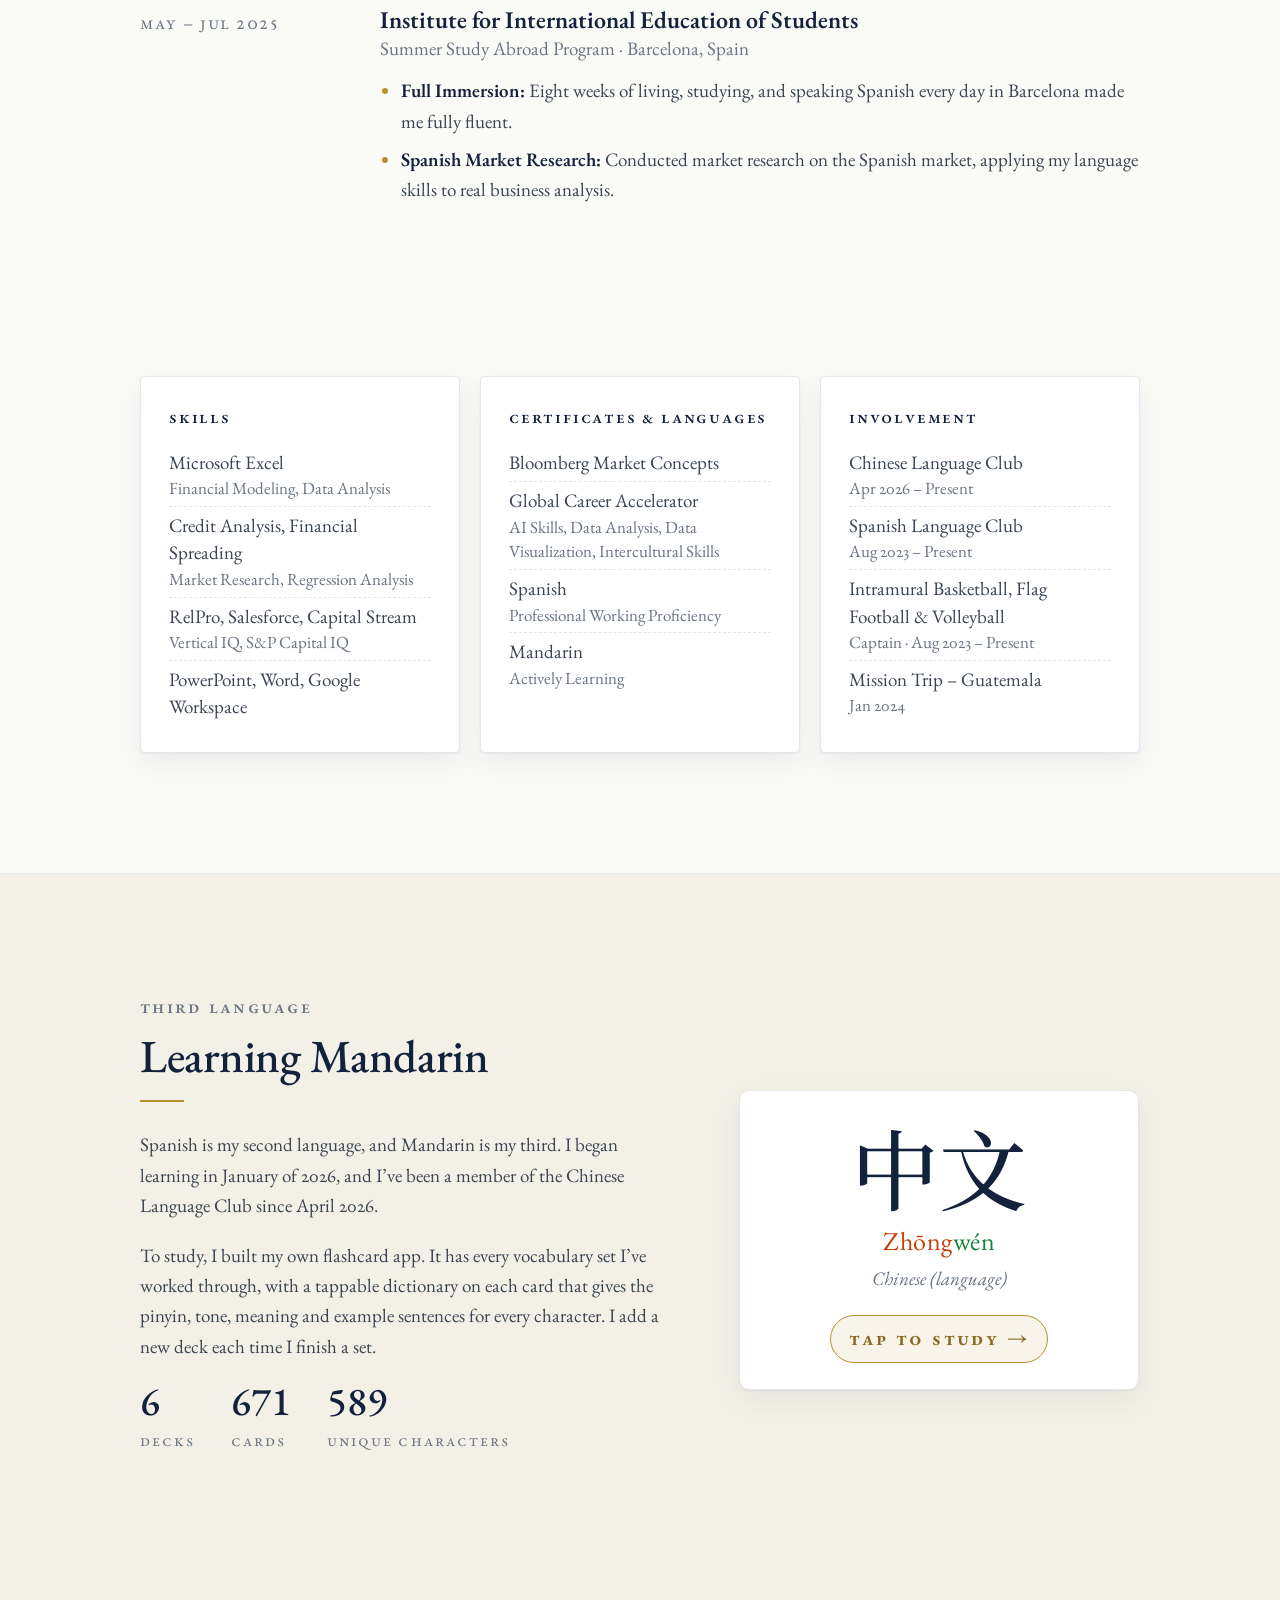
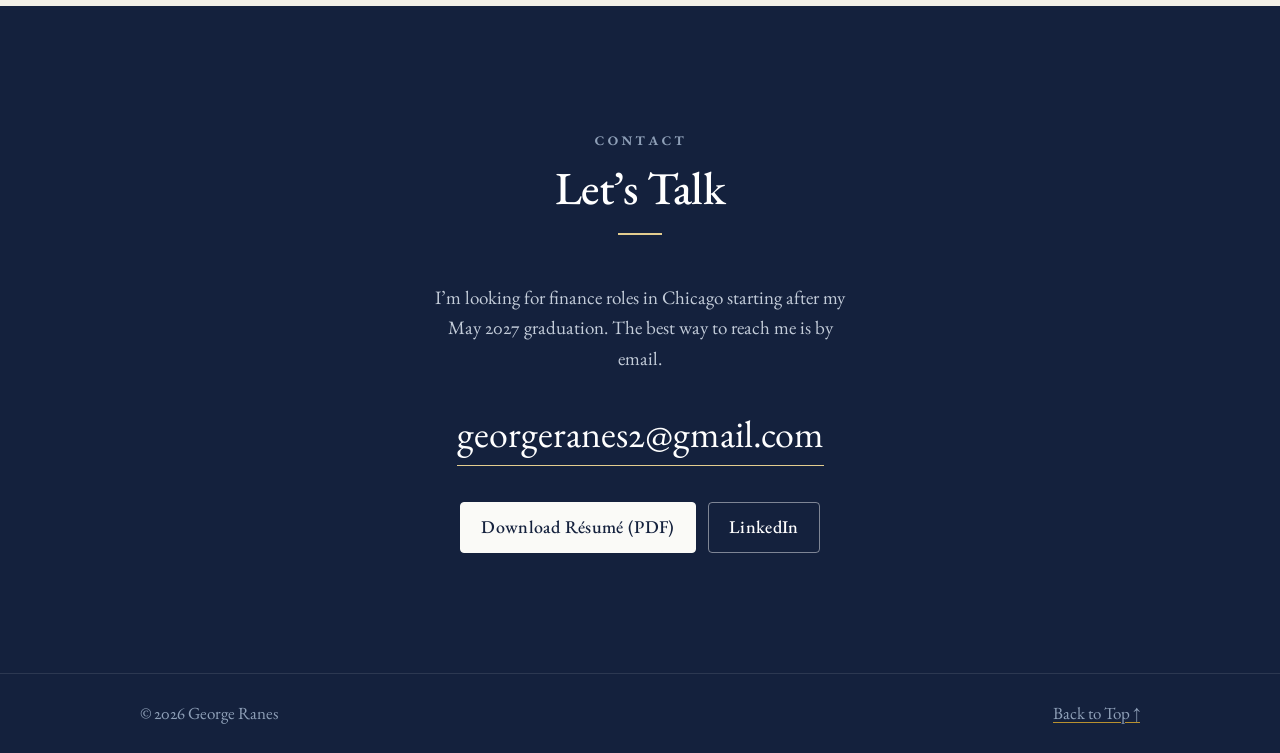
==== commit c7b13c3a: "Remove American Shoe Store from Experience Co-Authored-By: Claude Opus 5.5 <noreply@anthropic.com>" ====
--- a/index.html
+++ b/index.html
@@ -126,19 +126,6 @@
         </li>
 
         <li class="role reveal">
-          <p class="when"><span>Mar – Sep 2026</span><span>Columbia, MO</span></p>
-          <div>
-            <h3>Salesman</h3>
-            <p class="org">American Shoe Store</p>
-            <p class="summary">Walk-in retail sales, where most customers came in without knowing what they wanted.</p>
-            <ul>
-              <li><strong>Turning Browsers Into Buyers:</strong> Engaged customers who were “just browsing,” got them trying things on, and closed the sale, bringing in $5K+ in my first three months.</li>
-              <li><strong>Peak-Season Rushes:</strong> Kept the floor moving during the store’s busiest stretches, including Mom’s Weekend at Mizzou, while cross-selling add-ons.</li>
-            </ul>
-          </div>
-        </li>
-
-        <li class="role reveal">
           <p class="when"><span>May 2021 – May 2026</span><span>Kansas City, MO</span></p>
           <div>
             <h3>Patient Service Representative</h3>
